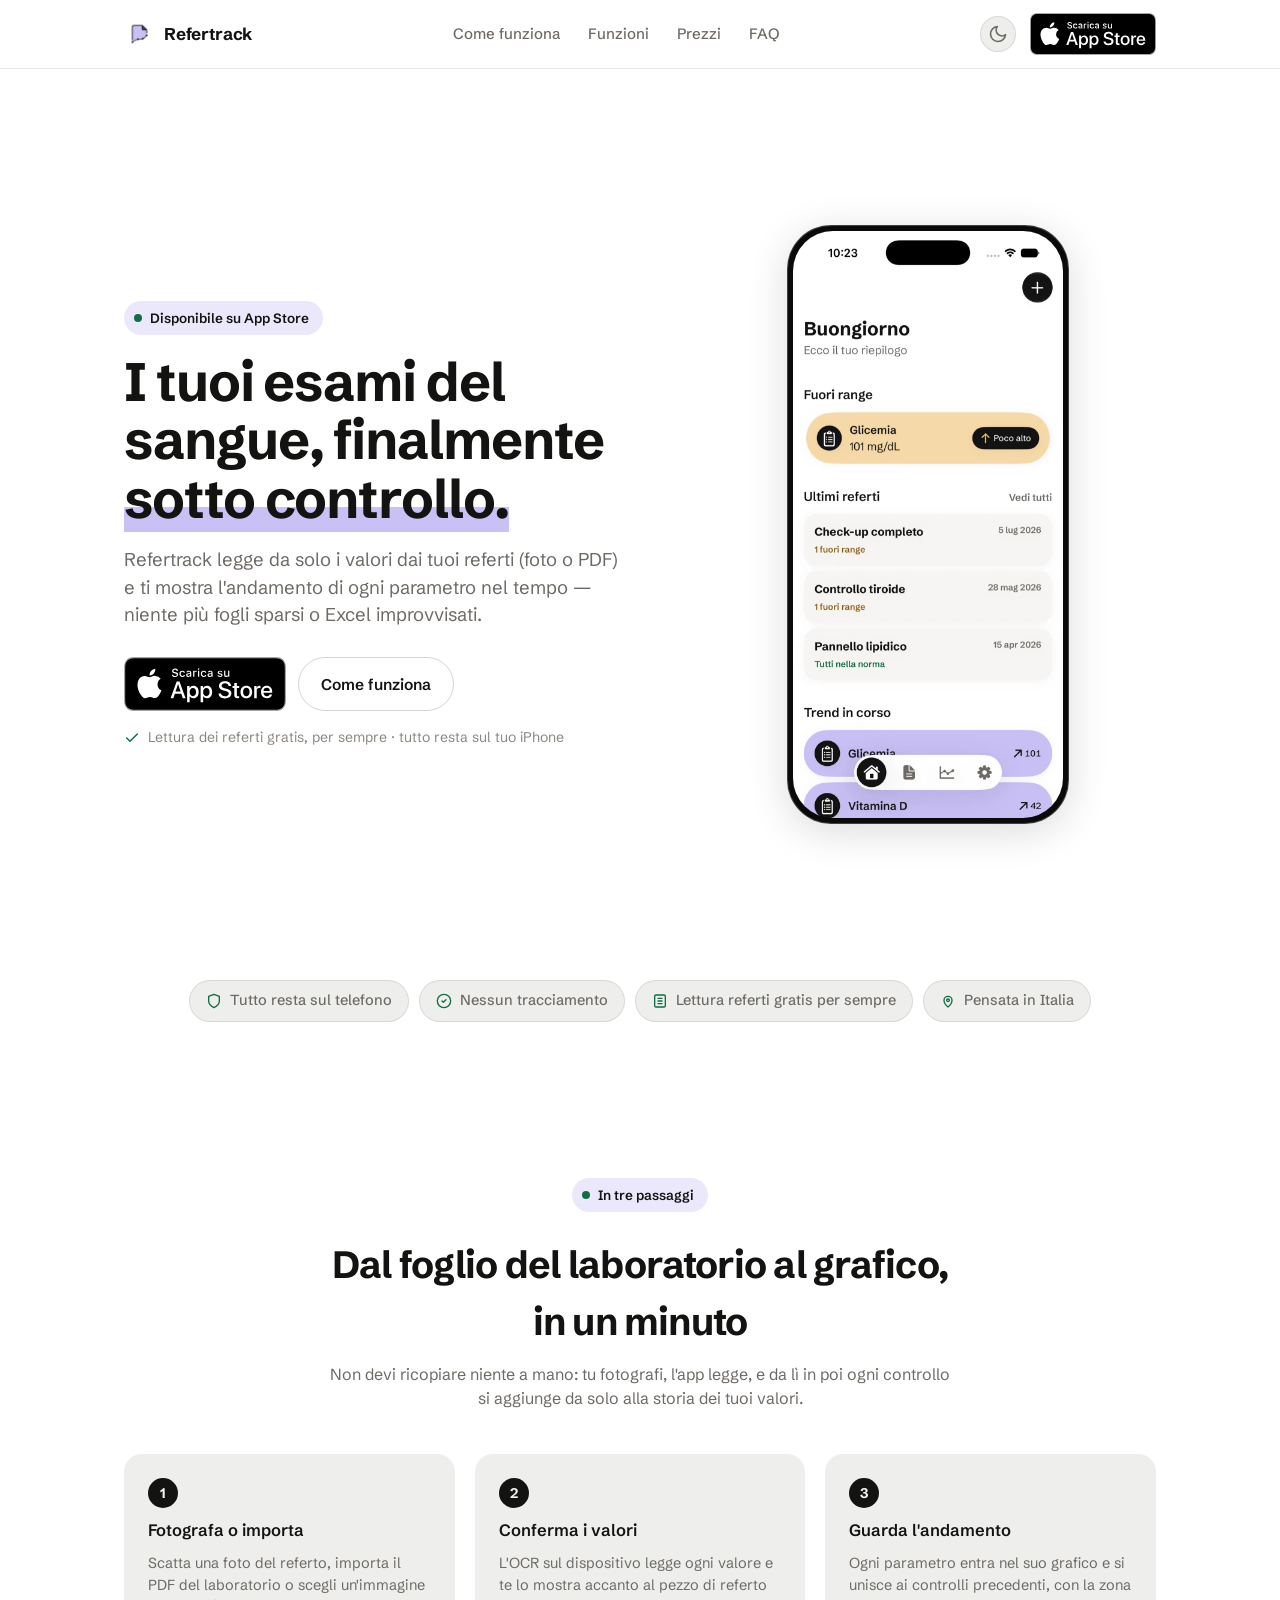
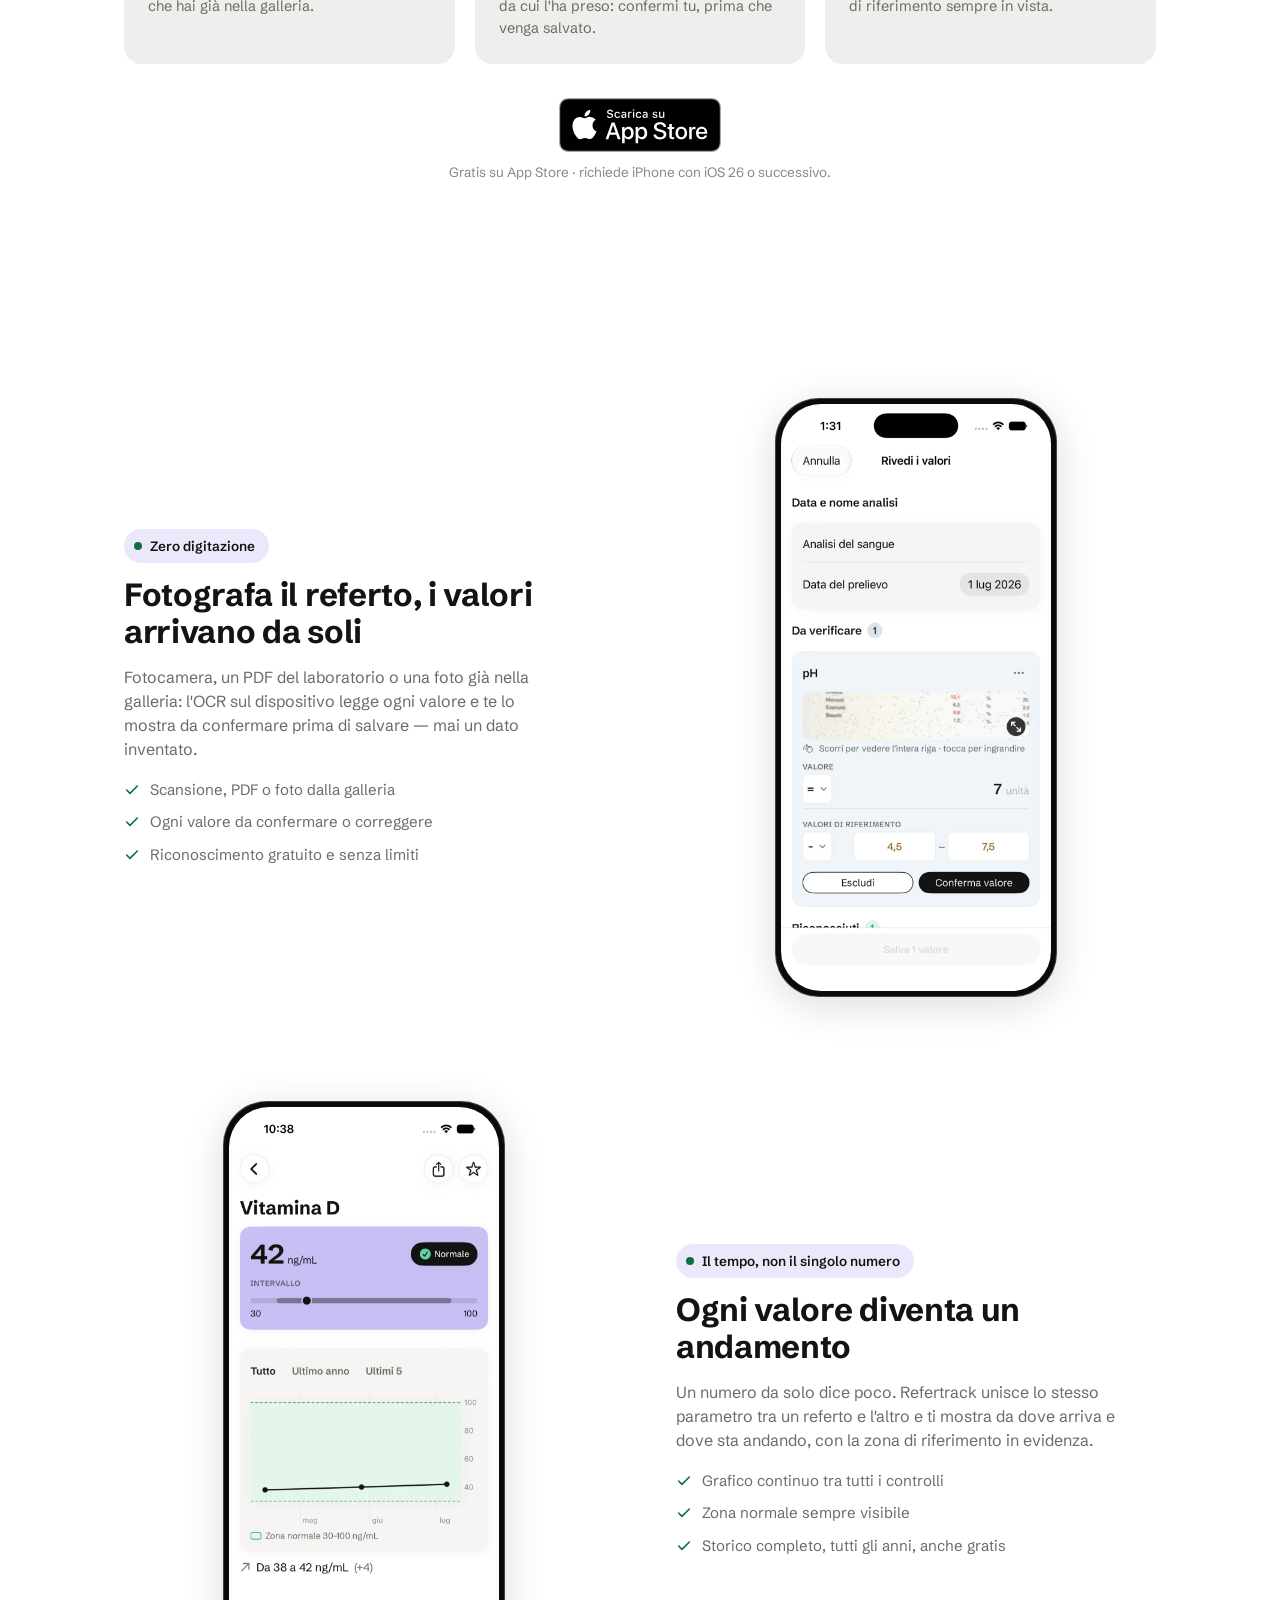
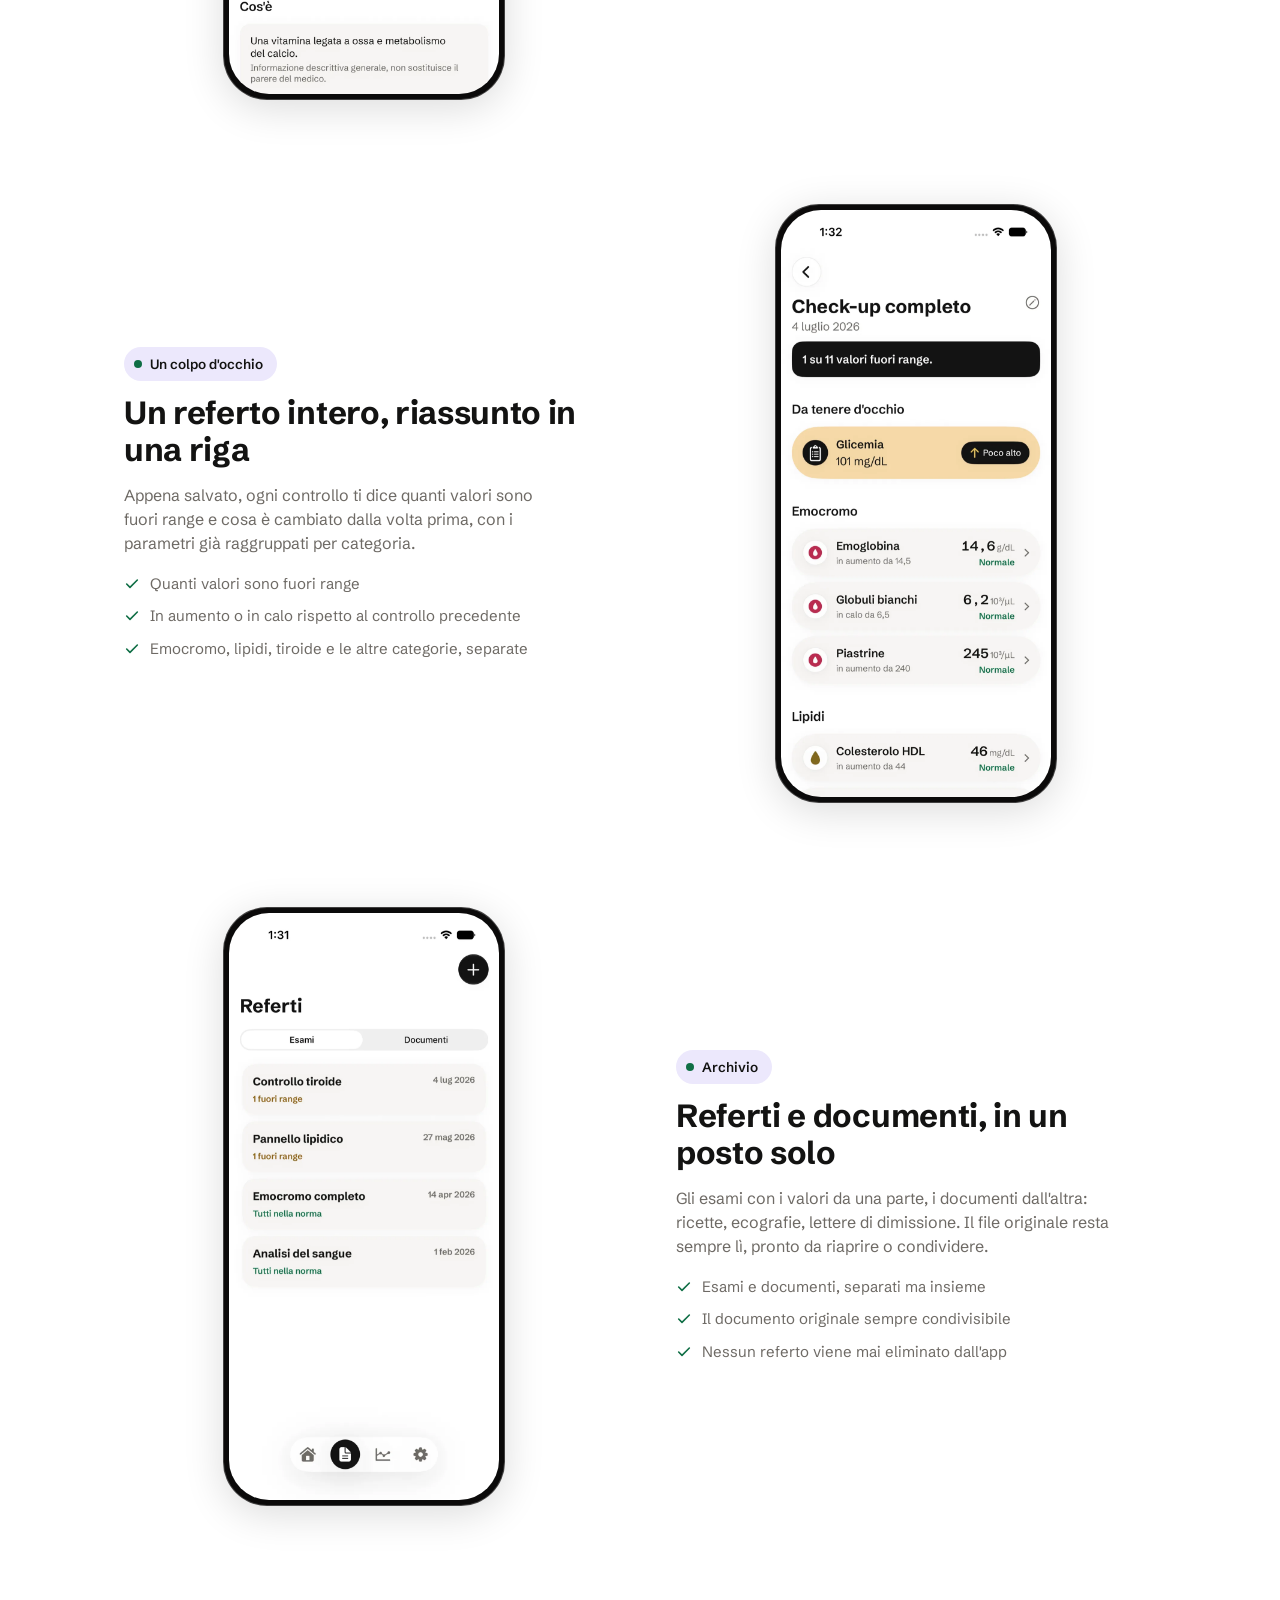
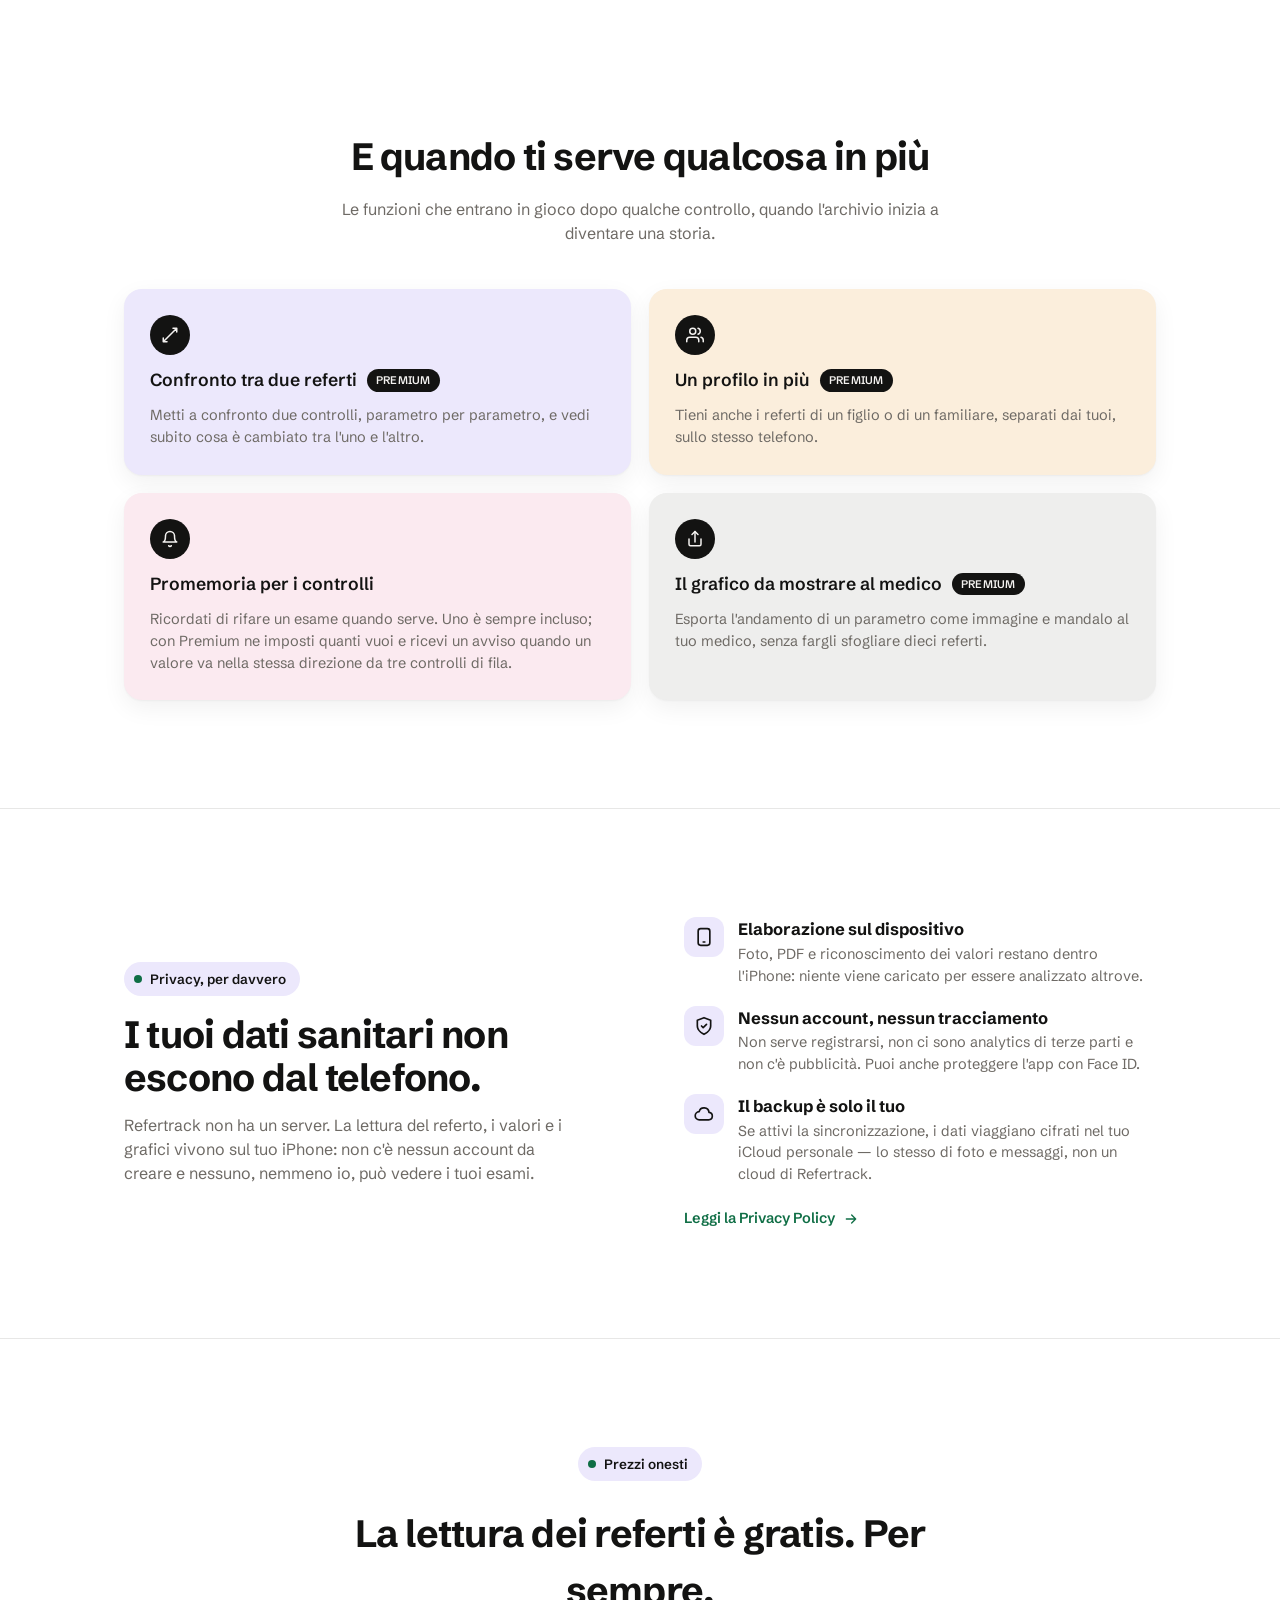
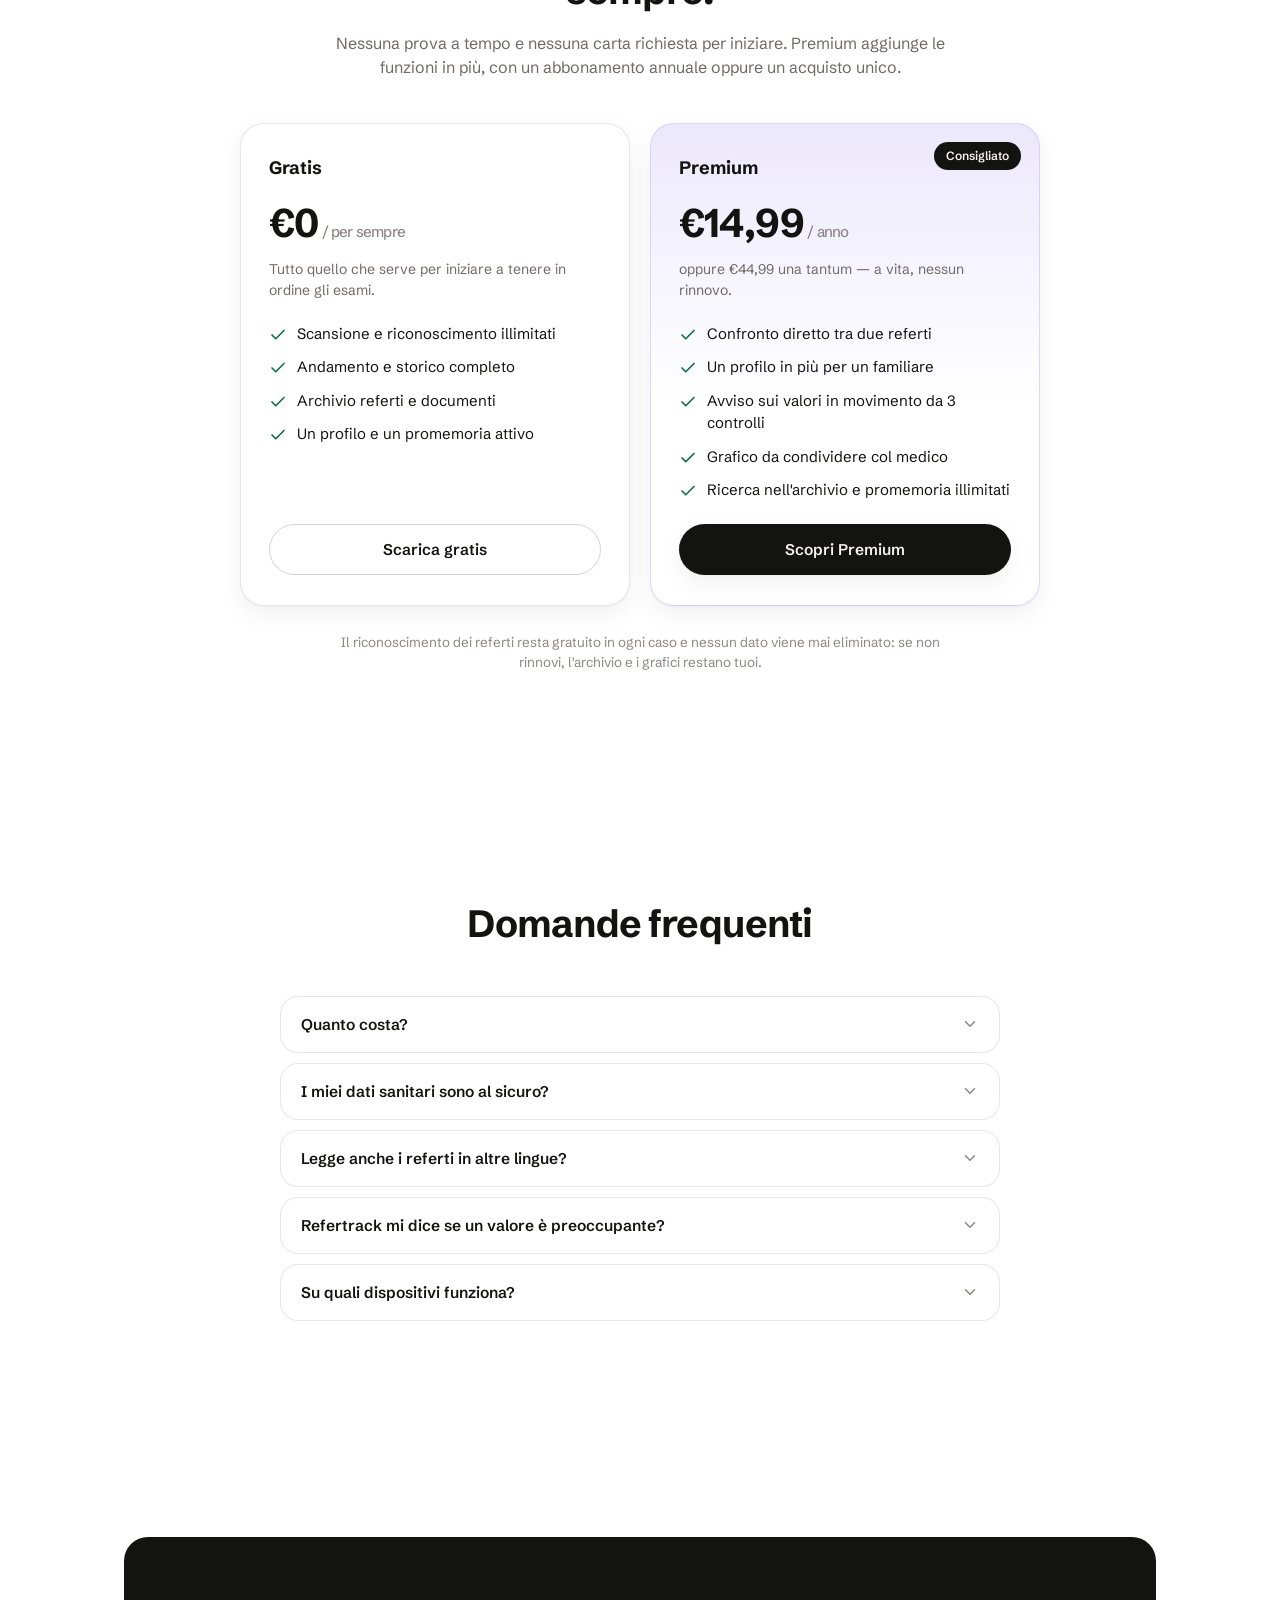
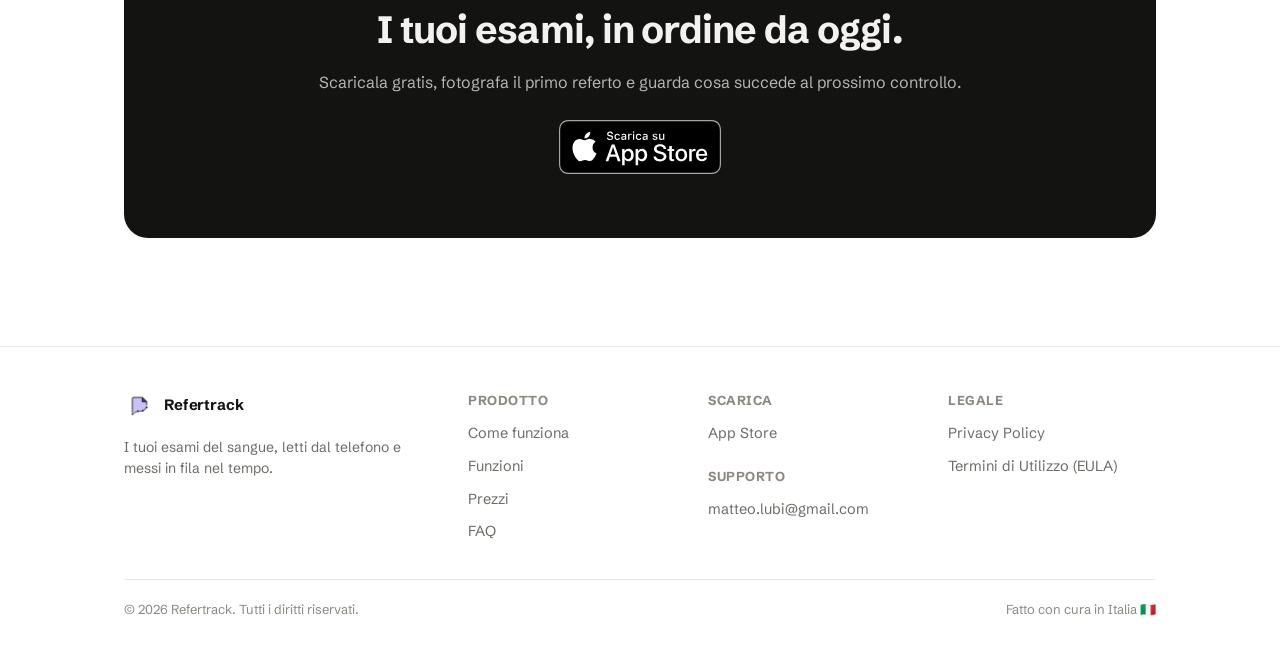
==== index.html @ 4eab76b8 "Sostituisce la pagina beta con il sito dell'app pubblicata Refertrack è su App Store (id6792460771)," ====
<!doctype html>
<html lang="it">
<head>
<meta charset="utf-8" />
<meta name="viewport" content="width=device-width, initial-scale=1" />
<title>Refertrack — I tuoi esami del sangue, sotto controllo</title>
<meta name="description" content="Refertrack legge i tuoi referti del sangue con l'OCR sul dispositivo e ti mostra l'andamento di ogni valore nel tempo. Su App Store per iPhone: la lettura dei referti è gratis, per sempre." />

<!-- Open Graph / social — URL assoluti: gli scraper (WhatsApp, iMessage, LinkedIn) non risolvono path relativi -->
<meta property="og:type" content="website" />
<meta property="og:url" content="https://matteolubinu.github.io/refertrack/" />
<meta property="og:site_name" content="Refertrack" />
<meta property="og:title" content="Refertrack — I tuoi esami del sangue, sotto controllo" />
<meta property="og:description" content="Fotografa il referto: i valori arrivano da soli e diventano un andamento nel tempo. Tutto resta sul tuo iPhone. Scaricala gratis su App Store." />
<meta property="og:image" content="https://matteolubinu.github.io/refertrack/assets/screens/01-dashboard.webp" />
<meta name="twitter:card" content="summary_large_image" />
<meta name="theme-color" content="#FFFFFF" media="(prefers-color-scheme: light)" />
<meta name="theme-color" content="#121110" media="(prefers-color-scheme: dark)" />

<link rel="icon" href="assets/icon.png" type="image/png" />
<link rel="apple-touch-icon" href="assets/icon.png" />
<link rel="preconnect" href="https://fonts.googleapis.com" />
<link rel="preconnect" href="https://fonts.gstatic.com" crossorigin />
<link href="https://fonts.googleapis.com/css2?family=Schibsted+Grotesk:wght@400;500;600;700&display=swap" rel="stylesheet" />
<link rel="stylesheet" href="styles.css" />
<script>
  (function () {
    try {
      var t = localStorage.getItem('refertrack-theme');
      if (t !== 'light' && t !== 'dark') {
        t = matchMedia('(prefers-color-scheme: dark)').matches ? 'dark' : 'light';
      }
      document.documentElement.setAttribute('data-theme', t);
    } catch (e) {}
  })();
</script>
</head>
<body>

<header class="nav" id="nav">
  <div class="container nav-inner">
    <a class="brand" href="#top" aria-label="Refertrack">
      <img class="logo" src="assets/icon.png" alt="" /> Refertrack
    </a>
    <nav class="nav-links" aria-label="Navigazione principale">
      <a href="#come-funziona">Come funziona</a>
      <a href="#funzioni">Funzioni</a>
      <a href="#prezzi">Prezzi</a>
      <a href="#faq">FAQ</a>
    </nav>
    <div class="nav-cta">
      <button class="theme-toggle" id="themeToggle" type="button" aria-label="Alterna anteprima chiara/scura">
        <svg class="ico-moon" width="20" height="20" viewBox="0 0 24 24" fill="none" stroke="currentColor" stroke-width="2" stroke-linecap="round" stroke-linejoin="round"><path d="M21 12.8A9 9 0 1 1 11.2 3 7 7 0 0 0 21 12.8z"/></svg>
        <svg class="ico-sun" width="20" height="20" viewBox="0 0 24 24" fill="none" stroke="currentColor" stroke-width="2" stroke-linecap="round" stroke-linejoin="round"><circle cx="12" cy="12" r="4"/><path d="M12 2v2M12 20v2M4.9 4.9l1.4 1.4M17.7 17.7l1.4 1.4M2 12h2M20 12h2M4.9 19.1l1.4-1.4M17.7 6.3l1.4-1.4"/></svg>
      </button>
      <a class="appstore" href="https://apps.apple.com/it/app/refertrack-referti-ed-esami/id6792460771" aria-label="Scaricalo su App Store">
        <img src="assets/appstore-it.svg" alt="" width="162" height="54" />
      </a>
    </div>
    <button class="nav-toggle" id="navToggle" aria-label="Apri menu" aria-expanded="false">
      <svg width="24" height="24" viewBox="0 0 24 24" fill="none" stroke="currentColor" stroke-width="2" stroke-linecap="round"><path d="M4 7h16M4 12h16M4 17h16"/></svg>
    </button>
  </div>
</header>

<span id="top"></span>

<!-- ============================================================== HERO -->
<section class="hero section">
  <div class="container hero-grid">
    <div class="hero-copy reveal">
      <span class="eyebrow"><span class="dot"></span> Disponibile su App Store</span>
      <h1>I tuoi esami del sangue, finalmente <span class="accent">sotto controllo.</span></h1>
      <p class="lead">Refertrack legge da solo i valori dai tuoi referti (foto o PDF) e ti mostra l'andamento di ogni parametro nel tempo — niente più fogli sparsi o Excel improvvisati.</p>
      <div class="hero-actions">
        <a class="appstore" href="https://apps.apple.com/it/app/refertrack-referti-ed-esami/id6792460771" aria-label="Scaricalo su App Store">
          <img src="assets/appstore-it.svg" alt="" width="162" height="54" />
        </a>
        <a class="btn btn-ghost" href="#come-funziona">Come funziona</a>
      </div>
      <p class="hero-reassure">
        <svg width="16" height="16" viewBox="0 0 24 24" fill="none" stroke="currentColor" stroke-width="2.2" stroke-linecap="round" stroke-linejoin="round"><path d="M20 6 9 17l-5-5"/></svg>
        Lettura dei referti gratis, per sempre · tutto resta sul tuo iPhone
      </p>
    </div>
    <div class="hero-media reveal">
      <div class="device">
        <img src="assets/screens/01-dashboard.webp" alt="La schermata iniziale di Refertrack, con il valore fuori range e gli ultimi referti" width="900" height="1956" />
      </div>
    </div>
  </div>
</section>

<!-- ============================================================= TRUST -->
<section class="trust section-tight">
  <div class="container trust-tags reveal">
    <span class="tag"><svg width="16" height="16" viewBox="0 0 24 24" fill="none" stroke="currentColor" stroke-width="2" stroke-linecap="round" stroke-linejoin="round"><path d="M12 22s8-4 8-10V5l-8-3-8 3v7c0 6 8 10 8 10z"/></svg> Tutto resta sul telefono</span>
    <span class="tag"><svg width="16" height="16" viewBox="0 0 24 24" fill="none" stroke="currentColor" stroke-width="2" stroke-linecap="round" stroke-linejoin="round"><circle cx="12" cy="12" r="10"/><path d="m9 12 2 2 4-4"/></svg> Nessun tracciamento</span>
    <span class="tag"><svg width="16" height="16" viewBox="0 0 24 24" fill="none" stroke="currentColor" stroke-width="2" stroke-linecap="round" stroke-linejoin="round"><path d="M9 12h6M9 16h6M9 8h6"/><rect x="4" y="3" width="16" height="18" rx="2"/></svg> Lettura referti gratis per sempre</span>
    <span class="tag"><svg width="16" height="16" viewBox="0 0 24 24" fill="none" stroke="currentColor" stroke-width="2" stroke-linecap="round" stroke-linejoin="round"><path d="M12 21s-6-4.35-6-10a6 6 0 0 1 12 0c0 5.65-6 10-6 10z"/><circle cx="12" cy="11" r="2"/></svg> Pensata in Italia</span>
  </div>
</section>

<!-- ===================================================== COME FUNZIONA -->
<section class="section" id="come-funziona">
  <div class="container">
    <div class="section-head reveal">
      <span class="eyebrow"><span class="dot"></span> In tre passaggi</span>
      <h2>Dal foglio del laboratorio al grafico, in un minuto</h2>
      <p>Non devi ricopiare niente a mano: tu fotografi, l'app legge, e da lì in poi ogni controllo si aggiunge da solo alla storia dei tuoi valori.</p>
    </div>
    <div class="steps reveal">
      <div class="step">
        <span class="num">1</span>
        <h3>Fotografa o importa</h3>
        <p>Scatta una foto del referto, importa il PDF del laboratorio o scegli un'immagine che hai già nella galleria.</p>
      </div>
      <div class="step">
        <span class="num">2</span>
        <h3>Conferma i valori</h3>
        <p>L'OCR sul dispositivo legge ogni valore e te lo mostra accanto al pezzo di referto da cui l'ha preso: confermi tu, prima che venga salvato.</p>
      </div>
      <div class="step">
        <span class="num">3</span>
        <h3>Guarda l'andamento</h3>
        <p>Ogni parametro entra nel suo grafico e si unisce ai controlli precedenti, con la zona di riferimento sempre in vista.</p>
      </div>
    </div>
    <div class="steps-cta reveal">
      <a class="appstore" href="https://apps.apple.com/it/app/refertrack-referti-ed-esami/id6792460771" aria-label="Scaricalo su App Store">
        <img src="assets/appstore-it.svg" alt="" width="162" height="54" />
      </a>
      <p class="steps-note">Gratis su App Store · richiede iPhone con iOS 26 o successivo.</p>
    </div>
  </div>
</section>

<!-- ========================================================== FUNZIONI -->
<section class="section" id="funzioni">
  <div class="container">

    <div class="feat-row reveal">
      <div class="feat-copy">
        <span class="eyebrow"><span class="dot"></span> Zero digitazione</span>
        <h3>Fotografa il referto, i valori arrivano da soli</h3>
        <p>Fotocamera, un PDF del laboratorio o una foto già nella galleria: l'OCR sul dispositivo legge ogni valore e te lo mostra da confermare prima di salvare — mai un dato inventato.</p>
        <ul>
          <li><svg width="16" height="16" viewBox="0 0 24 24" fill="none" stroke="currentColor" stroke-width="2.4" stroke-linecap="round" stroke-linejoin="round"><path d="M20 6 9 17l-5-5"/></svg> Scansione, PDF o foto dalla galleria</li>
          <li><svg width="16" height="16" viewBox="0 0 24 24" fill="none" stroke="currentColor" stroke-width="2.4" stroke-linecap="round" stroke-linejoin="round"><path d="M20 6 9 17l-5-5"/></svg> Ogni valore da confermare o correggere</li>
          <li><svg width="16" height="16" viewBox="0 0 24 24" fill="none" stroke="currentColor" stroke-width="2.4" stroke-linecap="round" stroke-linejoin="round"><path d="M20 6 9 17l-5-5"/></svg> Riconoscimento gratuito e senza limiti</li>
        </ul>
      </div>
      <div class="device">
        <img src="assets/screens/02-revisione.webp" alt="La revisione di un referto in Refertrack: il valore letto dall'OCR accanto al ritaglio della foto" width="900" height="1956" loading="lazy" />
      </div>
    </div>

    <div class="feat-row rev reveal">
      <div class="feat-copy">
        <span class="eyebrow"><span class="dot"></span> Il tempo, non il singolo numero</span>
        <h3>Ogni valore diventa un andamento</h3>
        <p>Un numero da solo dice poco. Refertrack unisce lo stesso parametro tra un referto e l'altro e ti mostra da dove arriva e dove sta andando, con la zona di riferimento in evidenza.</p>
        <ul>
          <li><svg width="16" height="16" viewBox="0 0 24 24" fill="none" stroke="currentColor" stroke-width="2.4" stroke-linecap="round" stroke-linejoin="round"><path d="M20 6 9 17l-5-5"/></svg> Grafico continuo tra tutti i controlli</li>
          <li><svg width="16" height="16" viewBox="0 0 24 24" fill="none" stroke="currentColor" stroke-width="2.4" stroke-linecap="round" stroke-linejoin="round"><path d="M20 6 9 17l-5-5"/></svg> Zona normale sempre visibile</li>
          <li><svg width="16" height="16" viewBox="0 0 24 24" fill="none" stroke="currentColor" stroke-width="2.4" stroke-linecap="round" stroke-linejoin="round"><path d="M20 6 9 17l-5-5"/></svg> Storico completo, tutti gli anni, anche gratis</li>
        </ul>
      </div>
      <div class="device">
        <img src="assets/screens/03-parametro.webp" alt="Il dettaglio della Vitamina D in Refertrack, con il grafico dell'andamento e la zona normale" width="900" height="1956" loading="lazy" />
      </div>
    </div>

    <div class="feat-row reveal">
      <div class="feat-copy">
        <span class="eyebrow"><span class="dot"></span> Un colpo d'occhio</span>
        <h3>Un referto intero, riassunto in una riga</h3>
        <p>Appena salvato, ogni controllo ti dice quanti valori sono fuori range e cosa è cambiato dalla volta prima, con i parametri già raggruppati per categoria.</p>
        <ul>
          <li><svg width="16" height="16" viewBox="0 0 24 24" fill="none" stroke="currentColor" stroke-width="2.4" stroke-linecap="round" stroke-linejoin="round"><path d="M20 6 9 17l-5-5"/></svg> Quanti valori sono fuori range</li>
          <li><svg width="16" height="16" viewBox="0 0 24 24" fill="none" stroke="currentColor" stroke-width="2.4" stroke-linecap="round" stroke-linejoin="round"><path d="M20 6 9 17l-5-5"/></svg> In aumento o in calo rispetto al controllo precedente</li>
          <li><svg width="16" height="16" viewBox="0 0 24 24" fill="none" stroke="currentColor" stroke-width="2.4" stroke-linecap="round" stroke-linejoin="round"><path d="M20 6 9 17l-5-5"/></svg> Emocromo, lipidi, tiroide e le altre categorie, separate</li>
        </ul>
      </div>
      <div class="device">
        <img src="assets/screens/05-dettaglio.webp" alt="Il dettaglio di un check-up in Refertrack, con i valori raggruppati per categoria" width="900" height="1956" loading="lazy" />
      </div>
    </div>

    <div class="feat-row rev reveal">
      <div class="feat-copy">
        <span class="eyebrow"><span class="dot"></span> Archivio</span>
        <h3>Referti e documenti, in un posto solo</h3>
        <p>Gli esami con i valori da una parte, i documenti dall'altra: ricette, ecografie, lettere di dimissione. Il file originale resta sempre lì, pronto da riaprire o condividere.</p>
        <ul>
          <li><svg width="16" height="16" viewBox="0 0 24 24" fill="none" stroke="currentColor" stroke-width="2.4" stroke-linecap="round" stroke-linejoin="round"><path d="M20 6 9 17l-5-5"/></svg> Esami e documenti, separati ma insieme</li>
          <li><svg width="16" height="16" viewBox="0 0 24 24" fill="none" stroke="currentColor" stroke-width="2.4" stroke-linecap="round" stroke-linejoin="round"><path d="M20 6 9 17l-5-5"/></svg> Il documento originale sempre condivisibile</li>
          <li><svg width="16" height="16" viewBox="0 0 24 24" fill="none" stroke="currentColor" stroke-width="2.4" stroke-linecap="round" stroke-linejoin="round"><path d="M20 6 9 17l-5-5"/></svg> Nessun referto viene mai eliminato dall'app</li>
        </ul>
      </div>
      <div class="device">
        <img src="assets/screens/04-referti.webp" alt="L'elenco dei referti in Refertrack, con lo stato di ogni controllo" width="900" height="1956" loading="lazy" />
      </div>
    </div>

  </div>
</section>

<!-- =========================================================== FEATURES -->
<section class="section">
  <div class="container">
    <div class="section-head reveal">
      <h2>E quando ti serve qualcosa in più</h2>
      <p>Le funzioni che entrano in gioco dopo qualche controllo, quando l'archivio inizia a diventare una storia.</p>
    </div>
    <div class="feat-grid reveal">
      <div class="feat-card lavender">
        <div class="ic"><svg width="18" height="18" viewBox="0 0 24 24" fill="none" stroke="currentColor" stroke-width="2" stroke-linecap="round" stroke-linejoin="round"><path d="M16 3h5v5M4 20 21 3M8 21H3v-5"/></svg></div>
        <h3>Confronto tra due referti <span class="pill">Premium</span></h3>
        <p>Metti a confronto due controlli, parametro per parametro, e vedi subito cosa è cambiato tra l'uno e l'altro.</p>
      </div>
      <div class="feat-card peach">
        <div class="ic"><svg width="18" height="18" viewBox="0 0 24 24" fill="none" stroke="currentColor" stroke-width="2" stroke-linecap="round" stroke-linejoin="round"><path d="M17 21v-2a4 4 0 0 0-4-4H5a4 4 0 0 0-4 4v2"/><circle cx="9" cy="7" r="4"/><path d="M23 21v-2a4 4 0 0 0-3-3.87M16 3.13a4 4 0 0 1 0 7.75"/></svg></div>
        <h3>Un profilo in più <span class="pill">Premium</span></h3>
        <p>Tieni anche i referti di un figlio o di un familiare, separati dai tuoi, sullo stesso telefono.</p>
      </div>
      <div class="feat-card rose">
        <div class="ic"><svg width="18" height="18" viewBox="0 0 24 24" fill="none" stroke="currentColor" stroke-width="2" stroke-linecap="round" stroke-linejoin="round"><path d="M18 8a6 6 0 1 0-12 0c0 7-3 8-3 8h18s-3-1-3-8"/><path d="M13.7 21a2 2 0 0 1-3.4 0"/></svg></div>
        <h3>Promemoria per i controlli</h3>
        <p>Ricordati di rifare un esame quando serve. Uno è sempre incluso; con Premium ne imposti quanti vuoi e ricevi un avviso quando un valore va nella stessa direzione da tre controlli di fila.</p>
      </div>
      <div class="feat-card plain">
        <div class="ic"><svg width="18" height="18" viewBox="0 0 24 24" fill="none" stroke="currentColor" stroke-width="2" stroke-linecap="round" stroke-linejoin="round"><path d="M4 12v7a2 2 0 0 0 2 2h12a2 2 0 0 0 2-2v-7"/><path d="M16 6l-4-4-4 4"/><path d="M12 2v14"/></svg></div>
        <h3>Il grafico da mostrare al medico <span class="pill">Premium</span></h3>
        <p>Esporta l'andamento di un parametro come immagine e mandalo al tuo medico, senza fargli sfogliare dieci referti.</p>
      </div>
    </div>
  </div>
</section>

<!-- =========================================================== PRIVACY -->
<section class="privacy section" id="privacy">
  <div class="container privacy-grid">
    <div class="reveal">
      <span class="eyebrow"><span class="dot"></span> Privacy, per davvero</span>
      <h2 class="privacy-title">I tuoi dati sanitari non escono dal telefono.</h2>
      <p class="privacy-lead">Refertrack non ha un server. La lettura del referto, i valori e i grafici vivono sul tuo iPhone: non c'è nessun account da creare e nessuno, nemmeno io, può vedere i tuoi esami.</p>
    </div>
    <div class="privacy-list reveal">
      <div class="row">
        <span class="ico"><svg width="20" height="20" viewBox="0 0 24 24" fill="none" stroke="currentColor" stroke-width="2" stroke-linecap="round" stroke-linejoin="round"><rect x="5" y="2" width="14" height="20" rx="3"/><path d="M11 18h2"/></svg></span>
        <div>
          <h4>Elaborazione sul dispositivo</h4>
          <p>Foto, PDF e riconoscimento dei valori restano dentro l'iPhone: niente viene caricato per essere analizzato altrove.</p>
        </div>
      </div>
      <div class="row">
        <span class="ico"><svg width="20" height="20" viewBox="0 0 24 24" fill="none" stroke="currentColor" stroke-width="2" stroke-linecap="round" stroke-linejoin="round"><path d="M12 22s8-4 8-10V5l-8-3-8 3v7c0 6 8 10 8 10z"/><path d="m9 12 2 2 4-4"/></svg></span>
        <div>
          <h4>Nessun account, nessun tracciamento</h4>
          <p>Non serve registrarsi, non ci sono analytics di terze parti e non c'è pubblicità. Puoi anche proteggere l'app con Face ID.</p>
        </div>
      </div>
      <div class="row">
        <span class="ico"><svg width="20" height="20" viewBox="0 0 24 24" fill="none" stroke="currentColor" stroke-width="2" stroke-linecap="round" stroke-linejoin="round"><path d="M17.5 19a4.5 4.5 0 0 0 .5-8.97A6 6 0 0 0 6.2 9.2 4.4 4.4 0 0 0 6.5 19z"/></svg></span>
        <div>
          <h4>Il backup è solo il tuo</h4>
          <p>Se attivi la sincronizzazione, i dati viaggiano cifrati nel tuo iCloud personale — lo stesso di foto e messaggi, non un cloud di Refertrack.</p>
        </div>
      </div>
      <a class="privacy-link" href="https://matteolubi.notion.site/Privacy-Policy-Refertrack-3a6ed23c41248163b045ed3b144ec696" target="_blank" rel="noopener">
        Leggi la Privacy Policy
        <svg width="16" height="16" viewBox="0 0 24 24" fill="none" stroke="currentColor" stroke-width="2" stroke-linecap="round" stroke-linejoin="round"><path d="M5 12h14M13 6l6 6-6 6"/></svg>
      </a>
    </div>
  </div>
</section>

<!-- ============================================================ PREZZI -->
<section class="section" id="prezzi">
  <div class="container">
    <div class="section-head reveal">
      <span class="eyebrow"><span class="dot"></span> Prezzi onesti</span>
      <h2>La lettura dei referti è gratis. Per sempre.</h2>
      <p>Nessuna prova a tempo e nessuna carta richiesta per iniziare. Premium aggiunge le funzioni in più, con un abbonamento annuale oppure un acquisto unico.</p>
    </div>
    <div class="price-grid">
      <div class="price reveal">
        <div class="tier">Gratis</div>
        <div class="amount">€0<small> / per sempre</small></div>
        <div class="sub">Tutto quello che serve per iniziare a tenere in ordine gli esami.</div>
        <ul>
          <li><svg width="18" height="18" viewBox="0 0 24 24" fill="none" stroke="currentColor" stroke-width="2.2" stroke-linecap="round" stroke-linejoin="round"><path d="M20 6 9 17l-5-5"/></svg> Scansione e riconoscimento illimitati</li>
          <li><svg width="18" height="18" viewBox="0 0 24 24" fill="none" stroke="currentColor" stroke-width="2.2" stroke-linecap="round" stroke-linejoin="round"><path d="M20 6 9 17l-5-5"/></svg> Andamento e storico completo</li>
          <li><svg width="18" height="18" viewBox="0 0 24 24" fill="none" stroke="currentColor" stroke-width="2.2" stroke-linecap="round" stroke-linejoin="round"><path d="M20 6 9 17l-5-5"/></svg> Archivio referti e documenti</li>
          <li><svg width="18" height="18" viewBox="0 0 24 24" fill="none" stroke="currentColor" stroke-width="2.2" stroke-linecap="round" stroke-linejoin="round"><path d="M20 6 9 17l-5-5"/></svg> Un profilo e un promemoria attivo</li>
        </ul>
        <a class="btn btn-ghost" href="https://apps.apple.com/it/app/refertrack-referti-ed-esami/id6792460771">Scarica gratis</a>
      </div>
      <div class="price premium reveal">
        <span class="price-tag">Consigliato</span>
        <div class="tier">Premium</div>
        <div class="amount">€14,99<small> / anno</small></div>
        <div class="sub">oppure €44,99 una tantum — a vita, nessun rinnovo.</div>
        <ul>
          <li><svg width="18" height="18" viewBox="0 0 24 24" fill="none" stroke="currentColor" stroke-width="2.2" stroke-linecap="round" stroke-linejoin="round"><path d="M20 6 9 17l-5-5"/></svg> Confronto diretto tra due referti</li>
          <li><svg width="18" height="18" viewBox="0 0 24 24" fill="none" stroke="currentColor" stroke-width="2.2" stroke-linecap="round" stroke-linejoin="round"><path d="M20 6 9 17l-5-5"/></svg> Un profilo in più per un familiare</li>
          <li><svg width="18" height="18" viewBox="0 0 24 24" fill="none" stroke="currentColor" stroke-width="2.2" stroke-linecap="round" stroke-linejoin="round"><path d="M20 6 9 17l-5-5"/></svg> Avviso sui valori in movimento da 3 controlli</li>
          <li><svg width="18" height="18" viewBox="0 0 24 24" fill="none" stroke="currentColor" stroke-width="2.2" stroke-linecap="round" stroke-linejoin="round"><path d="M20 6 9 17l-5-5"/></svg> Grafico da condividere col medico</li>
          <li><svg width="18" height="18" viewBox="0 0 24 24" fill="none" stroke="currentColor" stroke-width="2.2" stroke-linecap="round" stroke-linejoin="round"><path d="M20 6 9 17l-5-5"/></svg> Ricerca nell'archivio e promemoria illimitati</li>
        </ul>
        <a class="btn btn-primary" href="https://apps.apple.com/it/app/refertrack-referti-ed-esami/id6792460771">Scopri Premium</a>
      </div>
    </div>
    <p class="price-note reveal">Il riconoscimento dei referti resta gratuito in ogni caso e nessun dato viene mai eliminato: se non rinnovi, l'archivio e i grafici restano tuoi.</p>
  </div>
</section>

<!-- =============================================================== FAQ -->
<section class="section" id="faq">
  <div class="container">
    <div class="section-head reveal">
      <h2>Domande frequenti</h2>
    </div>
    <div class="faq reveal">
      <div class="faq-item">
        <button class="faq-q" aria-expanded="false">Quanto costa?<svg class="chev" width="18" height="18" viewBox="0 0 24 24" fill="none" stroke="currentColor" stroke-width="2" stroke-linecap="round" stroke-linejoin="round"><path d="m6 9 6 6 6-6"/></svg></button>
        <div class="faq-a"><p>L'app è gratuita e la lettura dei referti lo resta per sempre, senza limiti di scansioni. Premium costa €14,99 all'anno oppure €44,99 una tantum (a vita, senza rinnovo) e aggiunge confronto tra referti, un profilo in più, avvisi sui valori in movimento, condivisione del grafico e promemoria illimitati.</p></div>
      </div>
      <div class="faq-item">
        <button class="faq-q" aria-expanded="false">I miei dati sanitari sono al sicuro?<svg class="chev" width="18" height="18" viewBox="0 0 24 24" fill="none" stroke="currentColor" stroke-width="2" stroke-linecap="round" stroke-linejoin="round"><path d="m6 9 6 6 6-6"/></svg></button>
        <div class="faq-a"><p>Sì: foto e valori vengono elaborati sul tuo iPhone, mai su un server di Refertrack. Non c'è un account da creare, non c'è tracciamento e l'unico backup è quello del tuo iCloud personale, se lo attivi.</p></div>
      </div>
      <div class="faq-item">
        <button class="faq-q" aria-expanded="false">Legge anche i referti in altre lingue?<svg class="chev" width="18" height="18" viewBox="0 0 24 24" fill="none" stroke="currentColor" stroke-width="2" stroke-linecap="round" stroke-linejoin="round"><path d="m6 9 6 6 6-6"/></svg></button>
        <div class="faq-a"><p>Sì. Refertrack parla italiano, inglese, francese, tedesco e spagnolo, e riconosce i nomi dei parametri anche sui referti stranieri in quelle lingue — utile se ti capita di fare esami all'estero.</p></div>
      </div>
      <div class="faq-item">
        <button class="faq-q" aria-expanded="false">Refertrack mi dice se un valore è preoccupante?<svg class="chev" width="18" height="18" viewBox="0 0 24 24" fill="none" stroke="currentColor" stroke-width="2" stroke-linecap="round" stroke-linejoin="round"><path d="m6 9 6 6 6-6"/></svg></button>
        <div class="faq-a"><p>No, e non è quello che vuole fare. Refertrack organizza i tuoi valori e ti mostra come si muovono rispetto agli intervalli di riferimento del laboratorio: non fa diagnosi e non sostituisce il parere del tuo medico.</p></div>
      </div>
      <div class="faq-item">
        <button class="faq-q" aria-expanded="false">Su quali dispositivi funziona?<svg class="chev" width="18" height="18" viewBox="0 0 24 24" fill="none" stroke="currentColor" stroke-width="2" stroke-linecap="round" stroke-linejoin="round"><path d="m6 9 6 6 6-6"/></svg></button>
        <div class="faq-a"><p>Su iPhone con iOS 26 o successivo. I dati si sincronizzano tra i tuoi dispositivi tramite il tuo iCloud personale, se attivi la sincronizzazione.</p></div>
      </div>
    </div>
  </div>
</section>

<!-- =============================================================== CTA -->
<section class="section">
  <div class="container">
    <div class="cta-card reveal">
      <h2>I tuoi esami, in ordine da oggi.</h2>
      <p>Scaricala gratis, fotografa il primo referto e guarda cosa succede al prossimo controllo.</p>
      <div class="hero-actions">
        <a class="appstore" href="https://apps.apple.com/it/app/refertrack-referti-ed-esami/id6792460771" aria-label="Scaricalo su App Store">
          <img src="assets/appstore-it.svg" alt="" width="162" height="54" />
        </a>
      </div>
    </div>
  </div>
</section>

<footer class="footer">
  <div class="container">
    <div class="footer-grid">
      <div>
        <a class="brand" href="#top"><img class="logo" src="assets/icon.png" alt="" /> Refertrack</a>
        <p class="desc">I tuoi esami del sangue, letti dal telefono e messi in fila nel tempo.</p>
      </div>
      <div>
        <h5>Prodotto</h5>
        <ul>
          <li><a href="#come-funziona">Come funziona</a></li>
          <li><a href="#funzioni">Funzioni</a></li>
          <li><a href="#prezzi">Prezzi</a></li>
          <li><a href="#faq">FAQ</a></li>
        </ul>
      </div>
      <div>
        <h5>Scarica</h5>
        <ul>
          <li><a href="https://apps.apple.com/it/app/refertrack-referti-ed-esami/id6792460771">App Store</a></li>
        </ul>
        <h5 style="margin-top:22px;">Supporto</h5>
        <ul>
          <li><a href="mailto:matteo.lubi@gmail.com">matteo.lubi@gmail.com</a></li>
        </ul>
      </div>
      <div>
        <h5>Legale</h5>
        <ul>
          <li><a href="https://matteolubi.notion.site/Privacy-Policy-Refertrack-3a6ed23c41248163b045ed3b144ec696" target="_blank" rel="noopener">Privacy Policy</a></li>
          <li><a href="https://matteolubi.notion.site/Termini-di-Utilizzo-Refertrack-3a7ed23c412481b89db9dfd232201331" target="_blank" rel="noopener">Termini di Utilizzo (EULA)</a></li>
        </ul>
      </div>
    </div>
    <div class="footer-bottom">
      <span>© <span id="year">2026</span> Refertrack. Tutti i diritti riservati.</span>
      <span>Fatto con cura in Italia 🇮🇹</span>
    </div>
  </div>
</footer>

<button class="theme-toggle theme-fab" id="themeFab" type="button" aria-label="Alterna anteprima chiara/scura">
  <svg class="ico-moon" width="20" height="20" viewBox="0 0 24 24" fill="none" stroke="currentColor" stroke-width="2" stroke-linecap="round" stroke-linejoin="round"><path d="M21 12.8A9 9 0 1 1 11.2 3 7 7 0 0 0 21 12.8z"/></svg>
  <svg class="ico-sun" width="20" height="20" viewBox="0 0 24 24" fill="none" stroke="currentColor" stroke-width="2" stroke-linecap="round" stroke-linejoin="round"><circle cx="12" cy="12" r="4"/><path d="M12 2v2M12 20v2M4.9 4.9l1.4 1.4M17.7 17.7l1.4 1.4M2 12h2M20 12h2M4.9 19.1l1.4-1.4M17.7 6.3l1.4-1.4"/></svg>
</button>

<script src="script.js"></script>
</body>
</html>
---- styles.css ----
/* =========================================================================
   Refertrack — sito ufficiale (app pubblicata su App Store)
   Token tradotti dal design system dell'app (DSColor/DSPalette/DashboardTheme):
   nero caldo + neutri caldi + i 3 pastelli decorativi (lavanda/pesca/rosa).
   ========================================================================= */

:root {
  --bg-primary:   #FFFFFF;
  --bg-surface:   #FFFFFF;
  --bg-card:      #EEEEED;
  --bg-inverse:   #131312;

  --text-primary:   #131312;
  --text-secondary: #6E6A65;
  --text-tertiary:  #8C8781;
  --text-on-accent: #FFFFFF;
  --text-inverse:   #F4F2F0;

  --border-default: rgba(19,19,18,0.10);
  --border-strong:  rgba(19,19,18,0.18);

  --lavender:      #C9C0F5;
  --lavender-soft: #ECE8FC;
  --peach:         #F6D9A8;
  --peach-soft:    #FBEEDC;
  --rose:          #F3C9D8;
  --rose-soft:     #FBEAF0;

  --accent-green: #0F6E45;
  --accent-amber: #8A5E10;

  --r-s: 8px; --r-m: 12px; --r-l: 18px; --r-xl: 24px; --r-full: 9999px;

  --shadow-card:  0 1px 2px rgba(0,0,0,0.04), 0 8px 24px rgba(0,0,0,0.06);
  --shadow-float: 0 8px 40px rgba(0,0,0,0.14);

  --font-sans: "Schibsted Grotesk", -apple-system, BlinkMacSystemFont, "Segoe UI", Roboto, system-ui, sans-serif;

  --maxw: 1080px;
}

@media (prefers-color-scheme: dark) {
  :root:not([data-theme="light"]) {
    --bg-primary: #121110; --bg-surface: #1C1B1A; --bg-card: #242322; --bg-inverse: #F4F2F0;
    --text-primary: #F4F2F0; --text-secondary: #B4AFA8; --text-tertiary: #8F8A84;
    --text-on-accent: #131312; --text-inverse: #131312;
    --border-default: rgba(255,255,255,0.09); --border-strong: rgba(255,255,255,0.17);
    --lavender: #4A4380; --lavender-soft: #2A2540;
    --peach: #6B4F22; --peach-soft: #3D2F1C;
    --rose: #5C2E3E; --rose-soft: #3A2028;
    --accent-green: #5FD3A0; --accent-amber: #E6C05A;
    --shadow-card: 0 1px 2px rgba(0,0,0,0.30), 0 10px 30px rgba(0,0,0,0.35);
    --shadow-float: 0 10px 44px rgba(0,0,0,0.5);
  }
}
:root[data-theme="dark"] {
  --bg-primary: #121110; --bg-surface: #1C1B1A; --bg-card: #242322; --bg-inverse: #F4F2F0;
  --text-primary: #F4F2F0; --text-secondary: #B4AFA8; --text-tertiary: #8F8A84;
  --text-on-accent: #131312; --text-inverse: #131312;
  --border-default: rgba(255,255,255,0.09); --border-strong: rgba(255,255,255,0.17);
  --lavender: #4A4380; --lavender-soft: #2A2540;
  --peach: #6B4F22; --peach-soft: #3D2F1C;
  --rose: #5C2E3E; --rose-soft: #3A2028;
  --accent-green: #5FD3A0; --accent-amber: #E6C05A;
  --shadow-card: 0 1px 2px rgba(0,0,0,0.30), 0 10px 30px rgba(0,0,0,0.35);
  --shadow-float: 0 10px 44px rgba(0,0,0,0.5);
}

/* ------------------------------------------------------------------ Reset */
*, *::before, *::after { box-sizing: border-box; }
* { margin: 0; }
html { scroll-behavior: smooth; -webkit-text-size-adjust: 100%; }
body {
  font-family: var(--font-sans);
  background: var(--bg-primary);
  color: var(--text-primary);
  line-height: 1.5;
  -webkit-font-smoothing: antialiased;
  /* `clip`, non `hidden` (fix "telefono tagliato"): impostare solo `overflow-x` a `hidden`
     costringe lo spec a portare anche `overflow-y` da `visible` ad `auto` sull'altro asse,
     trasformando il body in un proprio contenitore di scroll con altezza vincolata — la card
     `.device` più alta della riga veniva tagliata contro quel bordo invece che scorrere con la
     pagina. `clip` non ha questo effetto collaterale sull'asse opposto. */
  overflow-x: clip;
}
img { max-width: 100%; display: block; }
a { color: inherit; text-decoration: none; }
ul, ol { padding: 0; list-style: none; }
.container { max-width: var(--maxw); margin: 0 auto; padding: 0 24px; }
.section { padding: clamp(56px, 9vw, 108px) 0; }
.section-tight { padding: clamp(28px, 5vw, 48px) 0; }

/* ----------------------------------------------------------------- Reveal */
.reveal { opacity: 0; transform: translateY(14px); transition: opacity .6s ease, transform .6s ease; }
.reveal.in { opacity: 1; transform: none; }
@media (prefers-reduced-motion: reduce) { .reveal { opacity: 1; transform: none; transition: none; } }

/* ------------------------------------------------------------------- Nav */
.nav {
  position: sticky; top: 0; z-index: 40;
  background: color-mix(in srgb, var(--bg-primary) 88%, transparent);
  backdrop-filter: blur(10px);
  border-bottom: 1px solid var(--border-default);
}
.nav-inner { display: flex; align-items: center; justify-content: space-between; height: 68px; }
.brand { display: inline-flex; align-items: center; gap: 10px; font-weight: 700; font-size: 17px; letter-spacing: -0.01em; }
.brand .logo { width: 30px; height: 30px; border-radius: 8px; }
.nav-links { display: flex; gap: 28px; font-weight: 500; font-size: 15px; color: var(--text-secondary); }
.nav-links a:hover { color: var(--text-primary); }
.nav-cta { display: flex; align-items: center; gap: 14px; }
.theme-toggle {
  width: 36px; height: 36px; border-radius: var(--r-full); border: 1px solid var(--border-default);
  background: var(--bg-card); display: grid; place-items: center; cursor: pointer; color: var(--text-secondary);
}
.ico-sun, .ico-moon { display: none; }
:root:not([data-theme="dark"]) .ico-moon { display: block; }
:root[data-theme="dark"] .ico-sun { display: block; }
@media (prefers-color-scheme: dark) {
  :root:not([data-theme]) .ico-moon { display: none; }
  :root:not([data-theme]) .ico-sun { display: block; }
}
.nav-toggle { display: none; background: none; border: 0; color: var(--text-primary); cursor: pointer; }
/* FAB: solo mobile (< 860px) — sul nav-cta stretto il toggle in linea si scontrava con il
   bottone "Scarica la beta" (fix 2026-07, "la navbar è rotta"). Stesso pattern di Quillino:
   il toggle inline sparisce sotto la soglia e un secondo bottone identico (`.theme-fab`,
   marcato in HTML fuori dal nav) prende il suo posto come cerchio flottante in basso a destra. */
.theme-fab { display: none; }

/* --------------------------------------------------------------- Buttons */
.btn {
  display: inline-flex; align-items: center; justify-content: center; gap: 10px;
  padding: 13px 22px; border-radius: var(--r-full); font-weight: 600; font-size: 15.5px;
  border: 1px solid transparent; cursor: pointer; transition: transform .15s ease, box-shadow .15s ease;
}
.btn:active { transform: scale(0.97); }
.btn-primary { background: var(--bg-inverse); color: var(--text-inverse); box-shadow: var(--shadow-card); }
.btn-primary:hover { box-shadow: var(--shadow-float); }
.btn-ghost { background: transparent; color: var(--text-primary); border-color: var(--border-strong); }
.btn-ghost:hover { background: var(--bg-card); }
.btn svg { flex: none; }

/* Badge UFFICIALE Apple localizzato IT (`assets/appstore-it.svg`, scaricato da
   tools.applemediaservices.com) — non ricostruirlo mai a mano. Variante "blk": nero con
   cornice #a6a6a6, quindi resta leggibile anche sulla card CTA scura e in tema dark. */
.appstore { display: inline-flex; }
.appstore img { height: 54px; width: auto; display: block; transition: transform .15s ease; }
.appstore:hover img { transform: translateY(-1px); }
.nav .appstore img { height: 42px; }

/* ------------------------------------------------------------------- Hero */
.hero-grid { display: grid; grid-template-columns: 1.05fr 0.95fr; gap: clamp(32px, 6vw, 72px); align-items: center; padding-top: clamp(24px, 5vw, 48px); }
.eyebrow {
  display: inline-flex; align-items: center; gap: 8px; font-weight: 600; font-size: 13.5px;
  color: var(--text-primary); background: var(--lavender-soft); border-radius: var(--r-full);
  padding: 7px 14px 7px 10px; margin-bottom: 18px;
}
.eyebrow .dot { width: 8px; height: 8px; border-radius: 50%; background: var(--accent-green); flex: none; }
.hero-copy h1 { font-weight: 700; font-size: clamp(34px, 5.4vw, 54px); line-height: 1.08; letter-spacing: -0.02em; }
.hero-copy .accent { color: var(--text-primary); background: linear-gradient(transparent 62%, var(--lavender) 62%); }
.hero-copy .lead { margin-top: 18px; font-size: clamp(16.5px, 2vw, 18.5px); color: var(--text-secondary); max-width: 46ch; }
.hero-actions { display: flex; flex-wrap: wrap; gap: 12px; margin-top: 28px; }
.hero-reassure { margin-top: 16px; display: flex; align-items: center; gap: 8px; font-size: 14px; color: var(--text-tertiary); }
.hero-reassure svg { color: var(--accent-green); flex: none; }

/* Stesso schema del sito Quillino (frame giudicato meglio riuscito): `box-sizing: content-box`
   contro il reset globale border-box così `aspect-ratio` descrive l'area DENTRO il padding (dove
   vive lo screenshot) — padding/bordo si aggiungono fuori, niente calcolo bordo/content-box misto
   che aveva causato "il contenuto esce dagli iphone" nella versione precedente. Bezel sottile
   (5px, non 10px): un bordo spesso è stato bocciato più volte su Quillino come "troppo chunky".
   Bordo fisso rgba(255,255,255,0.22) (non da var tema): resta leggibile anche quando lo
   screenshot dentro è in dark mode e quasi nero quanto la cornice stessa. */
.device {
  position: relative; box-sizing: content-box;
  width: 100%; max-width: calc(280px - 10px);
  aspect-ratio: 1206 / 2622;
  background: #0b0a0a;
  border-radius: 44px; padding: 5px;
  border: 1px solid rgba(255,255,255,0.22);
  box-shadow: var(--shadow-float);
  margin: 0 auto;
}
.device img {
  width: 100%; height: 100%;
  object-fit: cover; border-radius: 40px;
}
.hero-media { display: flex; justify-content: center; }

/* ------------------------------------------------------------------ Trust */
.trust-tags { display: flex; flex-wrap: wrap; justify-content: center; gap: 10px; }
.tag {
  display: inline-flex; align-items: center; gap: 8px;
  padding: 9px 16px; border-radius: var(--r-full);
  background: var(--bg-card); border: 1px solid var(--border-default);
  color: var(--text-secondary); font-weight: 500; font-size: 14.5px;
}
.tag svg { color: var(--accent-green); flex: none; }

/* --------------------------------------------------------------- Section head */
.section-head { text-align: center; max-width: 620px; margin: 0 auto 44px; }
.section-head .eyebrow { display: inline-flex; }
.section-head h2 { font-weight: 700; font-size: clamp(26px, 3.6vw, 38px); letter-spacing: -0.02em; margin-top: 6px; }
.section-head p { margin-top: 12px; color: var(--text-secondary); font-size: 16px; }

/* --------------------------------------------------------------- Steps */
.steps { display: grid; grid-template-columns: repeat(3, 1fr); gap: 20px; counter-reset: step; }
.step {
  background: var(--bg-card); border-radius: var(--r-l); padding: 24px;
  display: flex; flex-direction: column; gap: 10px;
}
.step .num {
  width: 30px; height: 30px; border-radius: 50%; background: var(--bg-inverse); color: var(--text-inverse);
  display: grid; place-items: center; font-weight: 700; font-size: 14px; flex: none;
}
.step h3 { font-weight: 600; font-size: 16.5px; }
.step p { color: var(--text-secondary); font-size: 14.5px; }
.steps-cta { margin-top: 34px; display: flex; flex-direction: column; align-items: center; gap: 10px; }
.steps-note { font-size: 13.5px; color: var(--text-tertiary); text-align: center; }

/* ---------------------------------------------------------------- Features */
.feat-grid { display: grid; grid-template-columns: repeat(2, 1fr); gap: 18px; }
.feat-card {
  border-radius: var(--r-l); padding: 26px; display: flex; flex-direction: column; gap: 12px;
  box-shadow: var(--shadow-card);
}
.feat-card .ic {
  width: 40px; height: 40px; border-radius: 50%; background: var(--bg-inverse); color: var(--text-inverse);
  display: grid; place-items: center; flex: none;
}
.feat-card h3 { font-weight: 600; font-size: 17.5px; }
.feat-card p { color: var(--text-secondary); font-size: 14.5px; }
.pill {
  display: inline-block; vertical-align: 2px; margin-left: 6px;
  padding: 3px 9px; border-radius: var(--r-full);
  background: var(--bg-inverse); color: var(--text-inverse);
  font-size: 11px; font-weight: 600; letter-spacing: 0.02em; text-transform: uppercase;
}
.feat-card.lavender { background: var(--lavender-soft); }
.feat-card.peach { background: var(--peach-soft); }
.feat-card.rose { background: var(--rose-soft); }
.feat-card.plain { background: var(--bg-card); }

/* ---------------------------------------------------------------- Showcase */
.feat-row { display: grid; grid-template-columns: 1fr 1fr; gap: clamp(28px, 6vw, 72px); align-items: center; }
.feat-row + .feat-row { margin-top: clamp(56px, 9vw, 104px); }
/* `order: -1` (non `2`): il device è già il secondo figlio nel DOM, quindi metterlo in
   order 2 lo lasciava a destra e la riga "alternata" non alternava niente. */
.feat-row.rev .device { order: -1; }
.feat-copy .eyebrow { margin-bottom: 14px; }
.feat-copy h3 { font-weight: 700; font-size: clamp(24px, 3.4vw, 32px); letter-spacing: -0.01em; line-height: 1.15; }
.feat-copy p { margin-top: 14px; color: var(--text-secondary); font-size: 16px; max-width: 44ch; }
.feat-copy ul { margin-top: 18px; display: flex; flex-direction: column; gap: 10px; }
.feat-copy li { display: flex; gap: 10px; align-items: flex-start; font-size: 15px; color: var(--text-secondary); }
.feat-copy li svg { color: var(--accent-green); flex: none; margin-top: 3px; }

/* ---------------------------------------------------------------- Privacy */
.privacy { background: var(--bg-surface); border-block: 1px solid var(--border-default); }
.privacy-grid { display: grid; grid-template-columns: 1.05fr 1fr; gap: clamp(28px, 6vw, 64px); align-items: center; }
.privacy-title { font-weight: 700; font-size: clamp(26px, 3.6vw, 38px); letter-spacing: -0.02em; line-height: 1.12; }
.privacy-lead { margin-top: 14px; color: var(--text-secondary); font-size: 16px; max-width: 44ch; }
.privacy-list { display: grid; gap: 18px; }
.privacy-list .row { display: flex; gap: 14px; align-items: flex-start; }
.privacy-list .row .ico {
  width: 40px; height: 40px; border-radius: var(--r-m); flex: none;
  display: grid; place-items: center; background: var(--lavender-soft); color: var(--text-primary);
}
.privacy-list .row h4 { font-size: 16.5px; font-weight: 700; }
.privacy-list .row p { color: var(--text-secondary); font-size: 14.5px; margin-top: 2px; }
.privacy-link {
  display: inline-flex; align-items: center; gap: 8px; margin-top: 4px;
  font-weight: 600; font-size: 14.5px; color: var(--accent-green);
}
.privacy-link:hover { text-decoration: underline; }

/* ----------------------------------------------------------------- Prezzi */
.price-grid { display: grid; grid-template-columns: 1fr 1fr; gap: 20px; max-width: 800px; margin: 0 auto; align-items: stretch; }
.price {
  display: flex; flex-direction: column;
  background: var(--bg-surface); border: 1px solid var(--border-default);
  border-radius: var(--r-xl); padding: 30px 28px; box-shadow: var(--shadow-card);
}
.price.premium {
  position: relative;
  border-color: color-mix(in srgb, var(--lavender) 60%, transparent);
  background: linear-gradient(180deg, var(--lavender-soft), var(--bg-surface) 58%);
}
.price .tier { font-weight: 700; font-size: 18px; }
.price .amount { font-weight: 700; font-size: 40px; letter-spacing: -0.02em; margin-top: 12px; }
.price .amount small { font-size: 15px; font-weight: 500; color: var(--text-tertiary); }
.price .sub { color: var(--text-secondary); font-size: 14px; margin-top: 6px; }
.price ul { margin: 22px 0; display: grid; gap: 11px; }
.price li { display: flex; gap: 10px; align-items: flex-start; font-size: 15px; }
.price li svg { flex: none; margin-top: 3px; color: var(--accent-green); }
.price .btn { margin-top: auto; justify-content: center; }
.price-tag {
  position: absolute; top: 18px; right: 18px;
  padding: 5px 12px; border-radius: var(--r-full);
  background: var(--bg-inverse); color: var(--text-inverse);
  font-size: 12px; font-weight: 600;
}
.price-note { margin: 26px auto 0; max-width: 620px; text-align: center; font-size: 13.5px; color: var(--text-tertiary); }

/* -------------------------------------------------------------- CTA banner */
.cta-card {
  background: var(--bg-inverse); color: var(--text-inverse);
  border-radius: var(--r-xl); padding: clamp(40px, 6vw, 64px); text-align: center;
}
.cta-card h2 { font-weight: 700; font-size: clamp(26px, 4vw, 38px); letter-spacing: -0.02em; }
.cta-card p { margin-top: 12px; color: color-mix(in srgb, var(--text-inverse) 72%, transparent); font-size: 16px; }
.cta-card .hero-actions { justify-content: center; margin-top: 26px; }
.cta-card .btn-primary { background: var(--text-inverse); color: var(--bg-inverse); }
.cta-card .btn-ghost { border-color: color-mix(in srgb, var(--text-inverse) 30%, transparent); color: var(--text-inverse); }
.cta-card .btn-ghost:hover { background: color-mix(in srgb, var(--text-inverse) 12%, transparent); }

/* ------------------------------------------------------------------- FAQ */
.faq { max-width: 720px; margin: 0 auto; display: flex; flex-direction: column; gap: 10px; }
.faq-item { border: 1px solid var(--border-default); border-radius: var(--r-l); overflow: hidden; background: var(--bg-surface); }
.faq-q {
  width: 100%; text-align: left; padding: 18px 20px; background: none; border: 0; cursor: pointer;
  display: flex; align-items: center; justify-content: space-between; gap: 12px;
  font-family: inherit; font-weight: 600; font-size: 15.5px; color: var(--text-primary);
}
.faq-q .chev { transition: transform .2s ease; color: var(--text-tertiary); flex: none; }
.faq-item[data-open="true"] .chev { transform: rotate(180deg); }
.faq-a { max-height: 0; overflow: hidden; transition: max-height .25s ease; }
/* 420px, non 240: le risposte del sito pubblicato sono più lunghe di quelle della vecchia
   pagina beta e su mobile (una riga = poche parole) venivano tagliate a metà. */
.faq-item[data-open="true"] .faq-a { max-height: 420px; }
.faq-a p { padding: 0 20px 18px; color: var(--text-secondary); font-size: 14.5px; }

/* ---------------------------------------------------------------- Footer */
.footer { border-top: 1px solid var(--border-default); padding: 44px 0 32px; }
.footer-grid { display: grid; grid-template-columns: 1.5fr repeat(3, 1fr); gap: 32px; }
.footer .brand { font-size: 15px; }
.footer .desc { margin-top: 10px; color: var(--text-secondary); font-size: 14px; max-width: 34ch; }
.footer h5 { font-size: 13px; font-weight: 700; text-transform: uppercase; letter-spacing: 0.04em; color: var(--text-tertiary); }
.footer ul { margin-top: 10px; display: grid; gap: 8px; }
.footer li a { color: var(--text-secondary); font-size: 14.5px; }
.footer li a:hover { color: var(--text-primary); }
.footer-bottom {
  margin-top: 36px; padding-top: 20px; border-top: 1px solid var(--border-default);
  display: flex; flex-wrap: wrap; gap: 10px; justify-content: space-between;
  color: var(--text-tertiary); font-size: 13px;
}

/* -------------------------------------------------------------- Responsive */
@media (max-width: 860px) {
  .hero-grid { grid-template-columns: 1fr; }
  .hero-media { order: -1; }
  .device { max-width: 240px; }
  .feat-row, .feat-row.rev { grid-template-columns: 1fr; }
  .feat-row.rev .device { order: 0; }
  .steps { grid-template-columns: 1fr; }
  .feat-grid { grid-template-columns: 1fr; }
  .privacy-grid { grid-template-columns: 1fr; }
  .price-grid { grid-template-columns: 1fr; max-width: 460px; }
  .footer-grid { grid-template-columns: 1fr 1fr; }
  .nav-links { display: none; }
  .nav-cta .theme-toggle:not(.theme-fab) { display: none; }
  /* La CTA di download nel nav (prima il bottone "Scarica la beta", oggi il badge App Store)
     non ha spazio accanto a logo + hamburger su schermi stretti e ci finiva sopra (fix
     2026-07, "tutto rotta la navbar" — più volte segnalato: il problema reale non era mai il
     theme-toggle una volta tolto, era questa CTA). La stessa identica azione vive già,
     prominente, nell'hero appena sotto — nasconderla qui non toglie niente di raggiungibile,
     solo la duplicazione che non ci stava. */
  .nav-cta .appstore { display: none; }
  .nav-toggle { display: inline-flex; }
  .theme-fab {
    display: inline-grid; position: fixed; z-index: 60;
    right: 18px; bottom: calc(18px + env(safe-area-inset-bottom));
    width: 52px; height: 52px; box-shadow: var(--shadow-float);
    /* Forza un compositing layer proprio (fix 2026-07): senza, Safari iOS a volte "perde"
       il vero `position: fixed` durante lo scroll quando la barra degli indirizzi si
       espande/comprime, e il bottone appare fluttuare a metà pagina invece che ancorato
       in basso a destra. */
    transform: translateZ(0);
    -webkit-transform: translateZ(0);
  }
  .nav.menu-open .nav-links {
    display: flex; position: absolute; top: 68px; left: 0; right: 0; flex-direction: column;
    gap: 4px; padding: 12px 20px 20px; background: var(--bg-primary); border-bottom: 1px solid var(--border-default);
  }
  .nav.menu-open .nav-links a { padding: 10px 0; font-size: 17px; }
}

@media (prefers-reduced-motion: reduce) {
  .reveal { transition: none; }
}
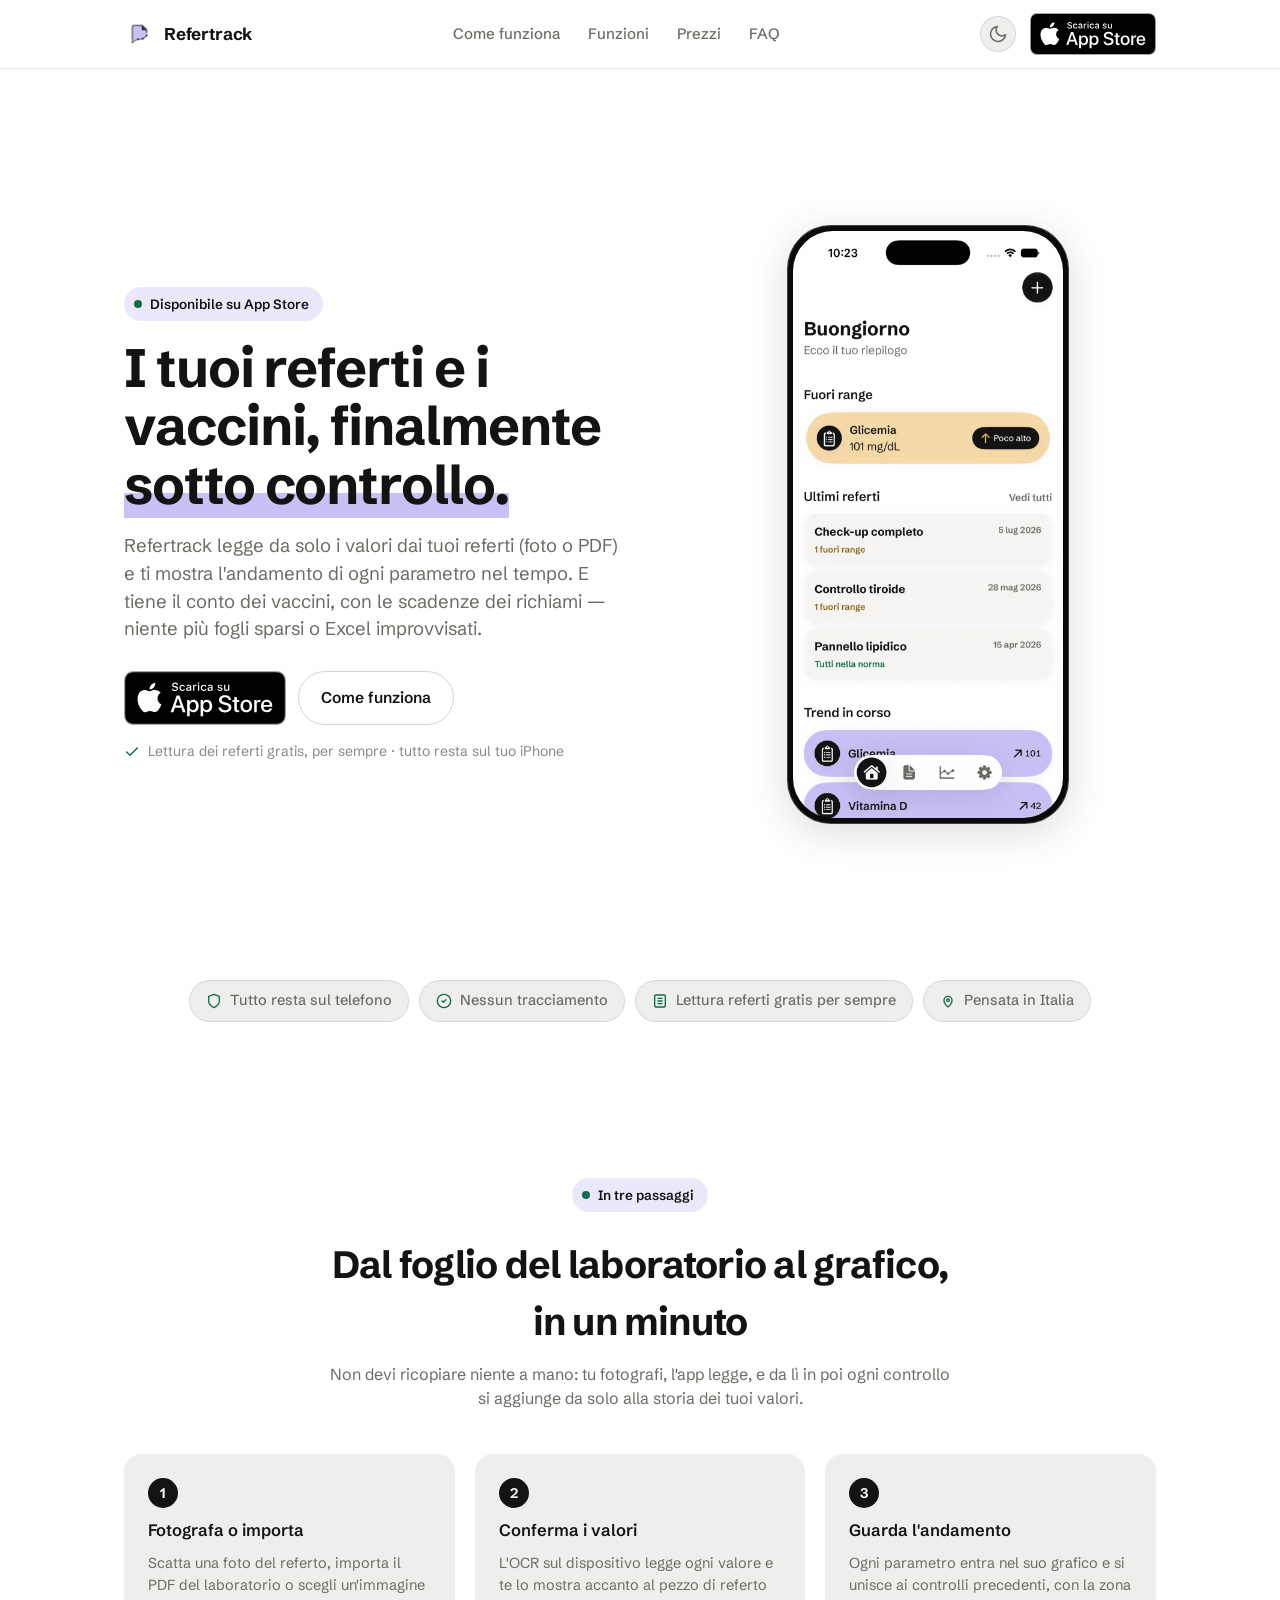
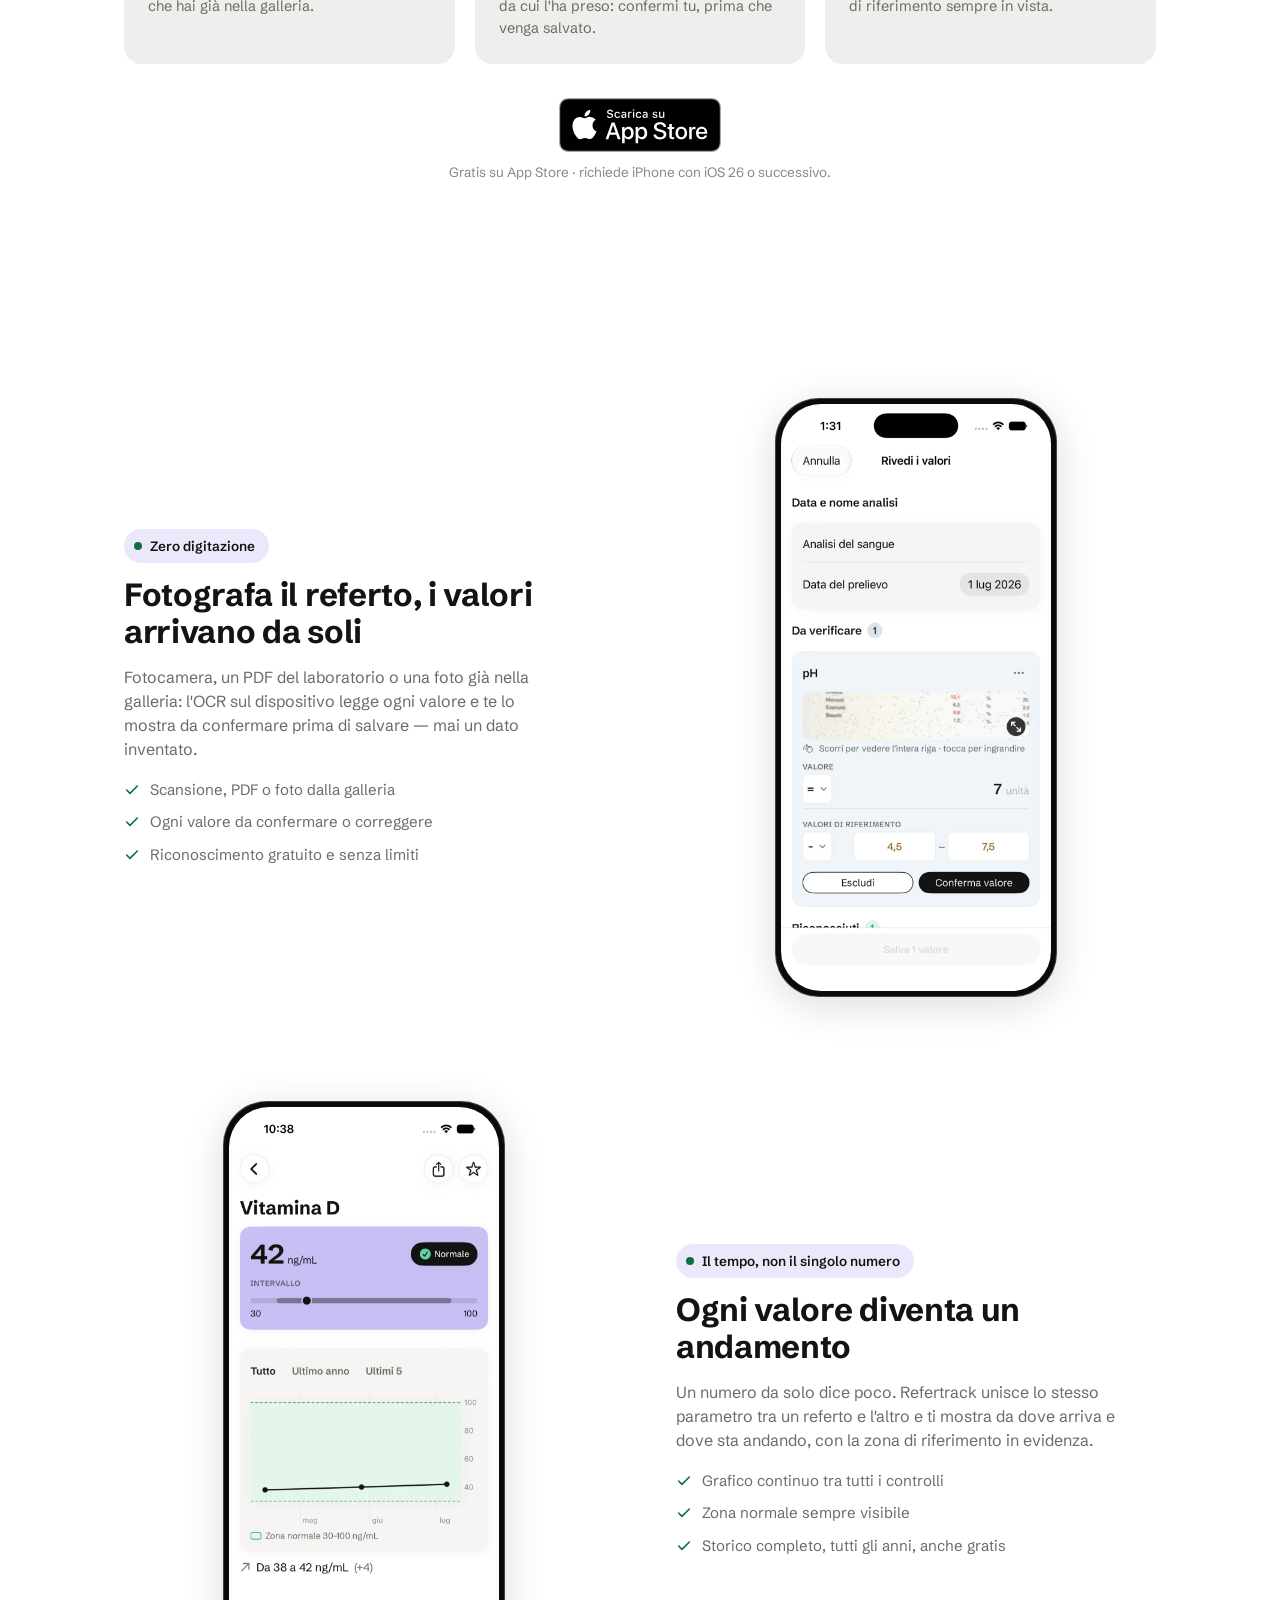
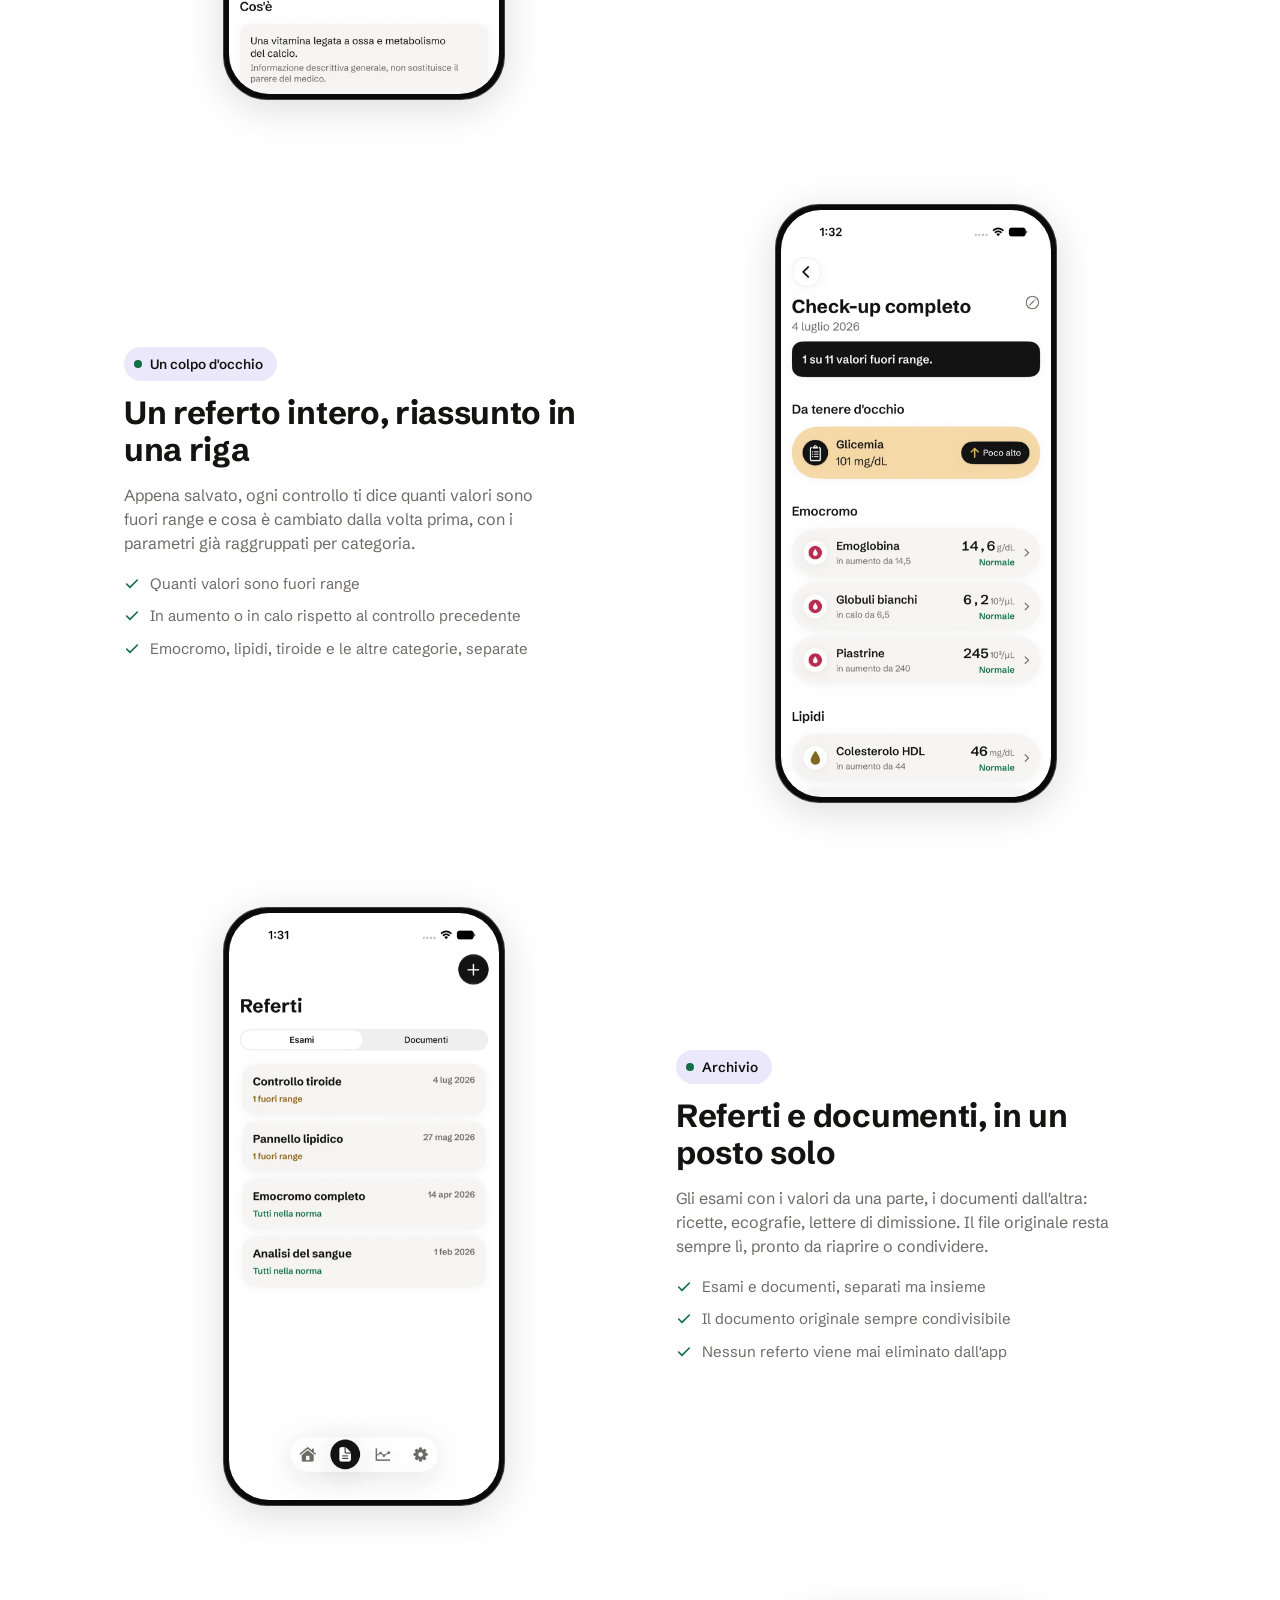
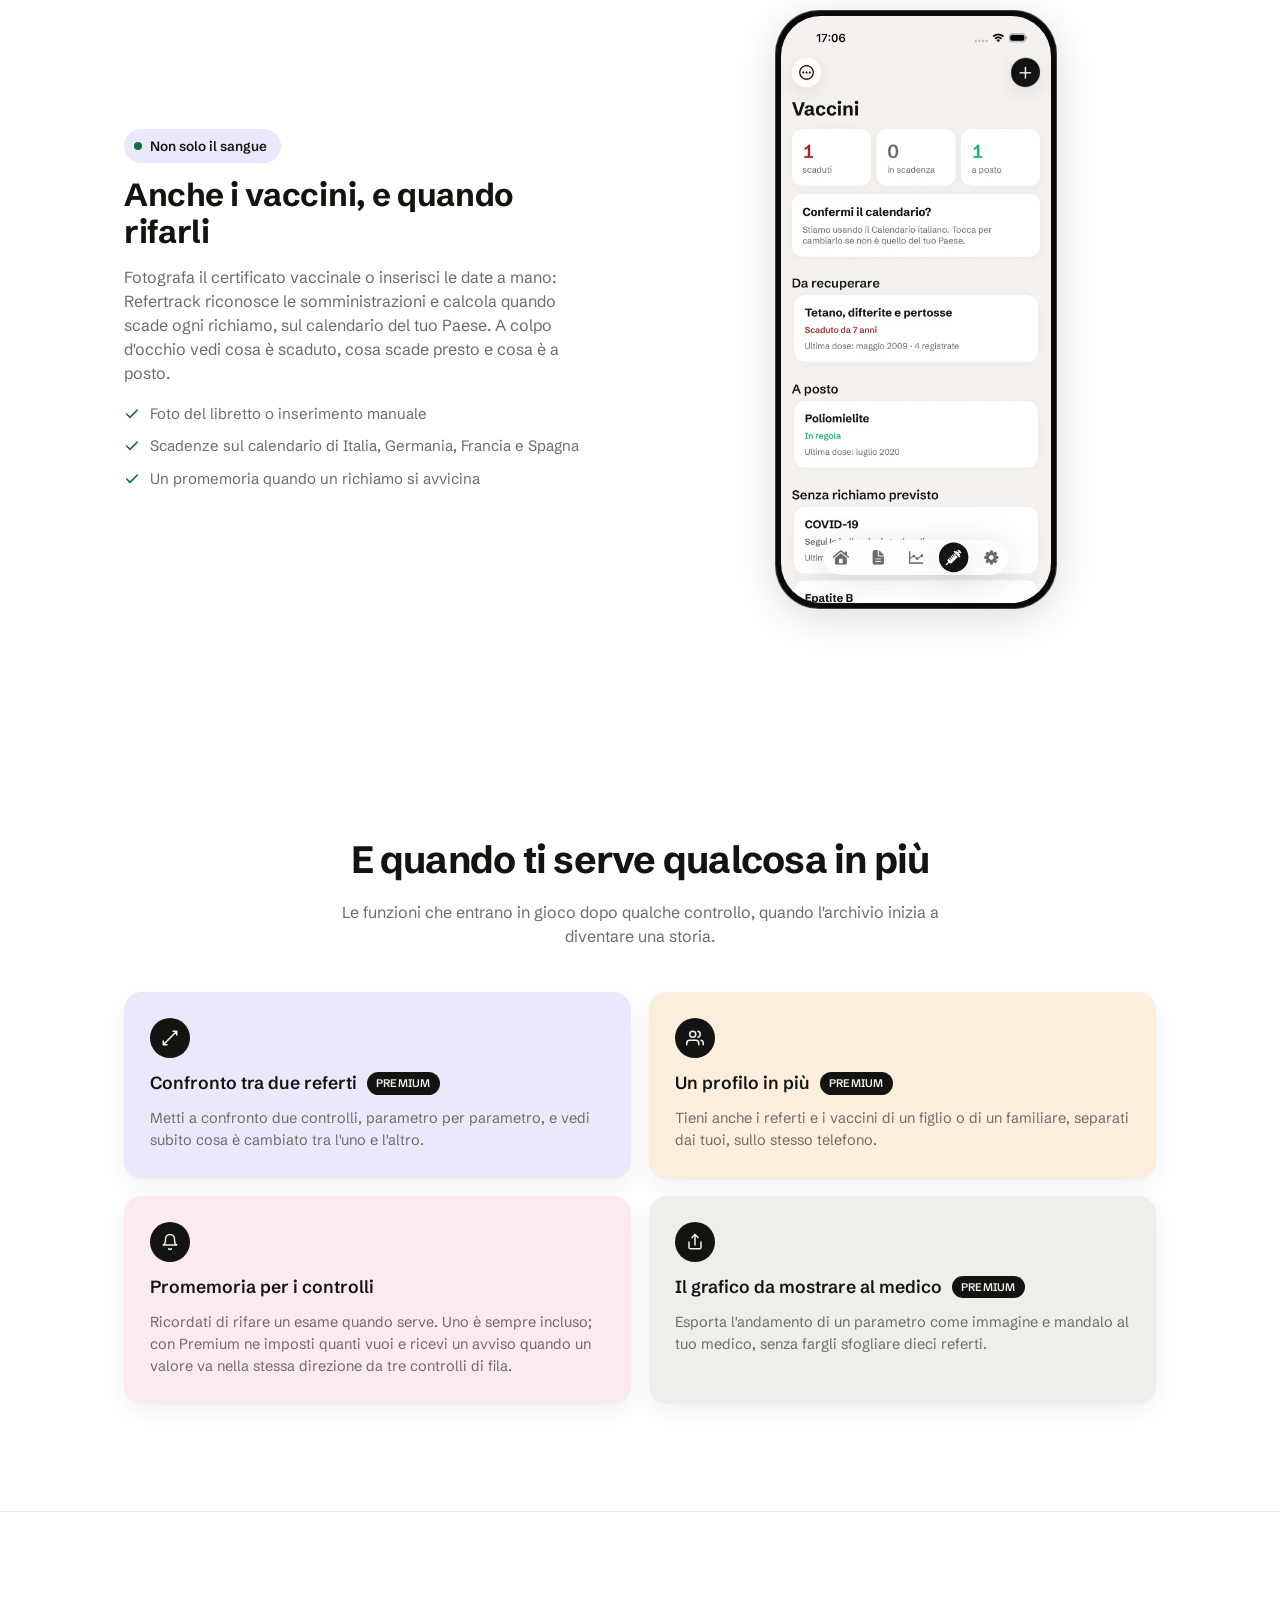
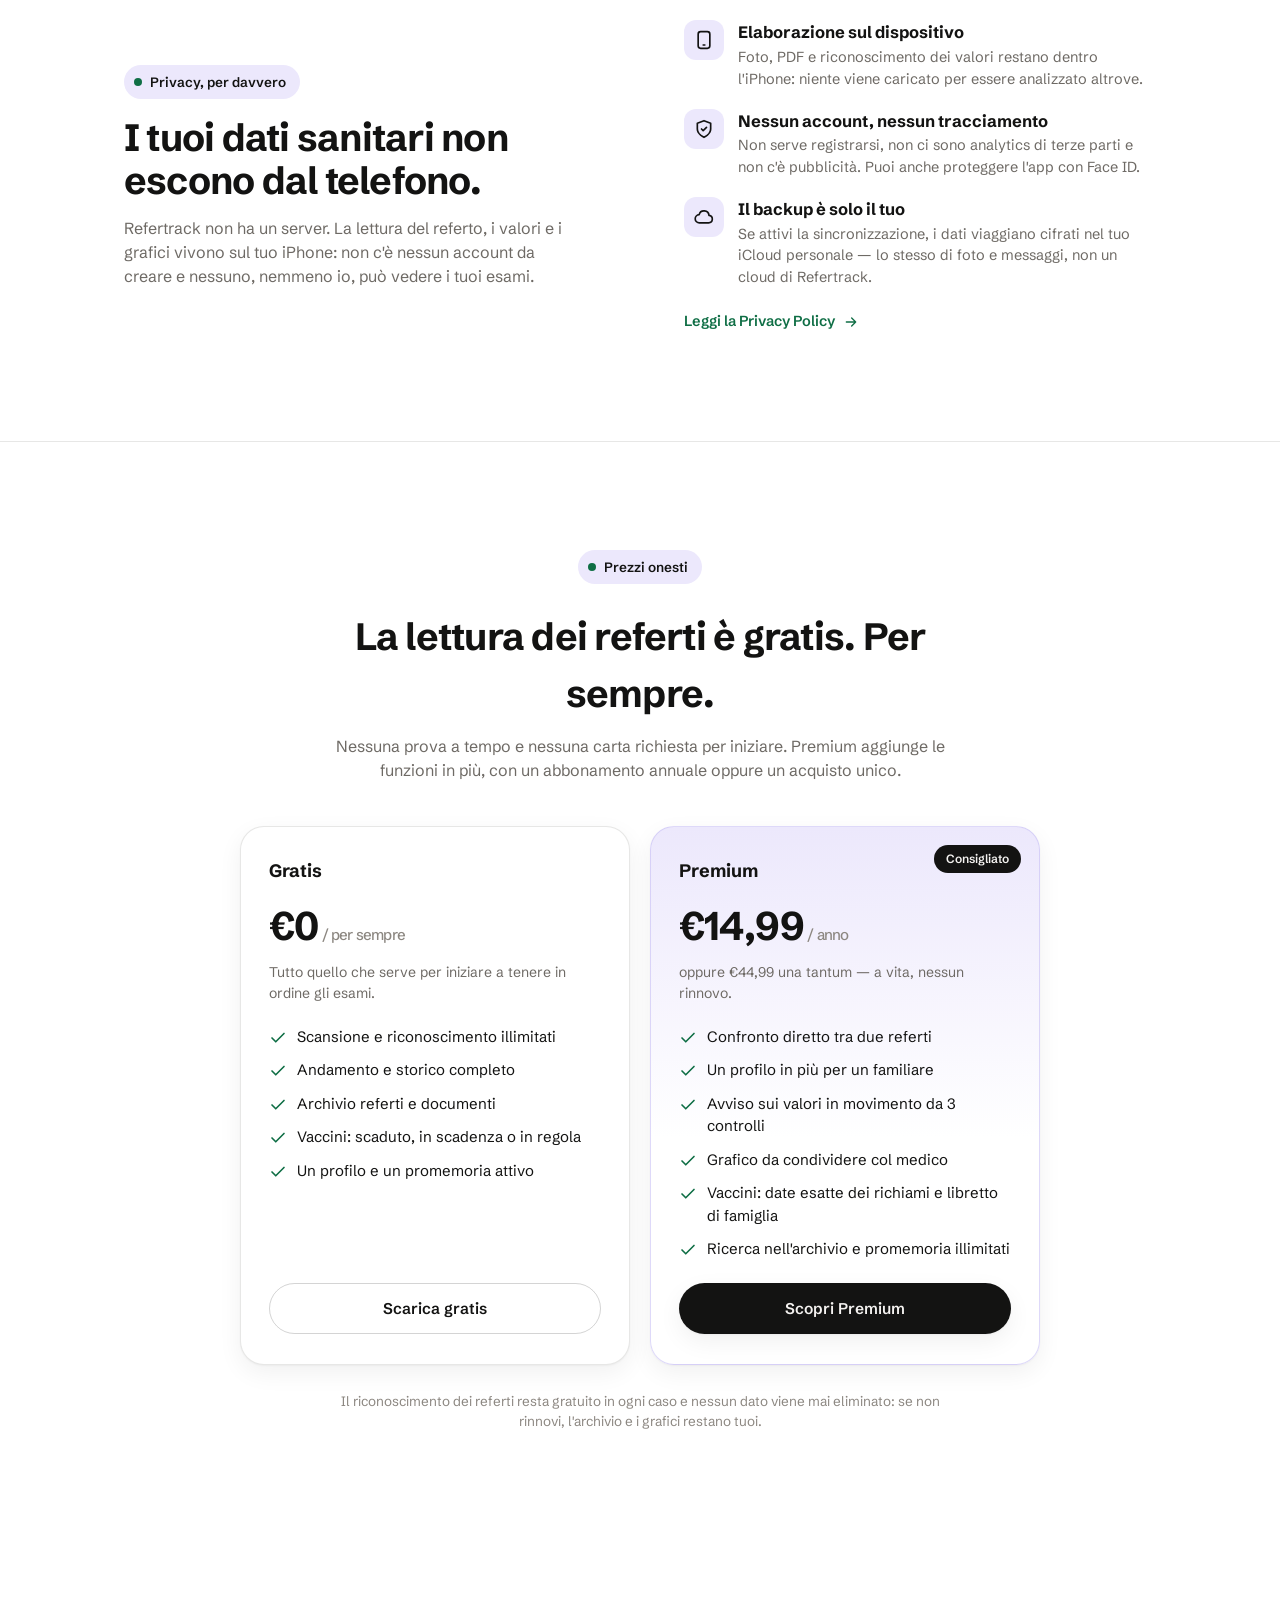
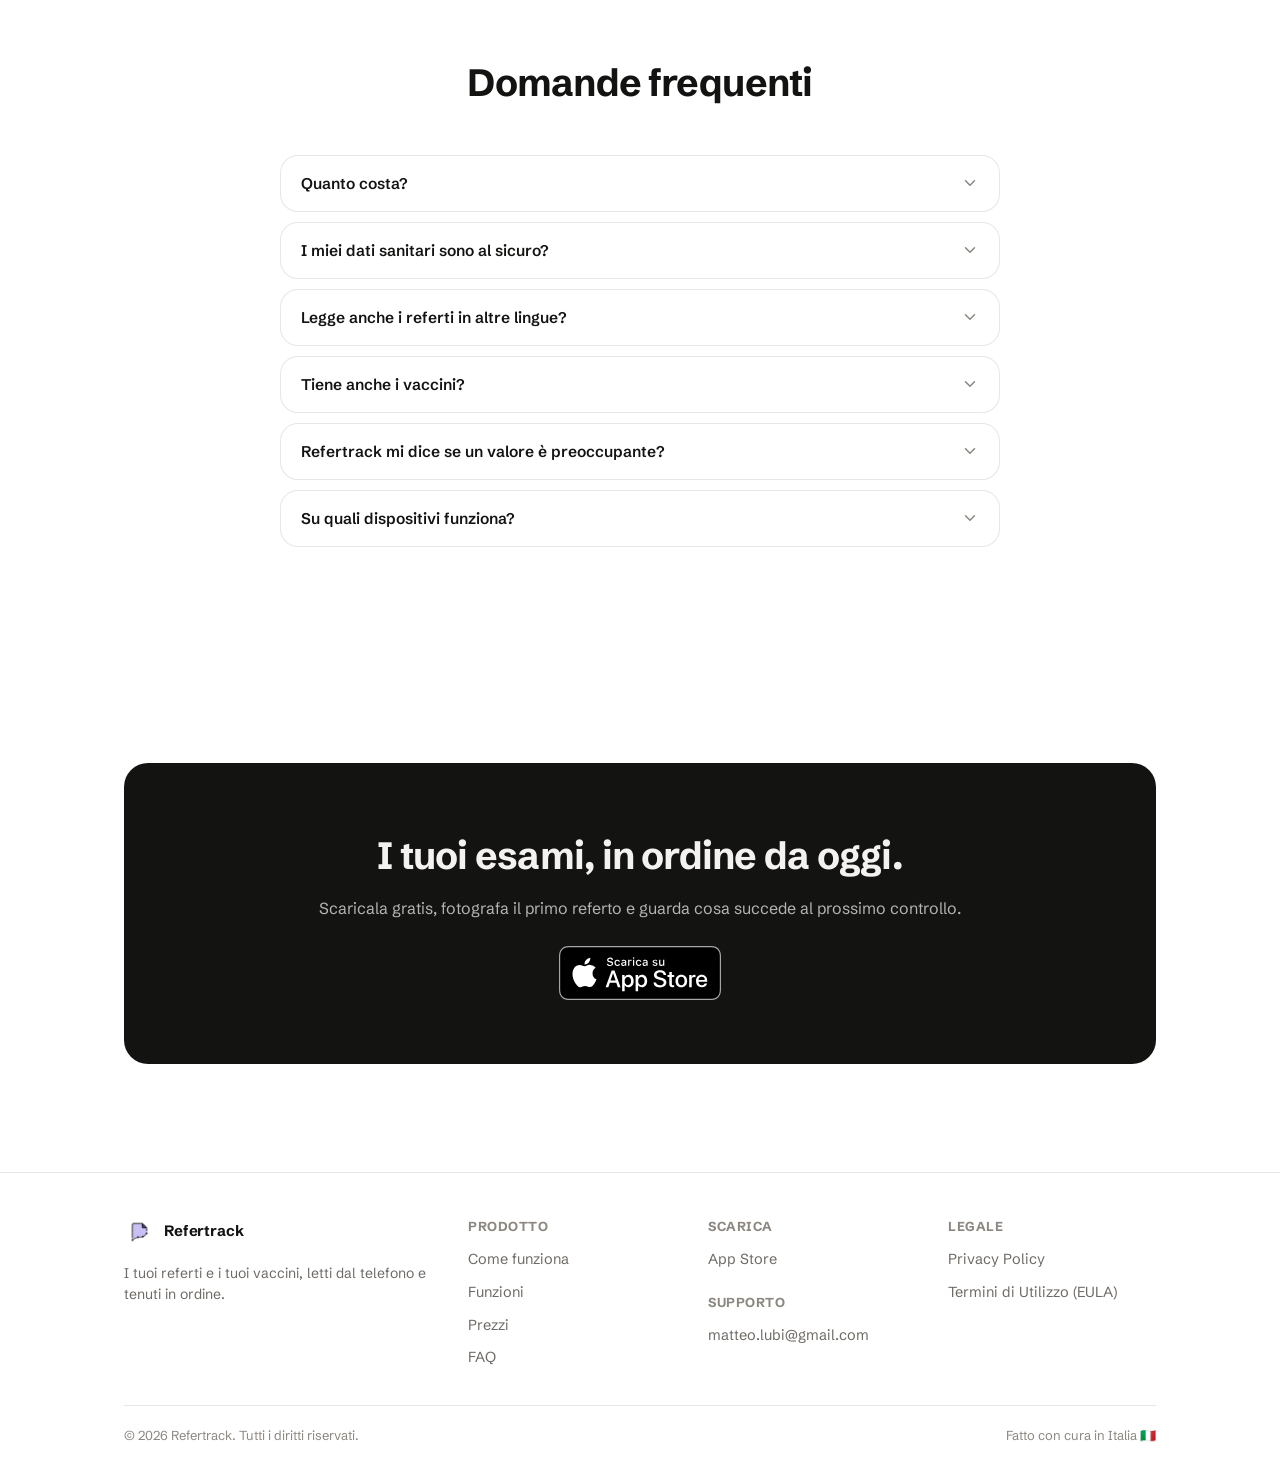
==== commit 424dbb8e: "Aggiunge i vaccini al posizionamento del sito L'app ora traccia anche i vaccini e le scadenze dei ri" ====
--- a/index.html
+++ b/index.html
@@ -3,15 +3,15 @@
 <head>
 <meta charset="utf-8" />
 <meta name="viewport" content="width=device-width, initial-scale=1" />
-<title>Refertrack — I tuoi esami del sangue, sotto controllo</title>
-<meta name="description" content="Refertrack legge i tuoi referti del sangue con l'OCR sul dispositivo e ti mostra l'andamento di ogni valore nel tempo. Su App Store per iPhone: la lettura dei referti è gratis, per sempre." />
+<title>Refertrack — I tuoi referti e i vaccini, sotto controllo</title>
+<meta name="description" content="Refertrack legge i tuoi referti con l'OCR sul dispositivo e ti mostra l'andamento di ogni valore nel tempo. Tiene anche il conto dei vaccini e quando scadono i richiami. Su App Store per iPhone: la lettura dei referti è gratis, per sempre." />
 
 <!-- Open Graph / social — URL assoluti: gli scraper (WhatsApp, iMessage, LinkedIn) non risolvono path relativi -->
 <meta property="og:type" content="website" />
 <meta property="og:url" content="https://matteolubinu.github.io/refertrack/" />
 <meta property="og:site_name" content="Refertrack" />
-<meta property="og:title" content="Refertrack — I tuoi esami del sangue, sotto controllo" />
-<meta property="og:description" content="Fotografa il referto: i valori arrivano da soli e diventano un andamento nel tempo. Tutto resta sul tuo iPhone. Scaricala gratis su App Store." />
+<meta property="og:title" content="Refertrack — I tuoi referti e i vaccini, sotto controllo" />
+<meta property="og:description" content="Fotografa il referto: i valori arrivano da soli e diventano un andamento nel tempo. E i vaccini, con le scadenze dei richiami. Tutto resta sul tuo iPhone. Scaricala gratis su App Store." />
 <meta property="og:image" content="https://matteolubinu.github.io/refertrack/assets/screens/01-dashboard.webp" />
 <meta name="twitter:card" content="summary_large_image" />
 <meta name="theme-color" content="#FFFFFF" media="(prefers-color-scheme: light)" />
@@ -70,8 +70,8 @@
   <div class="container hero-grid">
     <div class="hero-copy reveal">
       <span class="eyebrow"><span class="dot"></span> Disponibile su App Store</span>
-      <h1>I tuoi esami del sangue, finalmente <span class="accent">sotto controllo.</span></h1>
-      <p class="lead">Refertrack legge da solo i valori dai tuoi referti (foto o PDF) e ti mostra l'andamento di ogni parametro nel tempo — niente più fogli sparsi o Excel improvvisati.</p>
+      <h1>I tuoi referti e i vaccini, finalmente <span class="accent">sotto controllo.</span></h1>
+      <p class="lead">Refertrack legge da solo i valori dai tuoi referti (foto o PDF) e ti mostra l'andamento di ogni parametro nel tempo. E tiene il conto dei vaccini, con le scadenze dei richiami — niente più fogli sparsi o Excel improvvisati.</p>
       <div class="hero-actions">
         <a class="appstore" href="https://apps.apple.com/it/app/refertrack-referti-ed-esami/id6792460771" aria-label="Scaricalo su App Store">
           <img src="assets/appstore-it.svg" alt="" width="162" height="54" />
@@ -203,6 +203,22 @@
       </div>
     </div>
 
+    <div class="feat-row reveal">
+      <div class="feat-copy">
+        <span class="eyebrow"><span class="dot"></span> Non solo il sangue</span>
+        <h3>Anche i vaccini, e quando rifarli</h3>
+        <p>Fotografa il certificato vaccinale o inserisci le date a mano: Refertrack riconosce le somministrazioni e calcola quando scade ogni richiamo, sul calendario del tuo Paese. A colpo d'occhio vedi cosa è scaduto, cosa scade presto e cosa è a posto.</p>
+        <ul>
+          <li><svg width="16" height="16" viewBox="0 0 24 24" fill="none" stroke="currentColor" stroke-width="2.4" stroke-linecap="round" stroke-linejoin="round"><path d="M20 6 9 17l-5-5"/></svg> Foto del libretto o inserimento manuale</li>
+          <li><svg width="16" height="16" viewBox="0 0 24 24" fill="none" stroke="currentColor" stroke-width="2.4" stroke-linecap="round" stroke-linejoin="round"><path d="M20 6 9 17l-5-5"/></svg> Scadenze sul calendario di Italia, Germania, Francia e Spagna</li>
+          <li><svg width="16" height="16" viewBox="0 0 24 24" fill="none" stroke="currentColor" stroke-width="2.4" stroke-linecap="round" stroke-linejoin="round"><path d="M20 6 9 17l-5-5"/></svg> Un promemoria quando un richiamo si avvicina</li>
+        </ul>
+      </div>
+      <div class="device">
+        <img src="assets/screens/06-vaccini.webp" alt="La panoramica dei vaccini in Refertrack: i contatori scaduto, in scadenza e a posto, con la card dell'antitetanica scaduta da 7 anni" width="900" height="1956" loading="lazy" />
+      </div>
+    </div>
+
   </div>
 </section>
 
@@ -222,7 +238,7 @@
       <div class="feat-card peach">
         <div class="ic"><svg width="18" height="18" viewBox="0 0 24 24" fill="none" stroke="currentColor" stroke-width="2" stroke-linecap="round" stroke-linejoin="round"><path d="M17 21v-2a4 4 0 0 0-4-4H5a4 4 0 0 0-4 4v2"/><circle cx="9" cy="7" r="4"/><path d="M23 21v-2a4 4 0 0 0-3-3.87M16 3.13a4 4 0 0 1 0 7.75"/></svg></div>
         <h3>Un profilo in più <span class="pill">Premium</span></h3>
-        <p>Tieni anche i referti di un figlio o di un familiare, separati dai tuoi, sullo stesso telefono.</p>
+        <p>Tieni anche i referti e i vaccini di un figlio o di un familiare, separati dai tuoi, sullo stesso telefono.</p>
       </div>
       <div class="feat-card rose">
         <div class="ic"><svg width="18" height="18" viewBox="0 0 24 24" fill="none" stroke="currentColor" stroke-width="2" stroke-linecap="round" stroke-linejoin="round"><path d="M18 8a6 6 0 1 0-12 0c0 7-3 8-3 8h18s-3-1-3-8"/><path d="M13.7 21a2 2 0 0 1-3.4 0"/></svg></div>
@@ -293,6 +309,7 @@
           <li><svg width="18" height="18" viewBox="0 0 24 24" fill="none" stroke="currentColor" stroke-width="2.2" stroke-linecap="round" stroke-linejoin="round"><path d="M20 6 9 17l-5-5"/></svg> Scansione e riconoscimento illimitati</li>
           <li><svg width="18" height="18" viewBox="0 0 24 24" fill="none" stroke="currentColor" stroke-width="2.2" stroke-linecap="round" stroke-linejoin="round"><path d="M20 6 9 17l-5-5"/></svg> Andamento e storico completo</li>
           <li><svg width="18" height="18" viewBox="0 0 24 24" fill="none" stroke="currentColor" stroke-width="2.2" stroke-linecap="round" stroke-linejoin="round"><path d="M20 6 9 17l-5-5"/></svg> Archivio referti e documenti</li>
+          <li><svg width="18" height="18" viewBox="0 0 24 24" fill="none" stroke="currentColor" stroke-width="2.2" stroke-linecap="round" stroke-linejoin="round"><path d="M20 6 9 17l-5-5"/></svg> Vaccini: scaduto, in scadenza o in regola</li>
           <li><svg width="18" height="18" viewBox="0 0 24 24" fill="none" stroke="currentColor" stroke-width="2.2" stroke-linecap="round" stroke-linejoin="round"><path d="M20 6 9 17l-5-5"/></svg> Un profilo e un promemoria attivo</li>
         </ul>
         <a class="btn btn-ghost" href="https://apps.apple.com/it/app/refertrack-referti-ed-esami/id6792460771">Scarica gratis</a>
@@ -307,6 +324,7 @@
           <li><svg width="18" height="18" viewBox="0 0 24 24" fill="none" stroke="currentColor" stroke-width="2.2" stroke-linecap="round" stroke-linejoin="round"><path d="M20 6 9 17l-5-5"/></svg> Un profilo in più per un familiare</li>
           <li><svg width="18" height="18" viewBox="0 0 24 24" fill="none" stroke="currentColor" stroke-width="2.2" stroke-linecap="round" stroke-linejoin="round"><path d="M20 6 9 17l-5-5"/></svg> Avviso sui valori in movimento da 3 controlli</li>
           <li><svg width="18" height="18" viewBox="0 0 24 24" fill="none" stroke="currentColor" stroke-width="2.2" stroke-linecap="round" stroke-linejoin="round"><path d="M20 6 9 17l-5-5"/></svg> Grafico da condividere col medico</li>
+          <li><svg width="18" height="18" viewBox="0 0 24 24" fill="none" stroke="currentColor" stroke-width="2.2" stroke-linecap="round" stroke-linejoin="round"><path d="M20 6 9 17l-5-5"/></svg> Vaccini: date esatte dei richiami e libretto di famiglia</li>
           <li><svg width="18" height="18" viewBox="0 0 24 24" fill="none" stroke="currentColor" stroke-width="2.2" stroke-linecap="round" stroke-linejoin="round"><path d="M20 6 9 17l-5-5"/></svg> Ricerca nell'archivio e promemoria illimitati</li>
         </ul>
         <a class="btn btn-primary" href="https://apps.apple.com/it/app/refertrack-referti-ed-esami/id6792460771">Scopri Premium</a>
@@ -325,7 +343,7 @@
     <div class="faq reveal">
       <div class="faq-item">
         <button class="faq-q" aria-expanded="false">Quanto costa?<svg class="chev" width="18" height="18" viewBox="0 0 24 24" fill="none" stroke="currentColor" stroke-width="2" stroke-linecap="round" stroke-linejoin="round"><path d="m6 9 6 6 6-6"/></svg></button>
-        <div class="faq-a"><p>L'app è gratuita e la lettura dei referti lo resta per sempre, senza limiti di scansioni. Premium costa €14,99 all'anno oppure €44,99 una tantum (a vita, senza rinnovo) e aggiunge confronto tra referti, un profilo in più, avvisi sui valori in movimento, condivisione del grafico e promemoria illimitati.</p></div>
+        <div class="faq-a"><p>L'app è gratuita e la lettura dei referti lo resta per sempre, senza limiti di scansioni. Premium costa €14,99 all'anno oppure €44,99 una tantum (a vita, senza rinnovo) e aggiunge confronto tra referti, un profilo in più, avvisi sui valori in movimento, condivisione del grafico, le date esatte dei richiami dei vaccini col libretto di famiglia e promemoria illimitati.</p></div>
       </div>
       <div class="faq-item">
         <button class="faq-q" aria-expanded="false">I miei dati sanitari sono al sicuro?<svg class="chev" width="18" height="18" viewBox="0 0 24 24" fill="none" stroke="currentColor" stroke-width="2" stroke-linecap="round" stroke-linejoin="round"><path d="m6 9 6 6 6-6"/></svg></button>
@@ -334,6 +352,10 @@
       <div class="faq-item">
         <button class="faq-q" aria-expanded="false">Legge anche i referti in altre lingue?<svg class="chev" width="18" height="18" viewBox="0 0 24 24" fill="none" stroke="currentColor" stroke-width="2" stroke-linecap="round" stroke-linejoin="round"><path d="m6 9 6 6 6-6"/></svg></button>
         <div class="faq-a"><p>Sì. Refertrack parla italiano, inglese, francese, tedesco e spagnolo, e riconosce i nomi dei parametri anche sui referti stranieri in quelle lingue — utile se ti capita di fare esami all'estero.</p></div>
+      </div>
+      <div class="faq-item">
+        <button class="faq-q" aria-expanded="false">Tiene anche i vaccini?<svg class="chev" width="18" height="18" viewBox="0 0 24 24" fill="none" stroke="currentColor" stroke-width="2" stroke-linecap="round" stroke-linejoin="round"><path d="m6 9 6 6 6-6"/></svg></button>
+        <div class="faq-a"><p>Sì. Fotografi il certificato vaccinale o inserisci le date a mano, e Refertrack calcola quando scade ogni richiamo sul calendario del tuo Paese (Italia, Germania, Francia, Spagna) e te lo ricorda. Sapere se un vaccino è scaduto o in regola è gratis; con Premium vedi le date esatte e gestisci il libretto di tutta la famiglia. Le scadenze sono indicative e non sostituiscono il parere del medico.</p></div>
       </div>
       <div class="faq-item">
         <button class="faq-q" aria-expanded="false">Refertrack mi dice se un valore è preoccupante?<svg class="chev" width="18" height="18" viewBox="0 0 24 24" fill="none" stroke="currentColor" stroke-width="2" stroke-linecap="round" stroke-linejoin="round"><path d="m6 9 6 6 6-6"/></svg></button>
@@ -367,7 +389,7 @@
     <div class="footer-grid">
       <div>
         <a class="brand" href="#top"><img class="logo" src="assets/icon.png" alt="" /> Refertrack</a>
-        <p class="desc">I tuoi esami del sangue, letti dal telefono e messi in fila nel tempo.</p>
+        <p class="desc">I tuoi referti e i tuoi vaccini, letti dal telefono e tenuti in ordine.</p>
       </div>
       <div>
         <h5>Prodotto</h5>
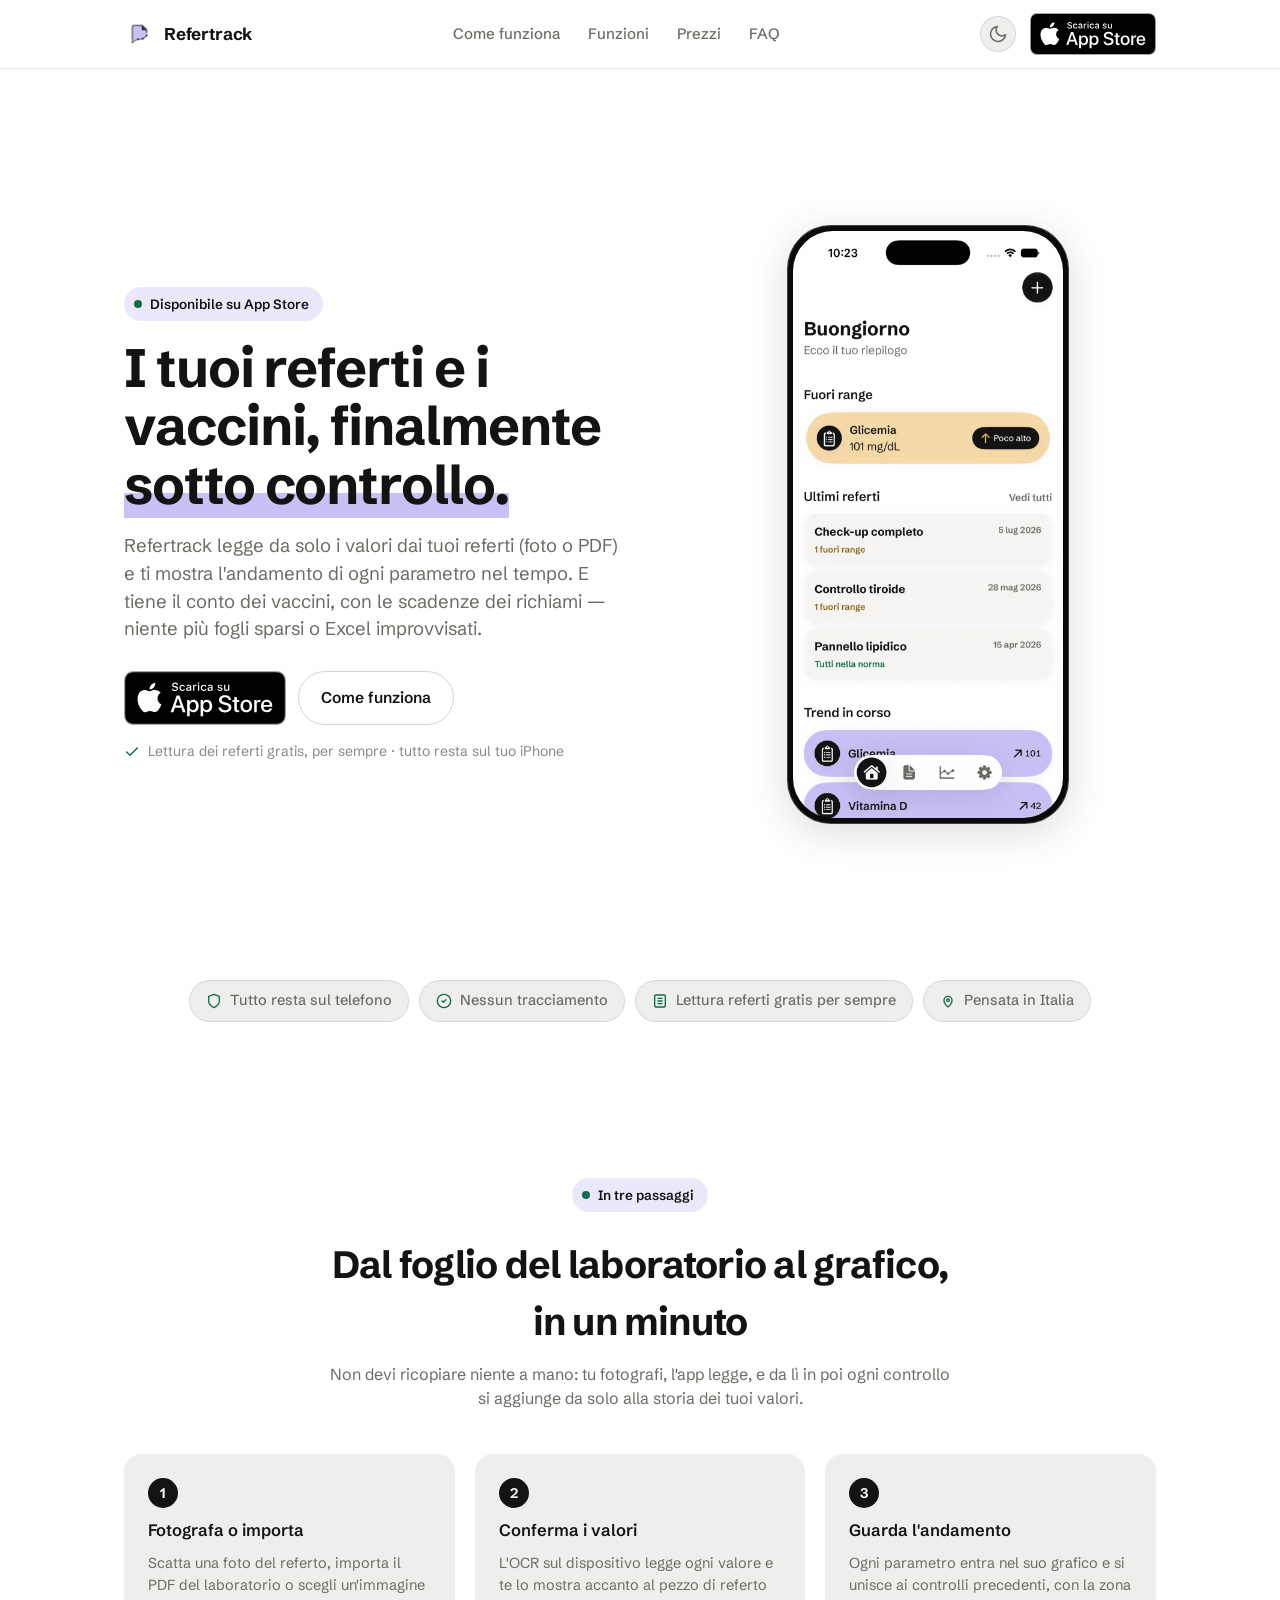
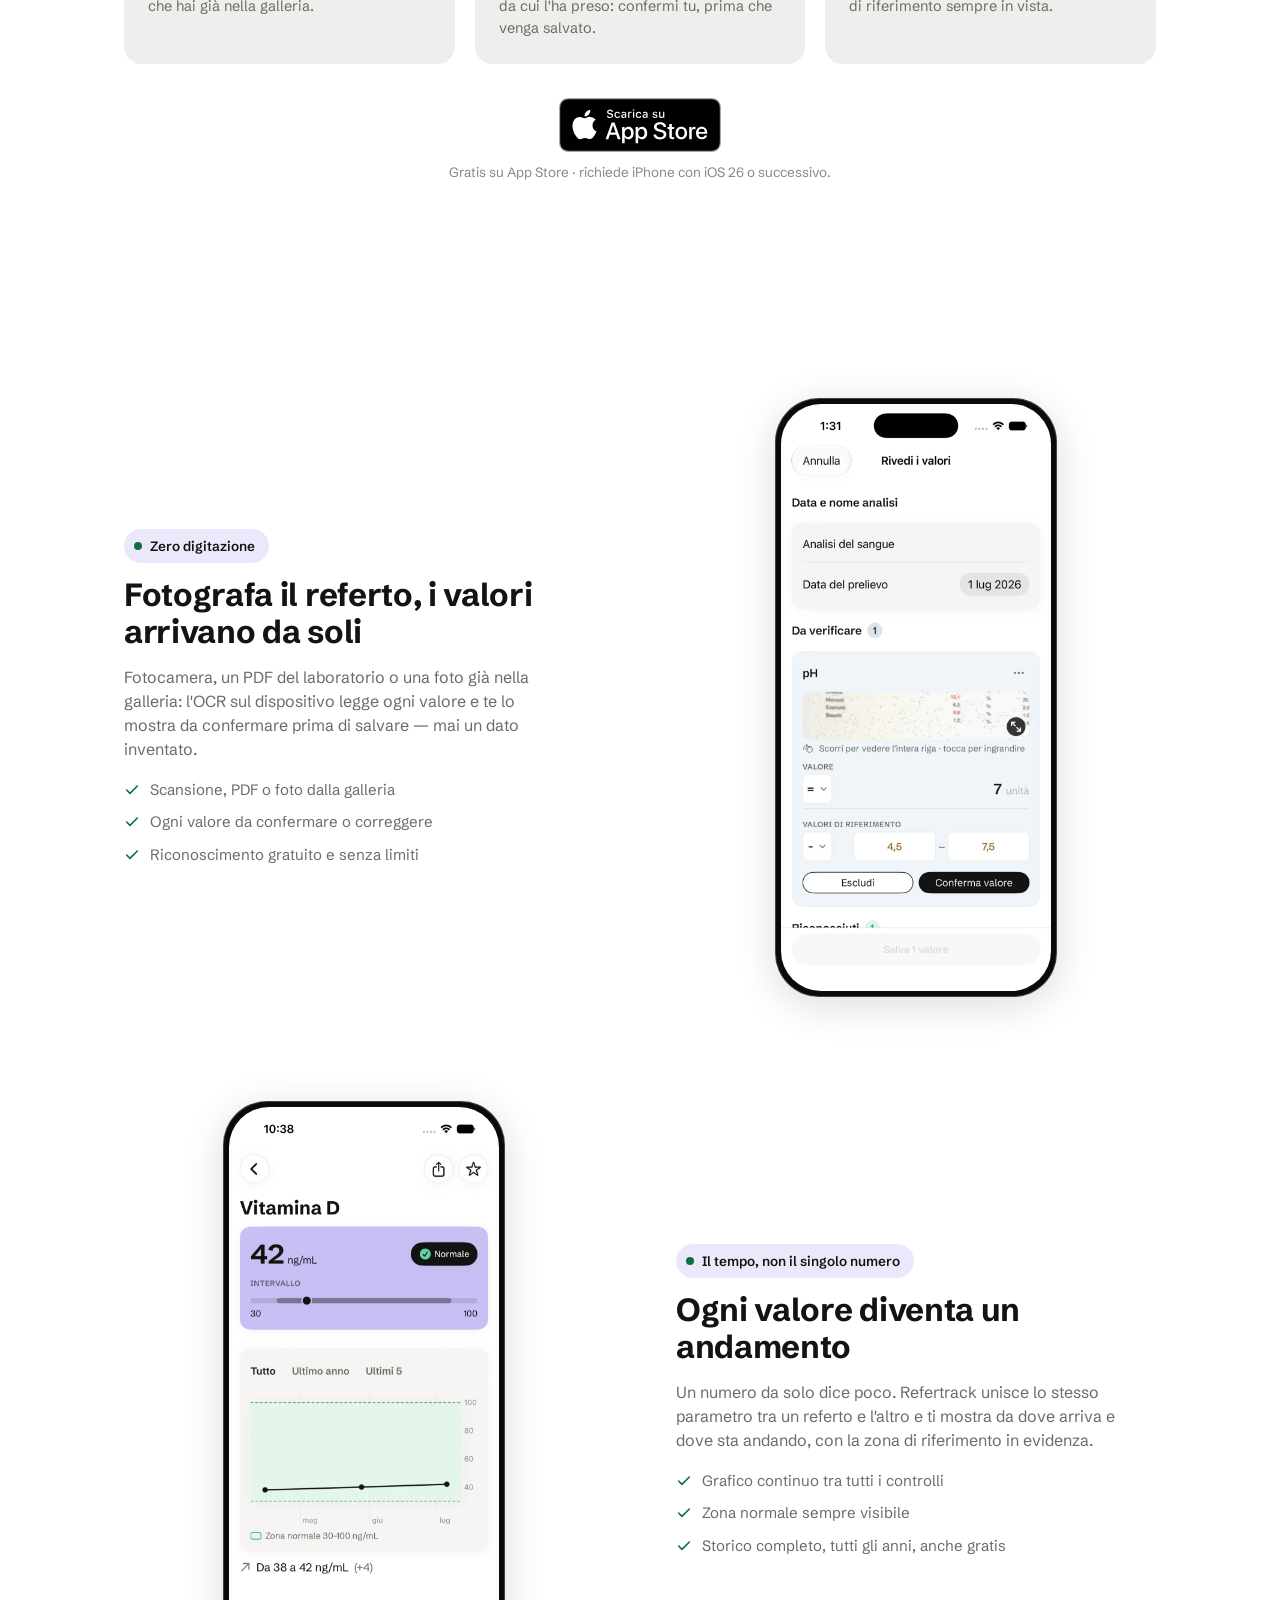
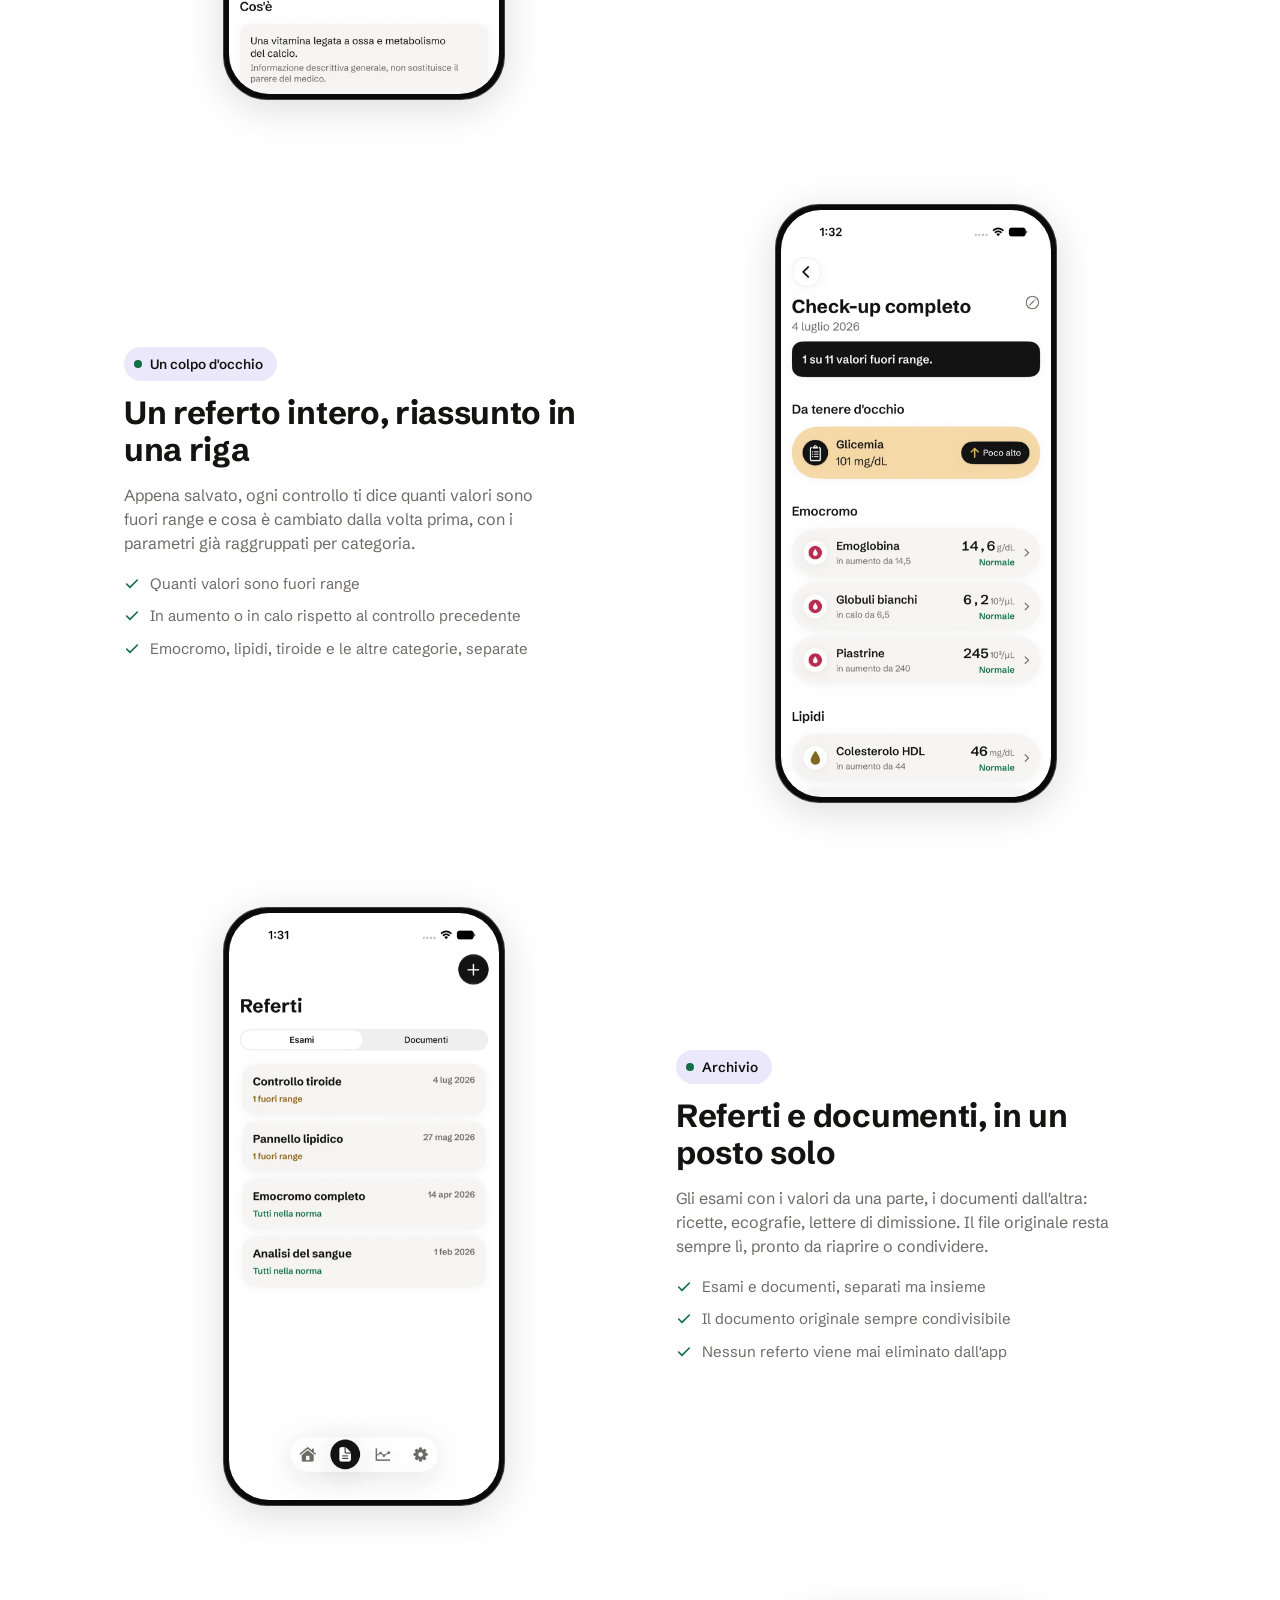
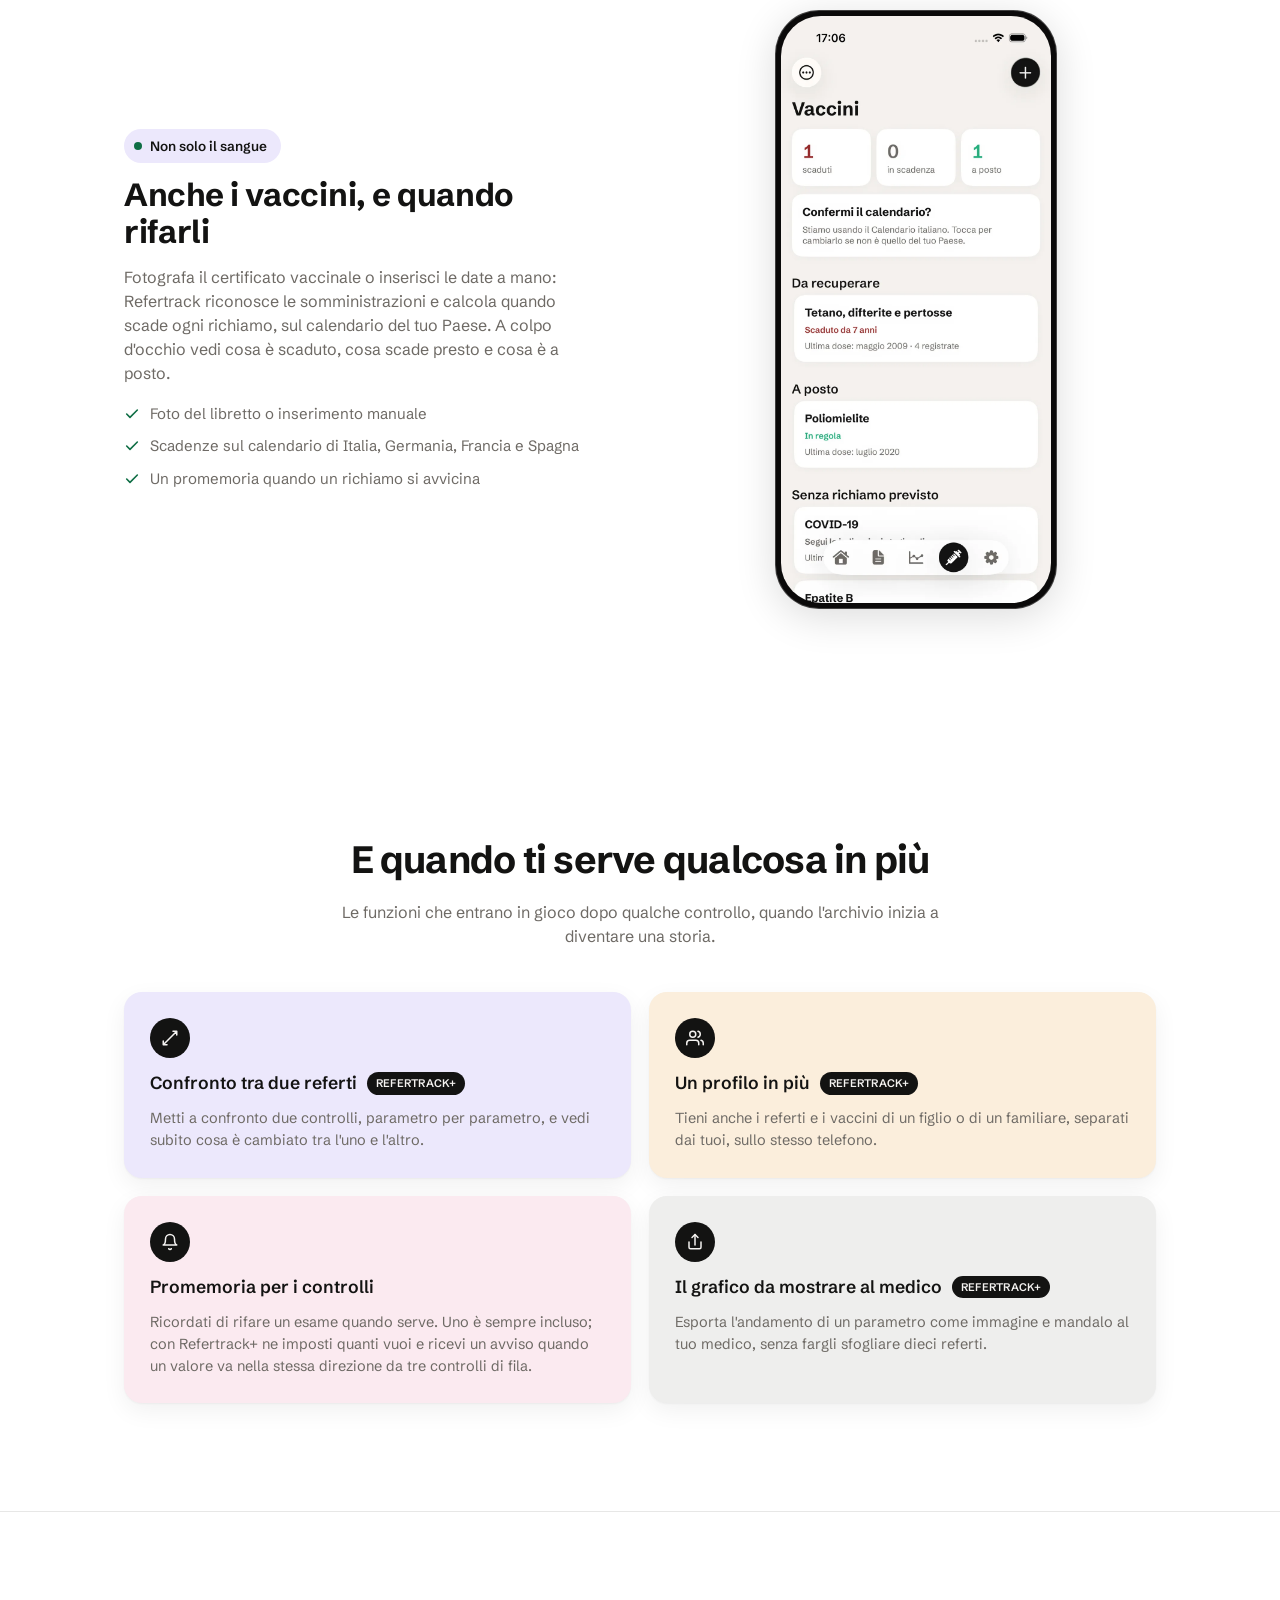
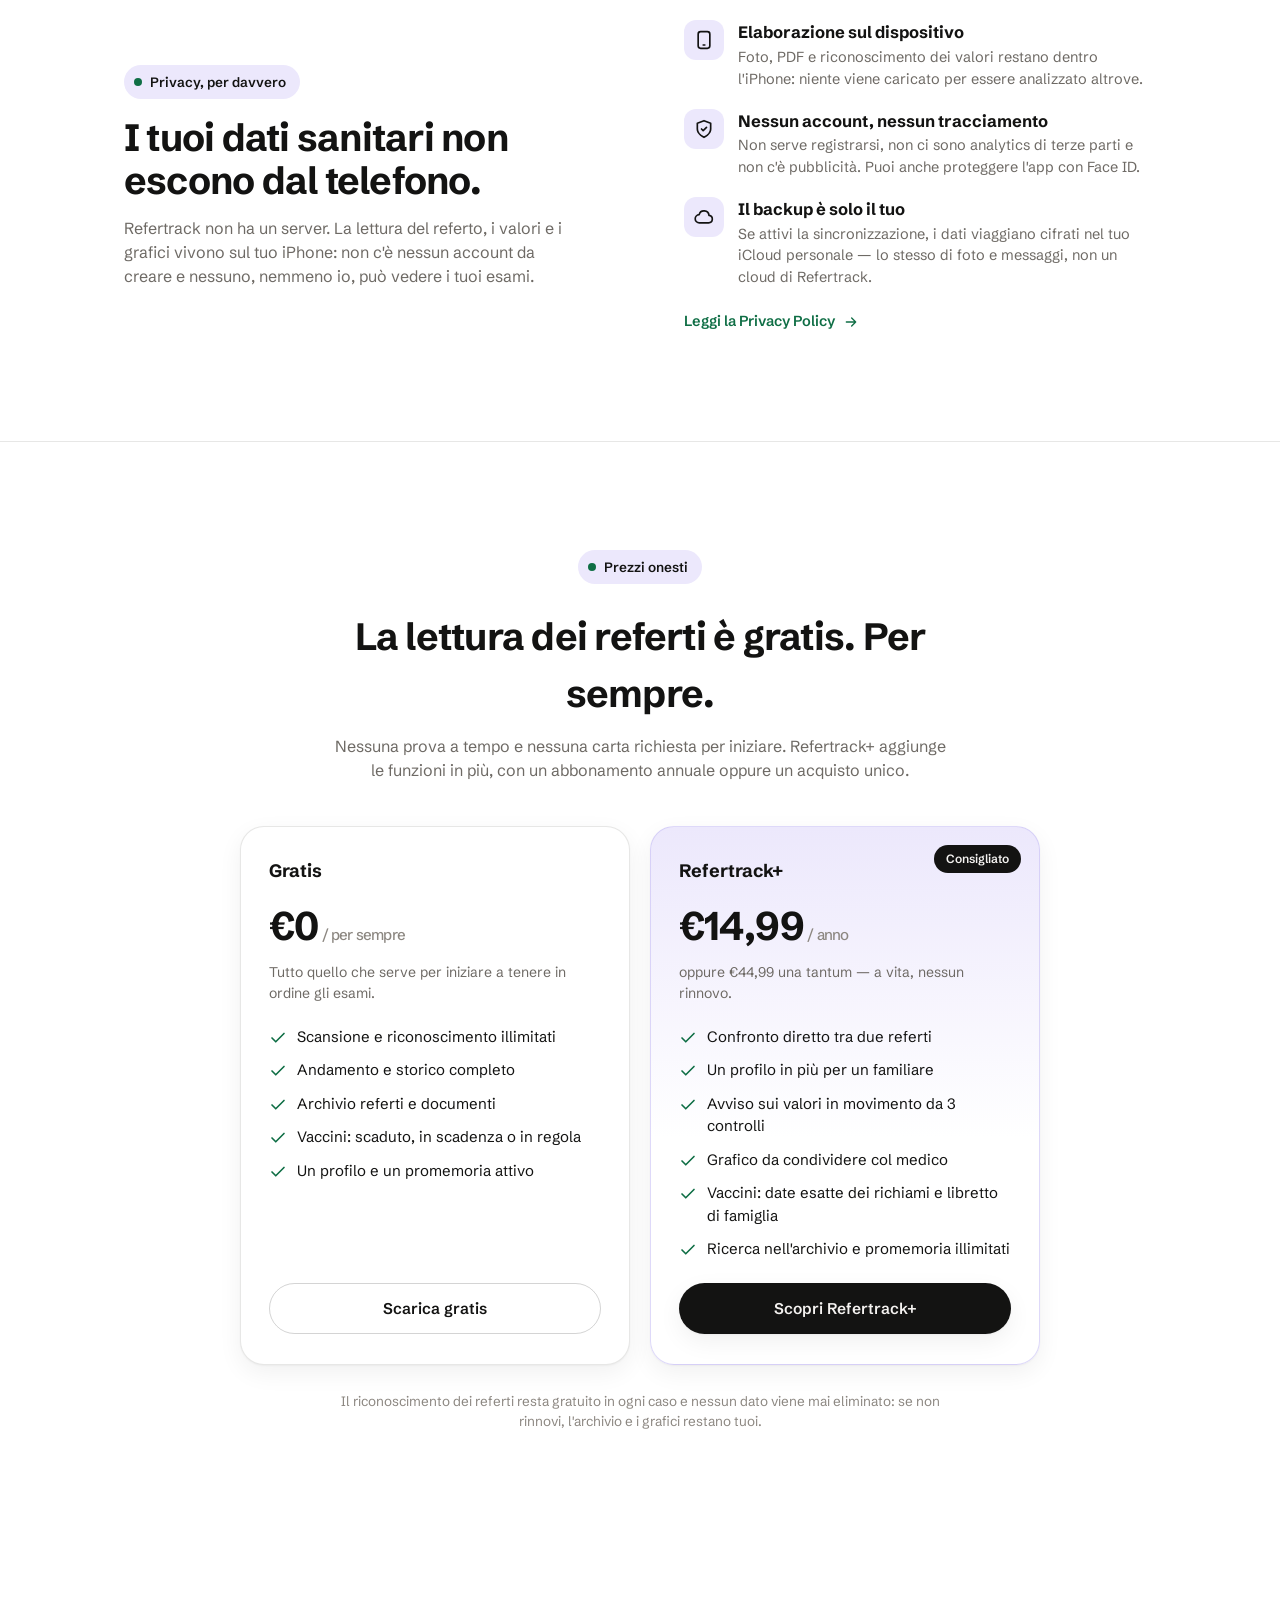
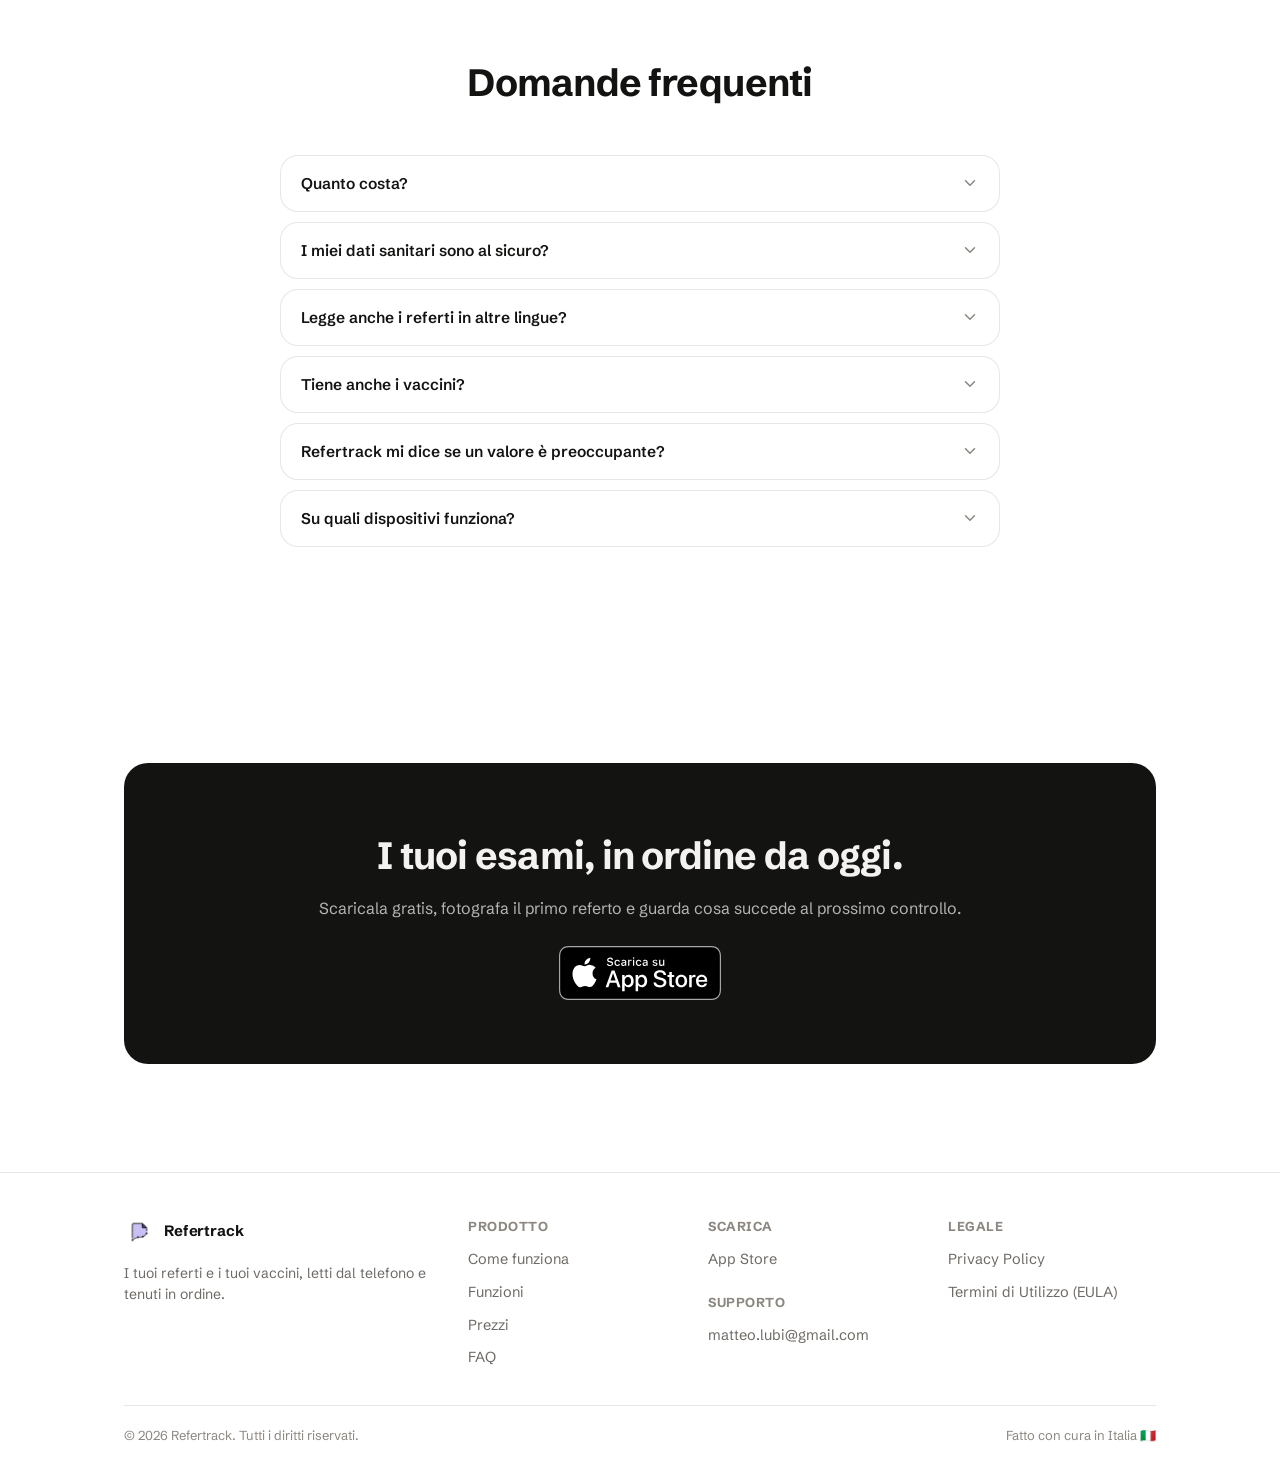
==== commit 786216a1: "Sito: usa Refertrack+ come nell'app al posto di Premium Co-Authored-By: Claude Sonnet 5.5 <noreply@a" ====
--- a/index.html
+++ b/index.html
@@ -232,22 +232,22 @@
     <div class="feat-grid reveal">
       <div class="feat-card lavender">
         <div class="ic"><svg width="18" height="18" viewBox="0 0 24 24" fill="none" stroke="currentColor" stroke-width="2" stroke-linecap="round" stroke-linejoin="round"><path d="M16 3h5v5M4 20 21 3M8 21H3v-5"/></svg></div>
-        <h3>Confronto tra due referti <span class="pill">Premium</span></h3>
+        <h3>Confronto tra due referti <span class="pill">Refertrack+</span></h3>
         <p>Metti a confronto due controlli, parametro per parametro, e vedi subito cosa è cambiato tra l'uno e l'altro.</p>
       </div>
       <div class="feat-card peach">
         <div class="ic"><svg width="18" height="18" viewBox="0 0 24 24" fill="none" stroke="currentColor" stroke-width="2" stroke-linecap="round" stroke-linejoin="round"><path d="M17 21v-2a4 4 0 0 0-4-4H5a4 4 0 0 0-4 4v2"/><circle cx="9" cy="7" r="4"/><path d="M23 21v-2a4 4 0 0 0-3-3.87M16 3.13a4 4 0 0 1 0 7.75"/></svg></div>
-        <h3>Un profilo in più <span class="pill">Premium</span></h3>
+        <h3>Un profilo in più <span class="pill">Refertrack+</span></h3>
         <p>Tieni anche i referti e i vaccini di un figlio o di un familiare, separati dai tuoi, sullo stesso telefono.</p>
       </div>
       <div class="feat-card rose">
         <div class="ic"><svg width="18" height="18" viewBox="0 0 24 24" fill="none" stroke="currentColor" stroke-width="2" stroke-linecap="round" stroke-linejoin="round"><path d="M18 8a6 6 0 1 0-12 0c0 7-3 8-3 8h18s-3-1-3-8"/><path d="M13.7 21a2 2 0 0 1-3.4 0"/></svg></div>
         <h3>Promemoria per i controlli</h3>
-        <p>Ricordati di rifare un esame quando serve. Uno è sempre incluso; con Premium ne imposti quanti vuoi e ricevi un avviso quando un valore va nella stessa direzione da tre controlli di fila.</p>
+        <p>Ricordati di rifare un esame quando serve. Uno è sempre incluso; con Refertrack+ ne imposti quanti vuoi e ricevi un avviso quando un valore va nella stessa direzione da tre controlli di fila.</p>
       </div>
       <div class="feat-card plain">
         <div class="ic"><svg width="18" height="18" viewBox="0 0 24 24" fill="none" stroke="currentColor" stroke-width="2" stroke-linecap="round" stroke-linejoin="round"><path d="M4 12v7a2 2 0 0 0 2 2h12a2 2 0 0 0 2-2v-7"/><path d="M16 6l-4-4-4 4"/><path d="M12 2v14"/></svg></div>
-        <h3>Il grafico da mostrare al medico <span class="pill">Premium</span></h3>
+        <h3>Il grafico da mostrare al medico <span class="pill">Refertrack+</span></h3>
         <p>Esporta l'andamento di un parametro come immagine e mandalo al tuo medico, senza fargli sfogliare dieci referti.</p>
       </div>
     </div>
@@ -298,7 +298,7 @@
     <div class="section-head reveal">
       <span class="eyebrow"><span class="dot"></span> Prezzi onesti</span>
       <h2>La lettura dei referti è gratis. Per sempre.</h2>
-      <p>Nessuna prova a tempo e nessuna carta richiesta per iniziare. Premium aggiunge le funzioni in più, con un abbonamento annuale oppure un acquisto unico.</p>
+      <p>Nessuna prova a tempo e nessuna carta richiesta per iniziare. Refertrack+ aggiunge le funzioni in più, con un abbonamento annuale oppure un acquisto unico.</p>
     </div>
     <div class="price-grid">
       <div class="price reveal">
@@ -316,7 +316,7 @@
       </div>
       <div class="price premium reveal">
         <span class="price-tag">Consigliato</span>
-        <div class="tier">Premium</div>
+        <div class="tier">Refertrack+</div>
         <div class="amount">€14,99<small> / anno</small></div>
         <div class="sub">oppure €44,99 una tantum — a vita, nessun rinnovo.</div>
         <ul>
@@ -327,7 +327,7 @@
           <li><svg width="18" height="18" viewBox="0 0 24 24" fill="none" stroke="currentColor" stroke-width="2.2" stroke-linecap="round" stroke-linejoin="round"><path d="M20 6 9 17l-5-5"/></svg> Vaccini: date esatte dei richiami e libretto di famiglia</li>
           <li><svg width="18" height="18" viewBox="0 0 24 24" fill="none" stroke="currentColor" stroke-width="2.2" stroke-linecap="round" stroke-linejoin="round"><path d="M20 6 9 17l-5-5"/></svg> Ricerca nell'archivio e promemoria illimitati</li>
         </ul>
-        <a class="btn btn-primary" href="https://apps.apple.com/it/app/refertrack-referti-ed-esami/id6792460771">Scopri Premium</a>
+        <a class="btn btn-primary" href="https://apps.apple.com/it/app/refertrack-referti-ed-esami/id6792460771">Scopri Refertrack+</a>
       </div>
     </div>
     <p class="price-note reveal">Il riconoscimento dei referti resta gratuito in ogni caso e nessun dato viene mai eliminato: se non rinnovi, l'archivio e i grafici restano tuoi.</p>
@@ -343,7 +343,7 @@
     <div class="faq reveal">
       <div class="faq-item">
         <button class="faq-q" aria-expanded="false">Quanto costa?<svg class="chev" width="18" height="18" viewBox="0 0 24 24" fill="none" stroke="currentColor" stroke-width="2" stroke-linecap="round" stroke-linejoin="round"><path d="m6 9 6 6 6-6"/></svg></button>
-        <div class="faq-a"><p>L'app è gratuita e la lettura dei referti lo resta per sempre, senza limiti di scansioni. Premium costa €14,99 all'anno oppure €44,99 una tantum (a vita, senza rinnovo) e aggiunge confronto tra referti, un profilo in più, avvisi sui valori in movimento, condivisione del grafico, le date esatte dei richiami dei vaccini col libretto di famiglia e promemoria illimitati.</p></div>
+        <div class="faq-a"><p>L'app è gratuita e la lettura dei referti lo resta per sempre, senza limiti di scansioni. Refertrack+ costa €14,99 all'anno oppure €44,99 una tantum (a vita, senza rinnovo) e aggiunge confronto tra referti, un profilo in più, avvisi sui valori in movimento, condivisione del grafico, le date esatte dei richiami dei vaccini col libretto di famiglia e promemoria illimitati.</p></div>
       </div>
       <div class="faq-item">
         <button class="faq-q" aria-expanded="false">I miei dati sanitari sono al sicuro?<svg class="chev" width="18" height="18" viewBox="0 0 24 24" fill="none" stroke="currentColor" stroke-width="2" stroke-linecap="round" stroke-linejoin="round"><path d="m6 9 6 6 6-6"/></svg></button>
@@ -355,7 +355,7 @@
       </div>
       <div class="faq-item">
         <button class="faq-q" aria-expanded="false">Tiene anche i vaccini?<svg class="chev" width="18" height="18" viewBox="0 0 24 24" fill="none" stroke="currentColor" stroke-width="2" stroke-linecap="round" stroke-linejoin="round"><path d="m6 9 6 6 6-6"/></svg></button>
-        <div class="faq-a"><p>Sì. Fotografi il certificato vaccinale o inserisci le date a mano, e Refertrack calcola quando scade ogni richiamo sul calendario del tuo Paese (Italia, Germania, Francia, Spagna) e te lo ricorda. Sapere se un vaccino è scaduto o in regola è gratis; con Premium vedi le date esatte e gestisci il libretto di tutta la famiglia. Le scadenze sono indicative e non sostituiscono il parere del medico.</p></div>
+        <div class="faq-a"><p>Sì. Fotografi il certificato vaccinale o inserisci le date a mano, e Refertrack calcola quando scade ogni richiamo sul calendario del tuo Paese (Italia, Germania, Francia, Spagna) e te lo ricorda. Sapere se un vaccino è scaduto o in regola è gratis; con Refertrack+ vedi le date esatte e gestisci il libretto di tutta la famiglia. Le scadenze sono indicative e non sostituiscono il parere del medico.</p></div>
       </div>
       <div class="faq-item">
         <button class="faq-q" aria-expanded="false">Refertrack mi dice se un valore è preoccupante?<svg class="chev" width="18" height="18" viewBox="0 0 24 24" fill="none" stroke="currentColor" stroke-width="2" stroke-linecap="round" stroke-linejoin="round"><path d="m6 9 6 6 6-6"/></svg></button>
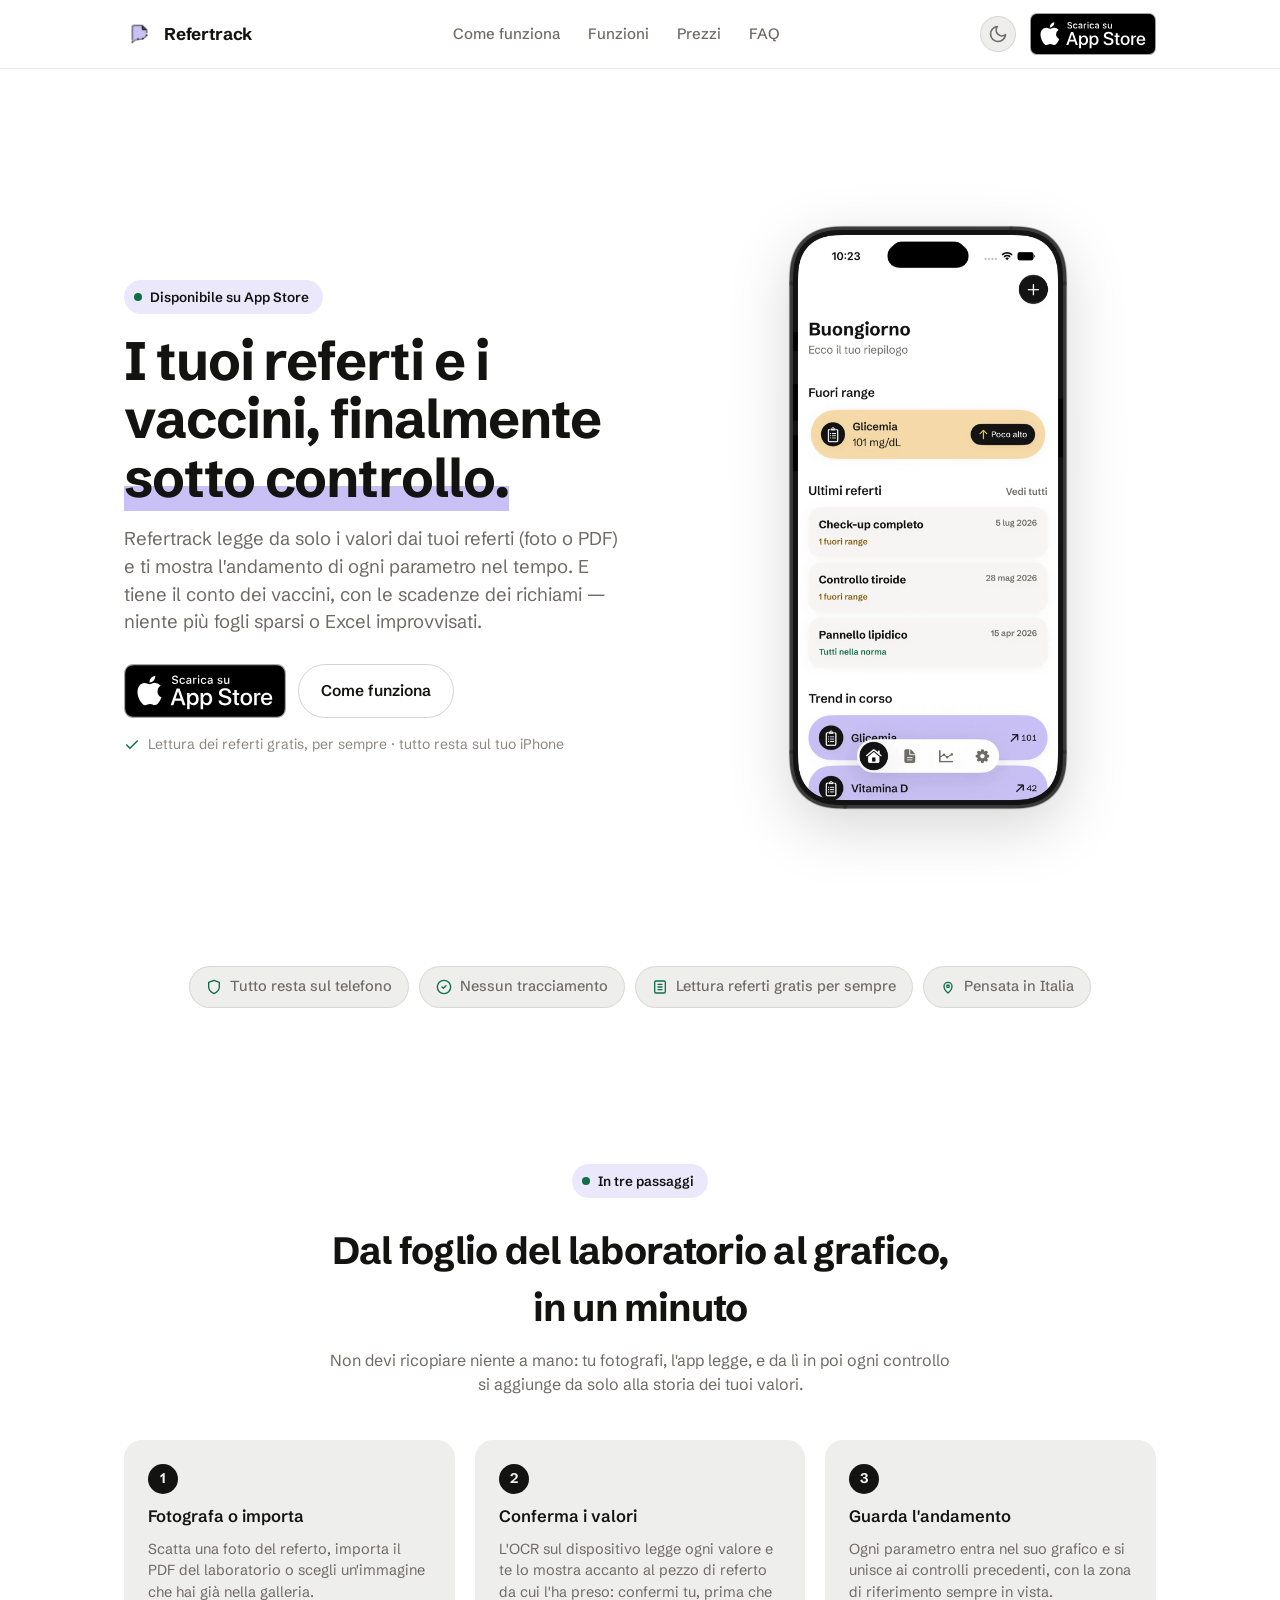
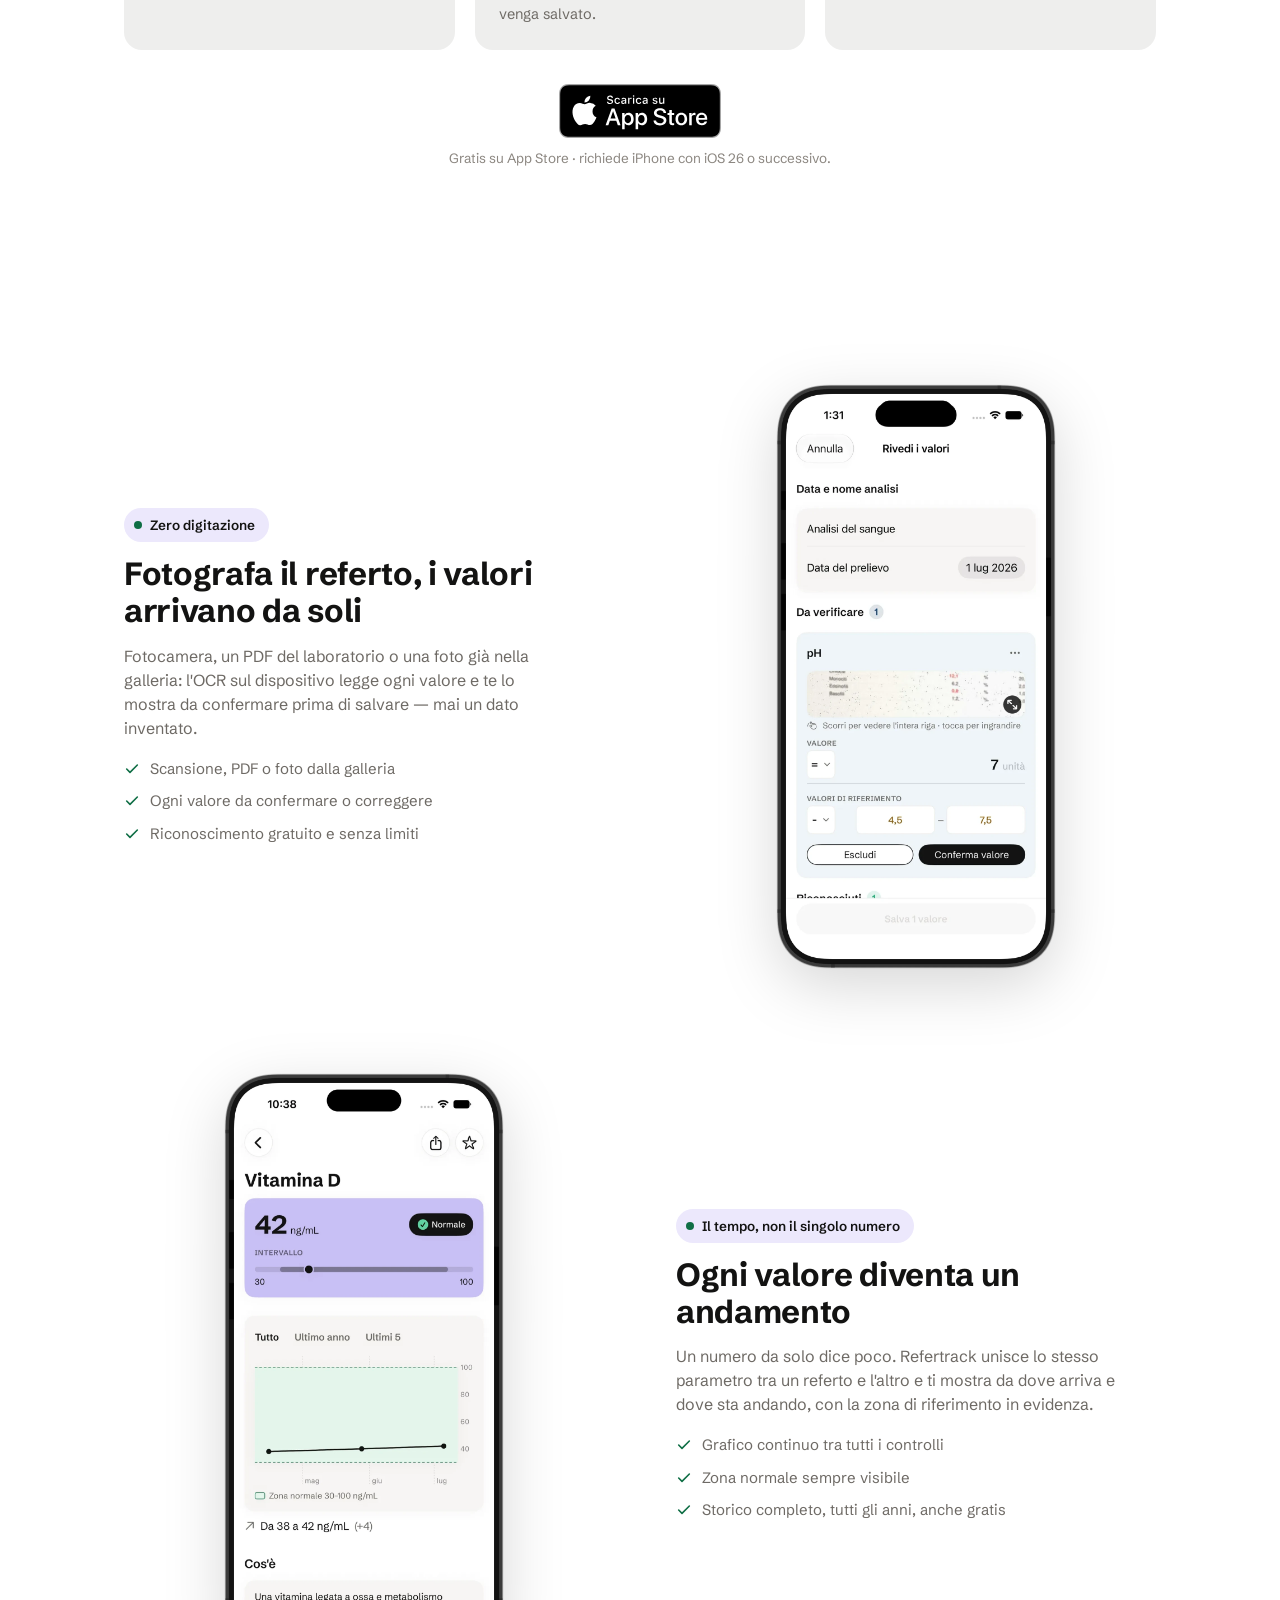
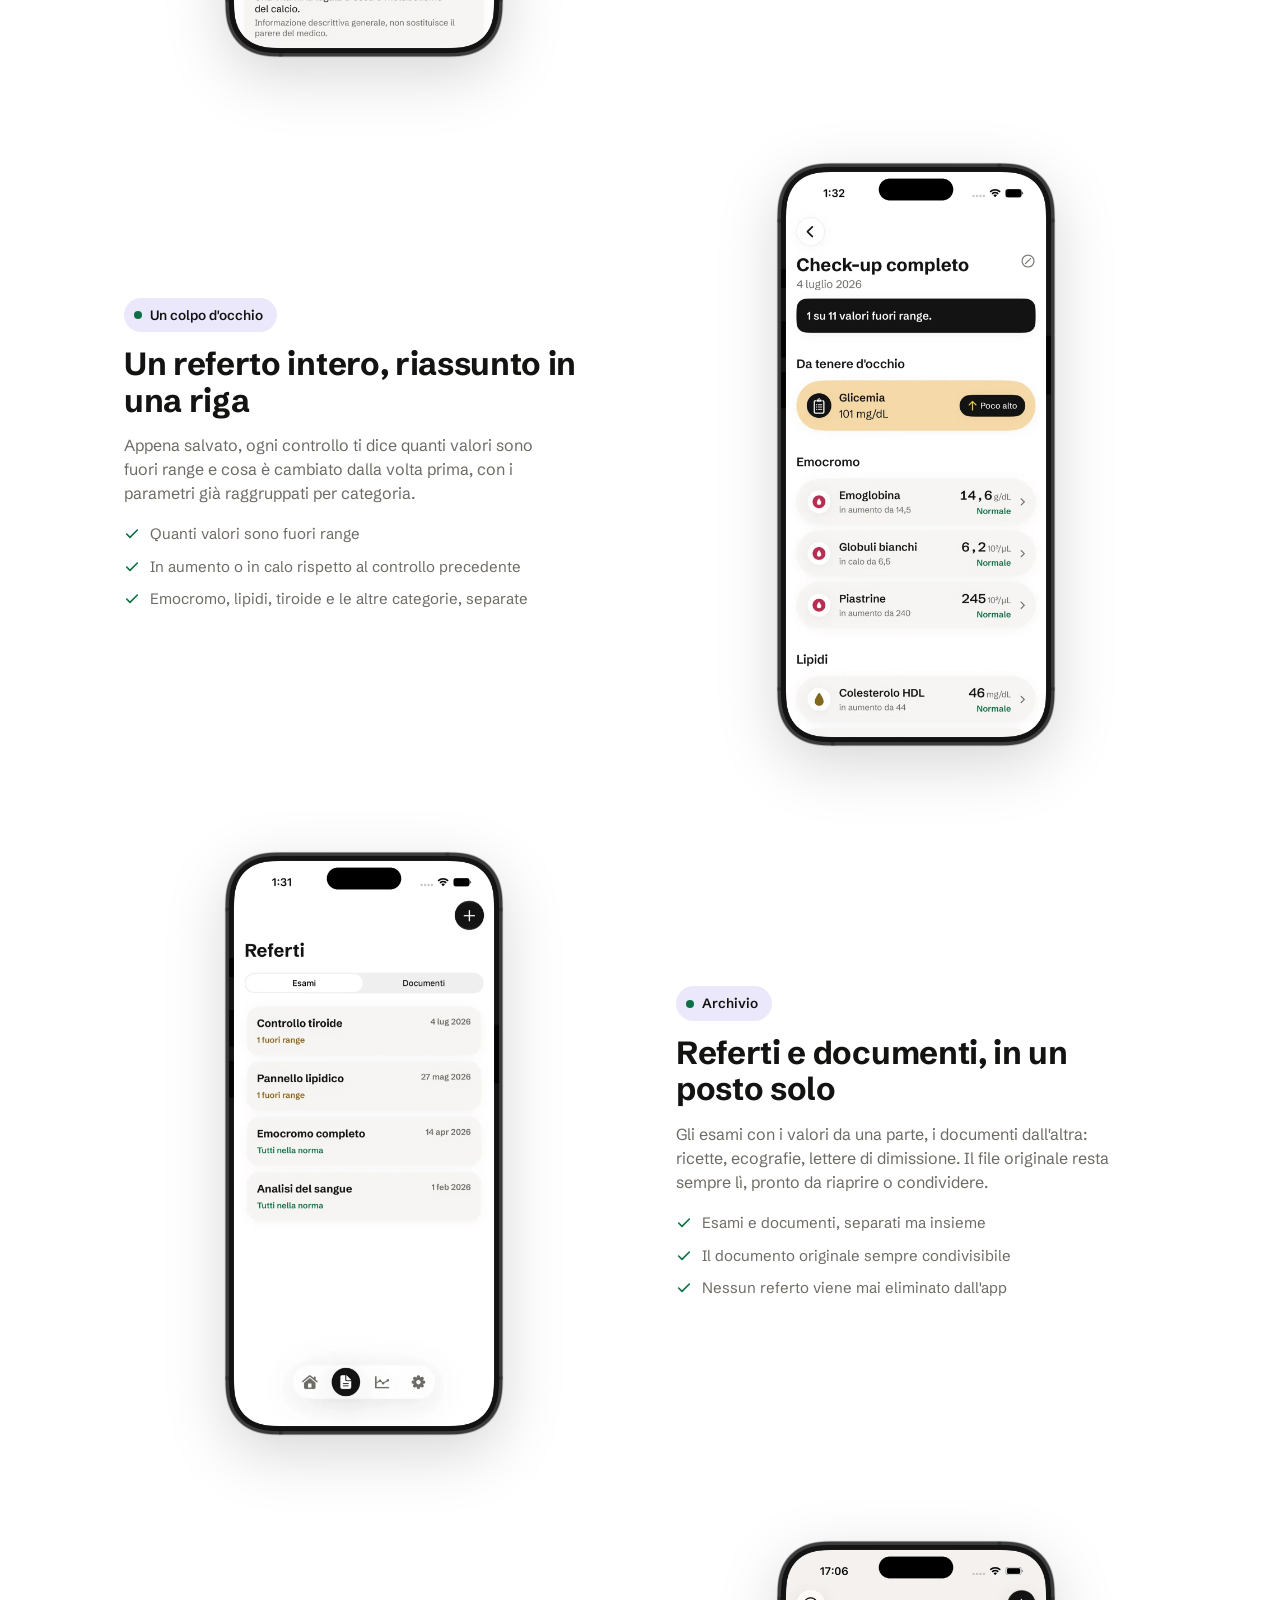
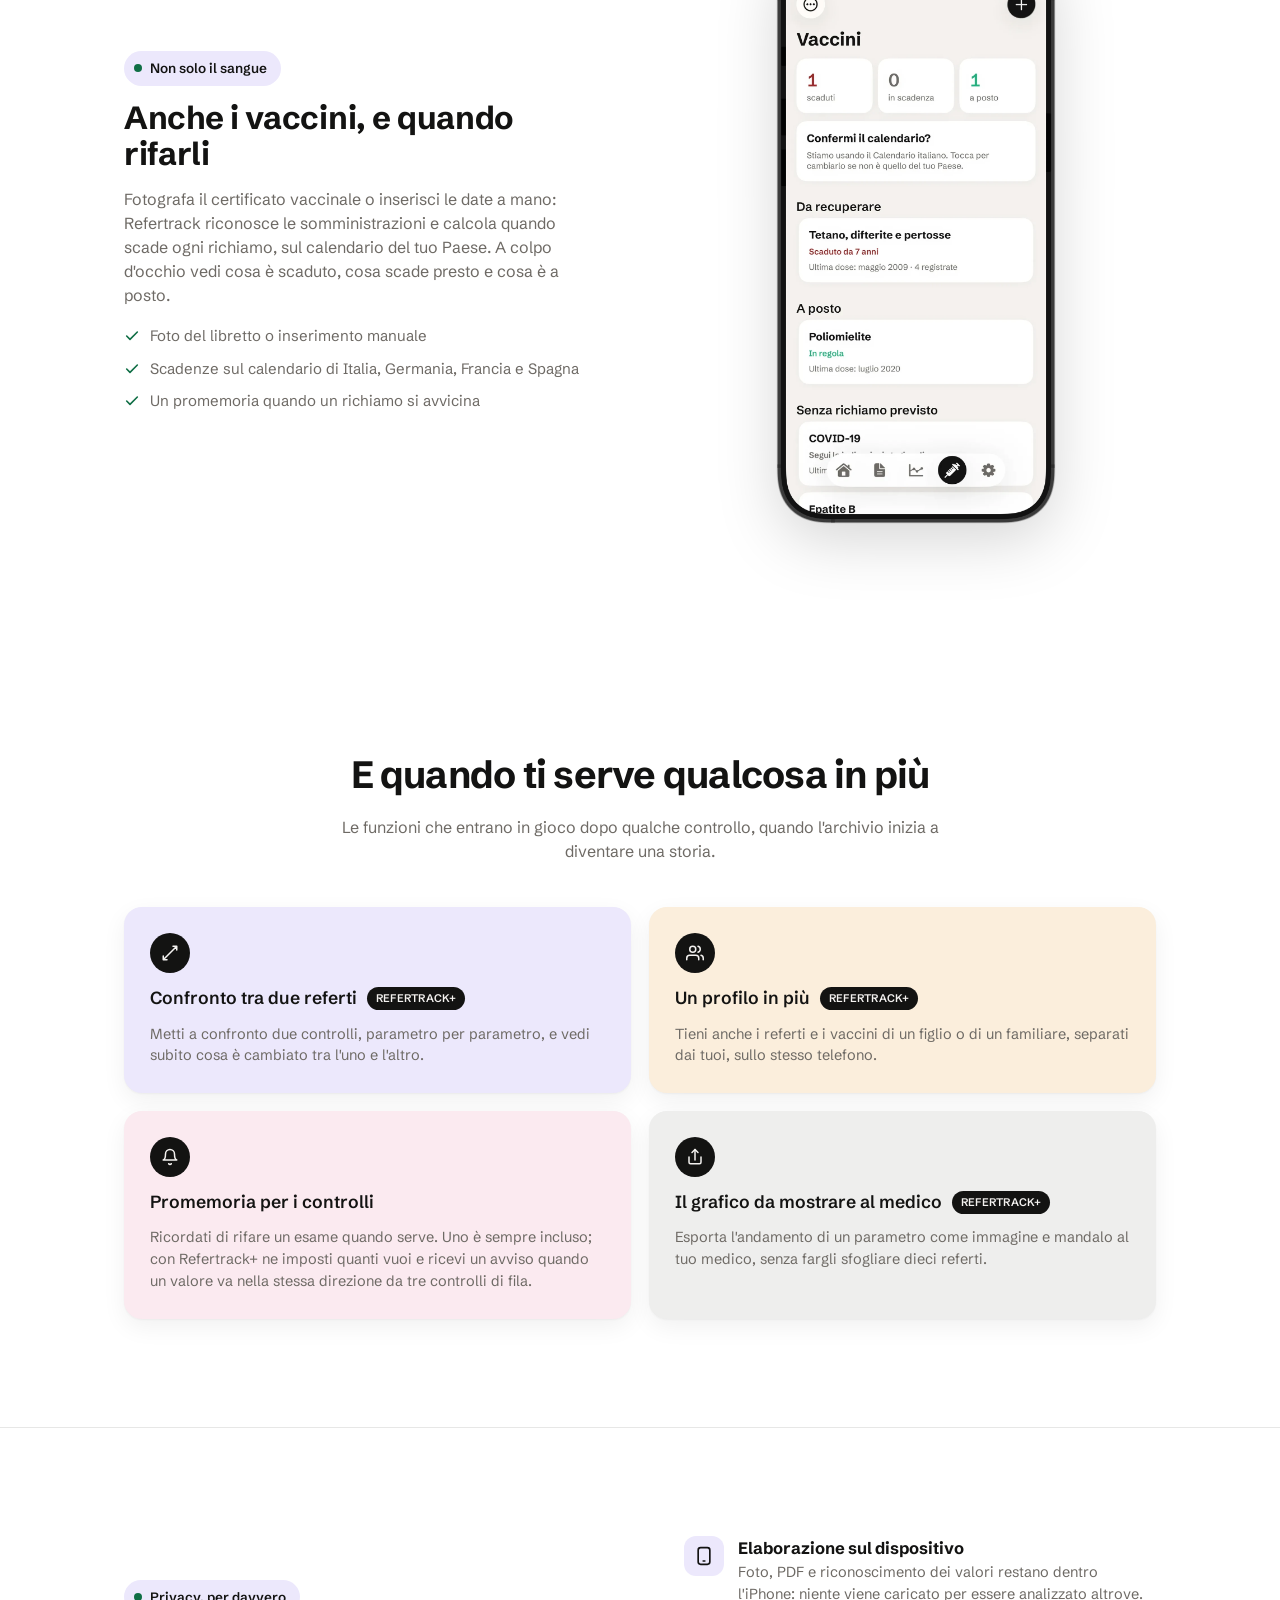
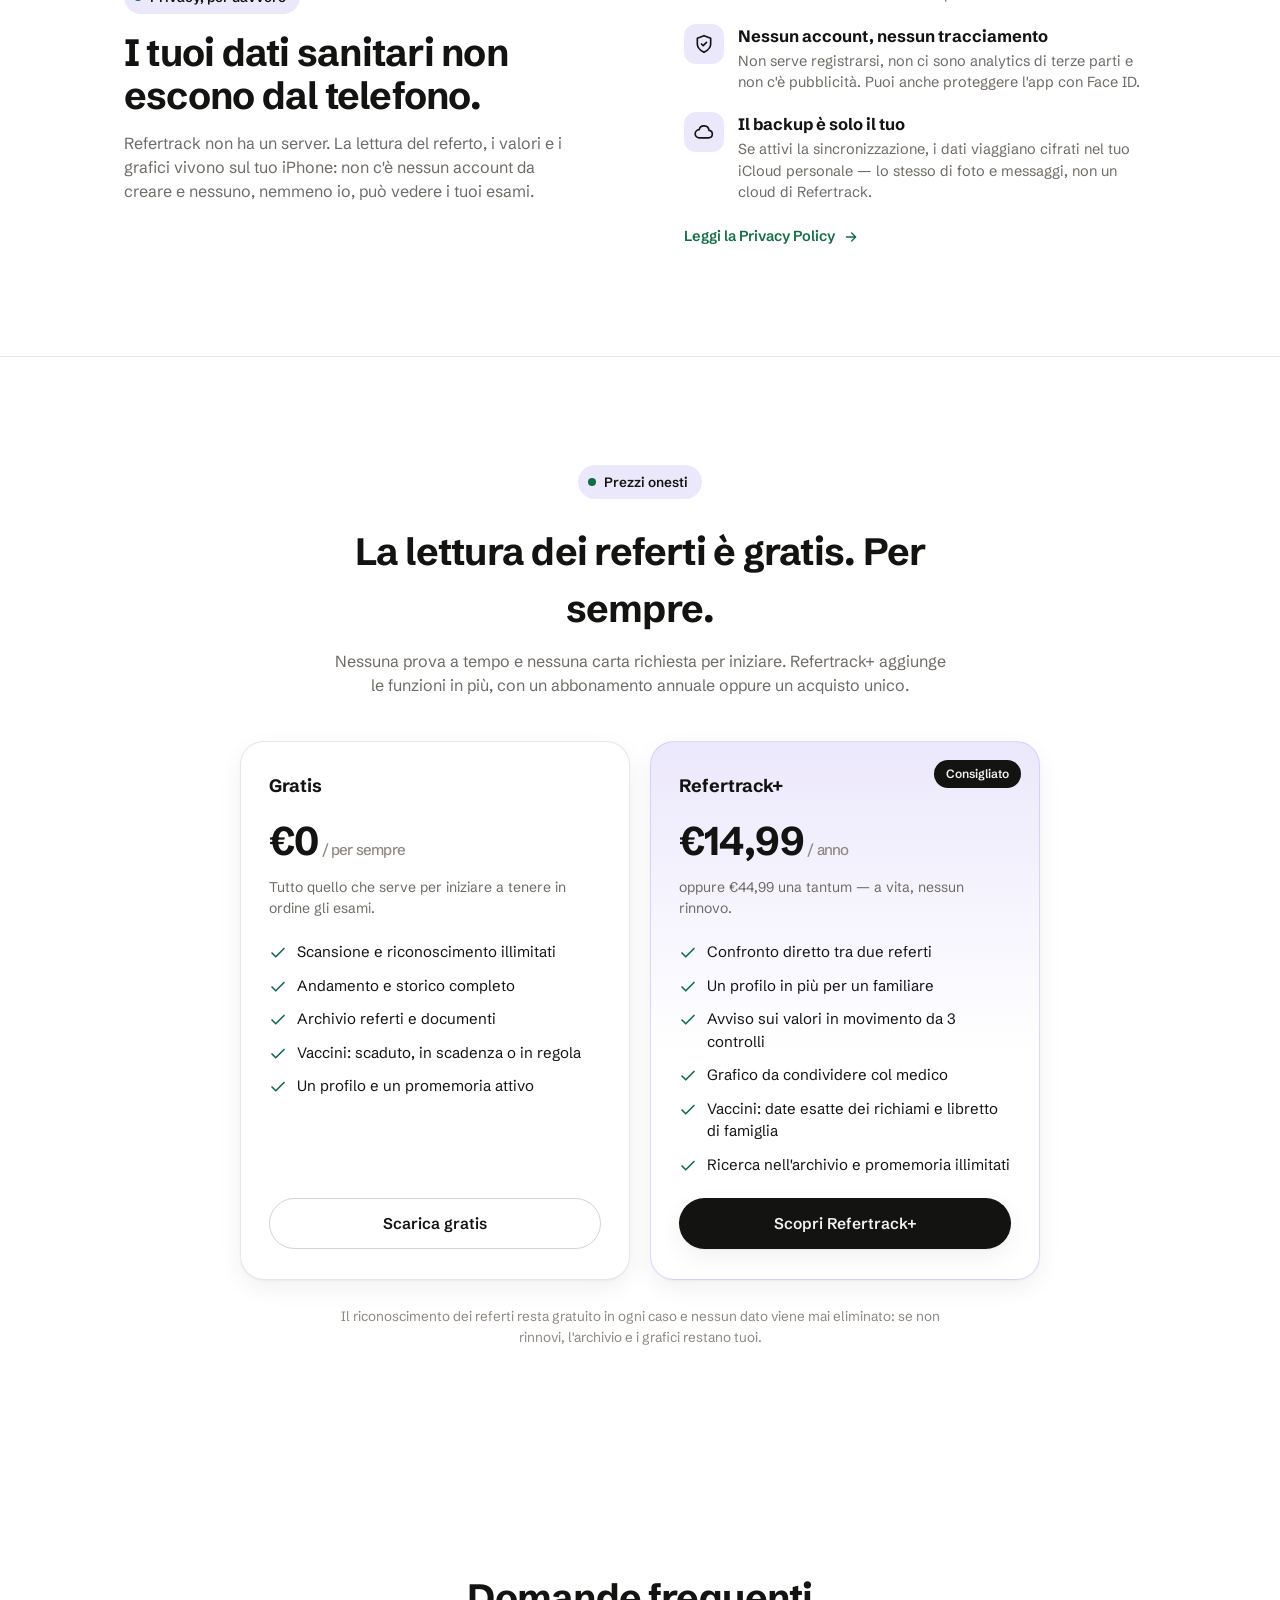
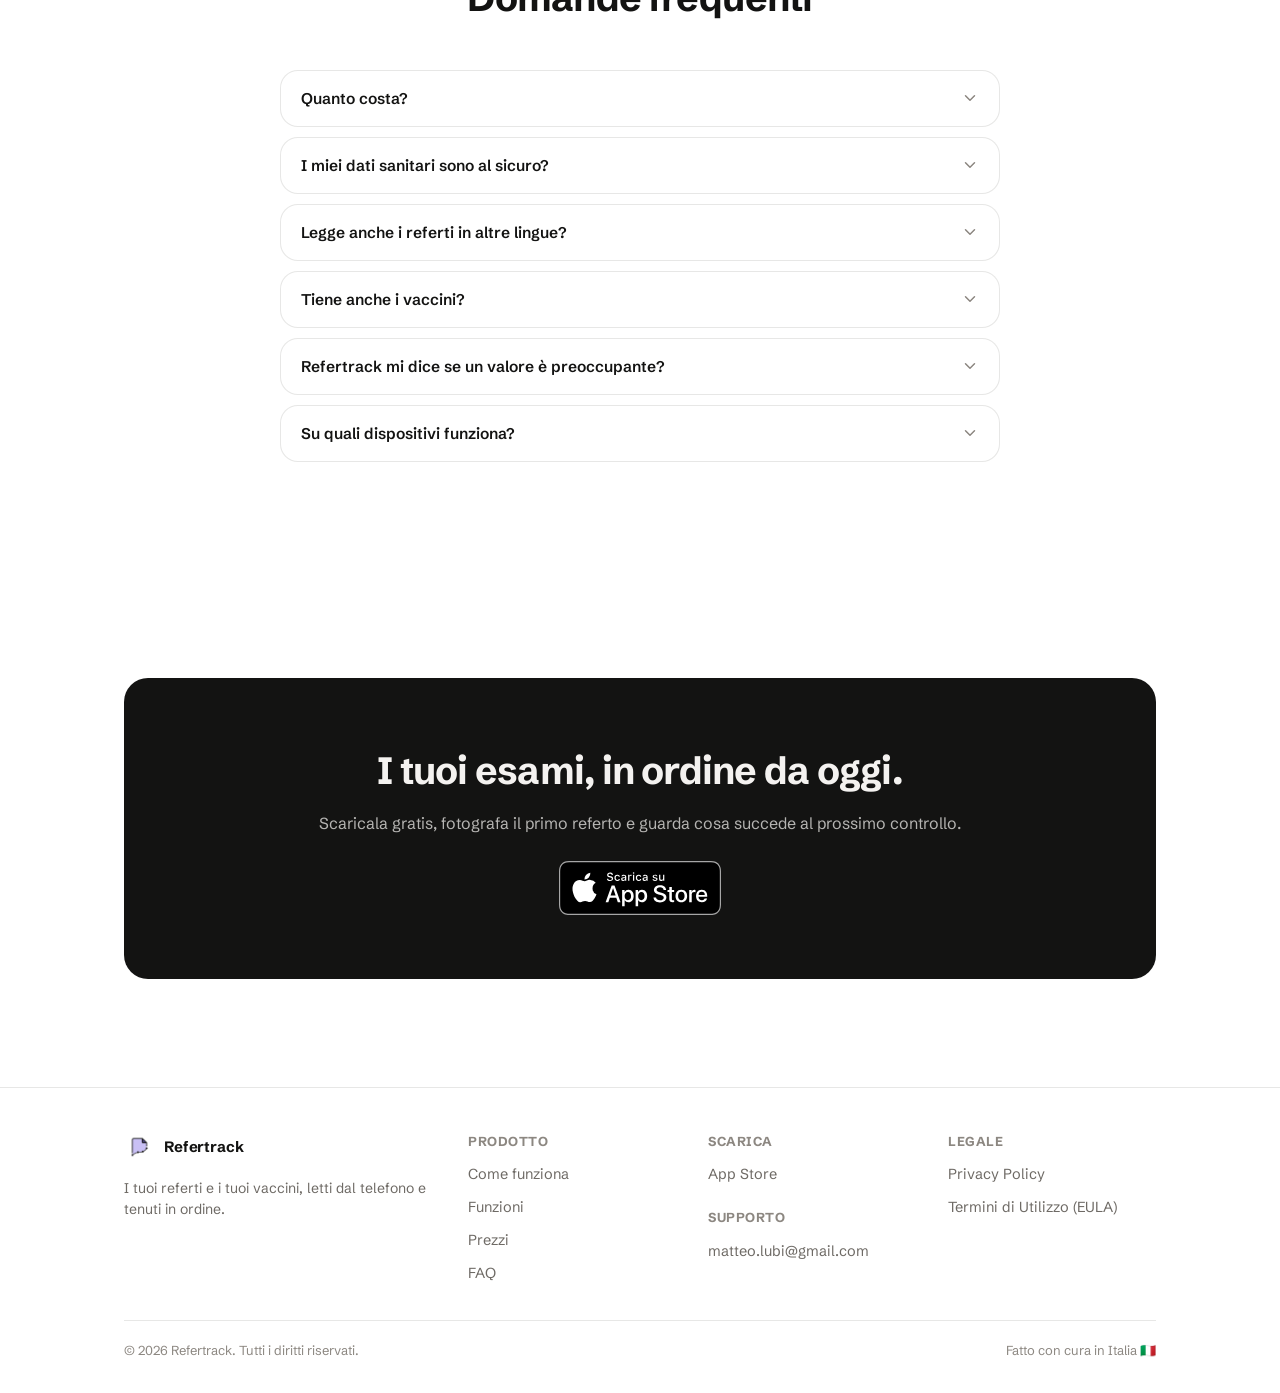
==== commit f32b974a: "Sito: mockup iPhone con la cornice dei post Instagram, generati da tools/frame.py Co-Authored-By: Cl" ====
--- a/index.html
+++ b/index.html
@@ -22,7 +22,7 @@
 <link rel="preconnect" href="https://fonts.googleapis.com" />
 <link rel="preconnect" href="https://fonts.gstatic.com" crossorigin />
 <link href="https://fonts.googleapis.com/css2?family=Schibsted+Grotesk:wght@400;500;600;700&display=swap" rel="stylesheet" />
-<link rel="stylesheet" href="styles.css" />
+<link rel="stylesheet" href="styles.css?v=20261018a" />
 <script>
   (function () {
     try {
@@ -85,7 +85,7 @@
     </div>
     <div class="hero-media reveal">
       <div class="device">
-        <img src="assets/screens/01-dashboard.webp" alt="La schermata iniziale di Refertrack, con il valore fuori range e gli ultimi referti" width="900" height="1956" />
+        <img src="assets/screens/01-dashboard.webp" alt="La schermata iniziale di Refertrack, con il valore fuori range e gli ultimi referti" width="1000" height="2089" />
       </div>
     </div>
   </div>
@@ -151,7 +151,7 @@
         </ul>
       </div>
       <div class="device">
-        <img src="assets/screens/02-revisione.webp" alt="La revisione di un referto in Refertrack: il valore letto dall'OCR accanto al ritaglio della foto" width="900" height="1956" loading="lazy" />
+        <img src="assets/screens/02-revisione.webp" alt="La revisione di un referto in Refertrack: il valore letto dall'OCR accanto al ritaglio della foto" width="1000" height="2089" loading="lazy" />
       </div>
     </div>
 
@@ -167,7 +167,7 @@
         </ul>
       </div>
       <div class="device">
-        <img src="assets/screens/03-parametro.webp" alt="Il dettaglio della Vitamina D in Refertrack, con il grafico dell'andamento e la zona normale" width="900" height="1956" loading="lazy" />
+        <img src="assets/screens/03-parametro.webp" alt="Il dettaglio della Vitamina D in Refertrack, con il grafico dell'andamento e la zona normale" width="1000" height="2089" loading="lazy" />
       </div>
     </div>
 
@@ -183,7 +183,7 @@
         </ul>
       </div>
       <div class="device">
-        <img src="assets/screens/05-dettaglio.webp" alt="Il dettaglio di un check-up in Refertrack, con i valori raggruppati per categoria" width="900" height="1956" loading="lazy" />
+        <img src="assets/screens/05-dettaglio.webp" alt="Il dettaglio di un check-up in Refertrack, con i valori raggruppati per categoria" width="1000" height="2089" loading="lazy" />
       </div>
     </div>
 
@@ -199,7 +199,7 @@
         </ul>
       </div>
       <div class="device">
-        <img src="assets/screens/04-referti.webp" alt="L'elenco dei referti in Refertrack, con lo stato di ogni controllo" width="900" height="1956" loading="lazy" />
+        <img src="assets/screens/04-referti.webp" alt="L'elenco dei referti in Refertrack, con lo stato di ogni controllo" width="1000" height="2089" loading="lazy" />
       </div>
     </div>
 
@@ -215,7 +215,7 @@
         </ul>
       </div>
       <div class="device">
-        <img src="assets/screens/06-vaccini.webp" alt="La panoramica dei vaccini in Refertrack: i contatori scaduto, in scadenza e a posto, con la card dell'antitetanica scaduta da 7 anni" width="900" height="1956" loading="lazy" />
+        <img src="assets/screens/06-vaccini.webp" alt="La panoramica dei vaccini in Refertrack: i contatori scaduto, in scadenza e a posto, con la card dell'antitetanica scaduta da 7 anni" width="1000" height="2089" loading="lazy" />
       </div>
     </div>
 
--- a/styles.css
+++ b/styles.css
@@ -162,27 +162,16 @@
 .hero-reassure { margin-top: 16px; display: flex; align-items: center; gap: 8px; font-size: 14px; color: var(--text-tertiary); }
 .hero-reassure svg { color: var(--accent-green); flex: none; }
 
-/* Stesso schema del sito Quillino (frame giudicato meglio riuscito): `box-sizing: content-box`
-   contro il reset globale border-box così `aspect-ratio` descrive l'area DENTRO il padding (dove
-   vive lo screenshot) — padding/bordo si aggiungono fuori, niente calcolo bordo/content-box misto
-   che aveva causato "il contenuto esce dagli iphone" nella versione precedente. Bezel sottile
-   (5px, non 10px): un bordo spesso è stato bocciato più volte su Quillino come "troppo chunky".
-   Bordo fisso rgba(255,255,255,0.22) (non da var tema): resta leggibile anche quando lo
-   screenshot dentro è in dark mode e quasi nero quanto la cornice stessa. */
+/* La cornice (stessa DeviceKit dei post Instagram, vedi tools/frame.py) è già nell'immagine, con
+   trasparenza: qui restano solo misura e ombra. */
 .device {
-  position: relative; box-sizing: content-box;
-  width: 100%; max-width: calc(280px - 10px);
-  aspect-ratio: 1206 / 2622;
-  background: #0b0a0a;
-  border-radius: 44px; padding: 5px;
-  border: 1px solid rgba(255,255,255,0.22);
-  box-shadow: var(--shadow-float);
+  position: relative;
+  width: 100%; max-width: 280px;
+  aspect-ratio: 1000 / 2089;
+  filter: drop-shadow(0 18px 30px rgba(0,0,0,.16));
   margin: 0 auto;
 }
-.device img {
-  width: 100%; height: 100%;
-  object-fit: cover; border-radius: 40px;
-}
+.device img { width: 100%; height: 100%; object-fit: contain; }
 .hero-media { display: flex; justify-content: center; }
 
 /* ------------------------------------------------------------------ Trust */
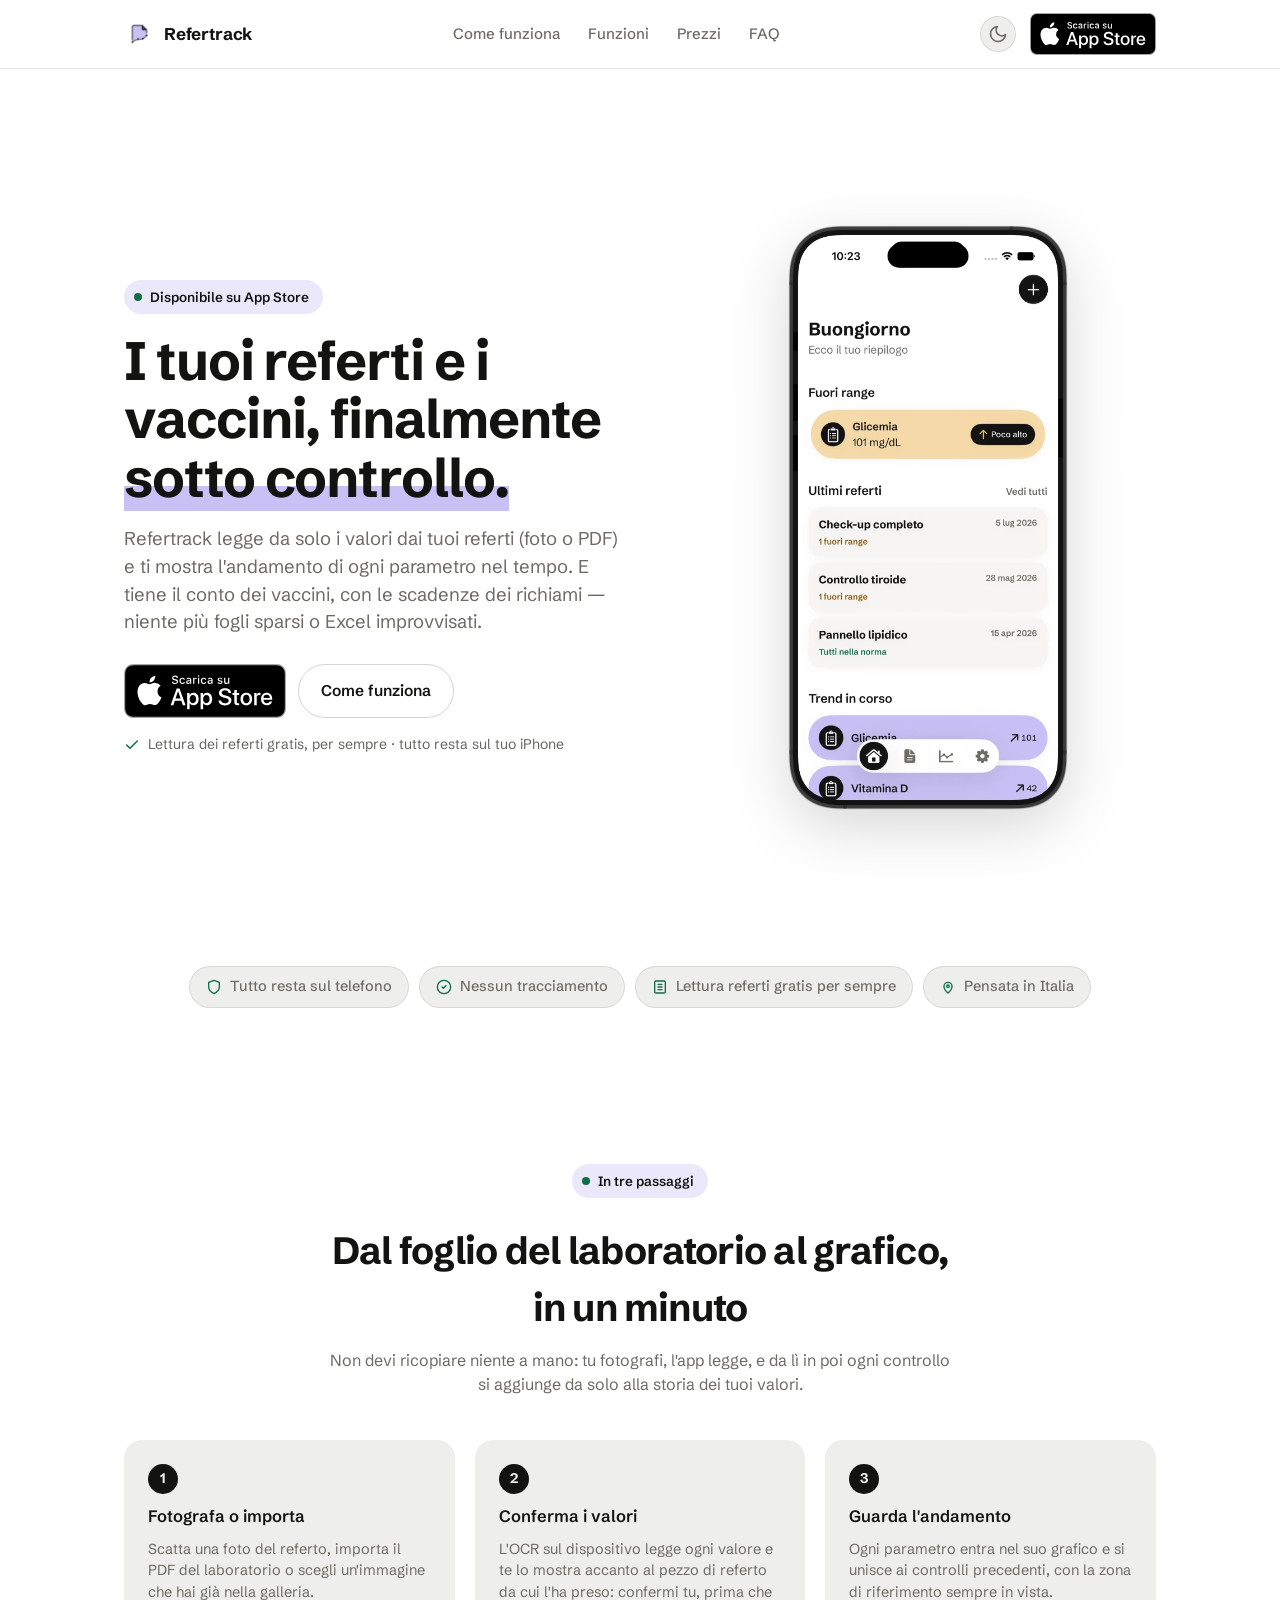
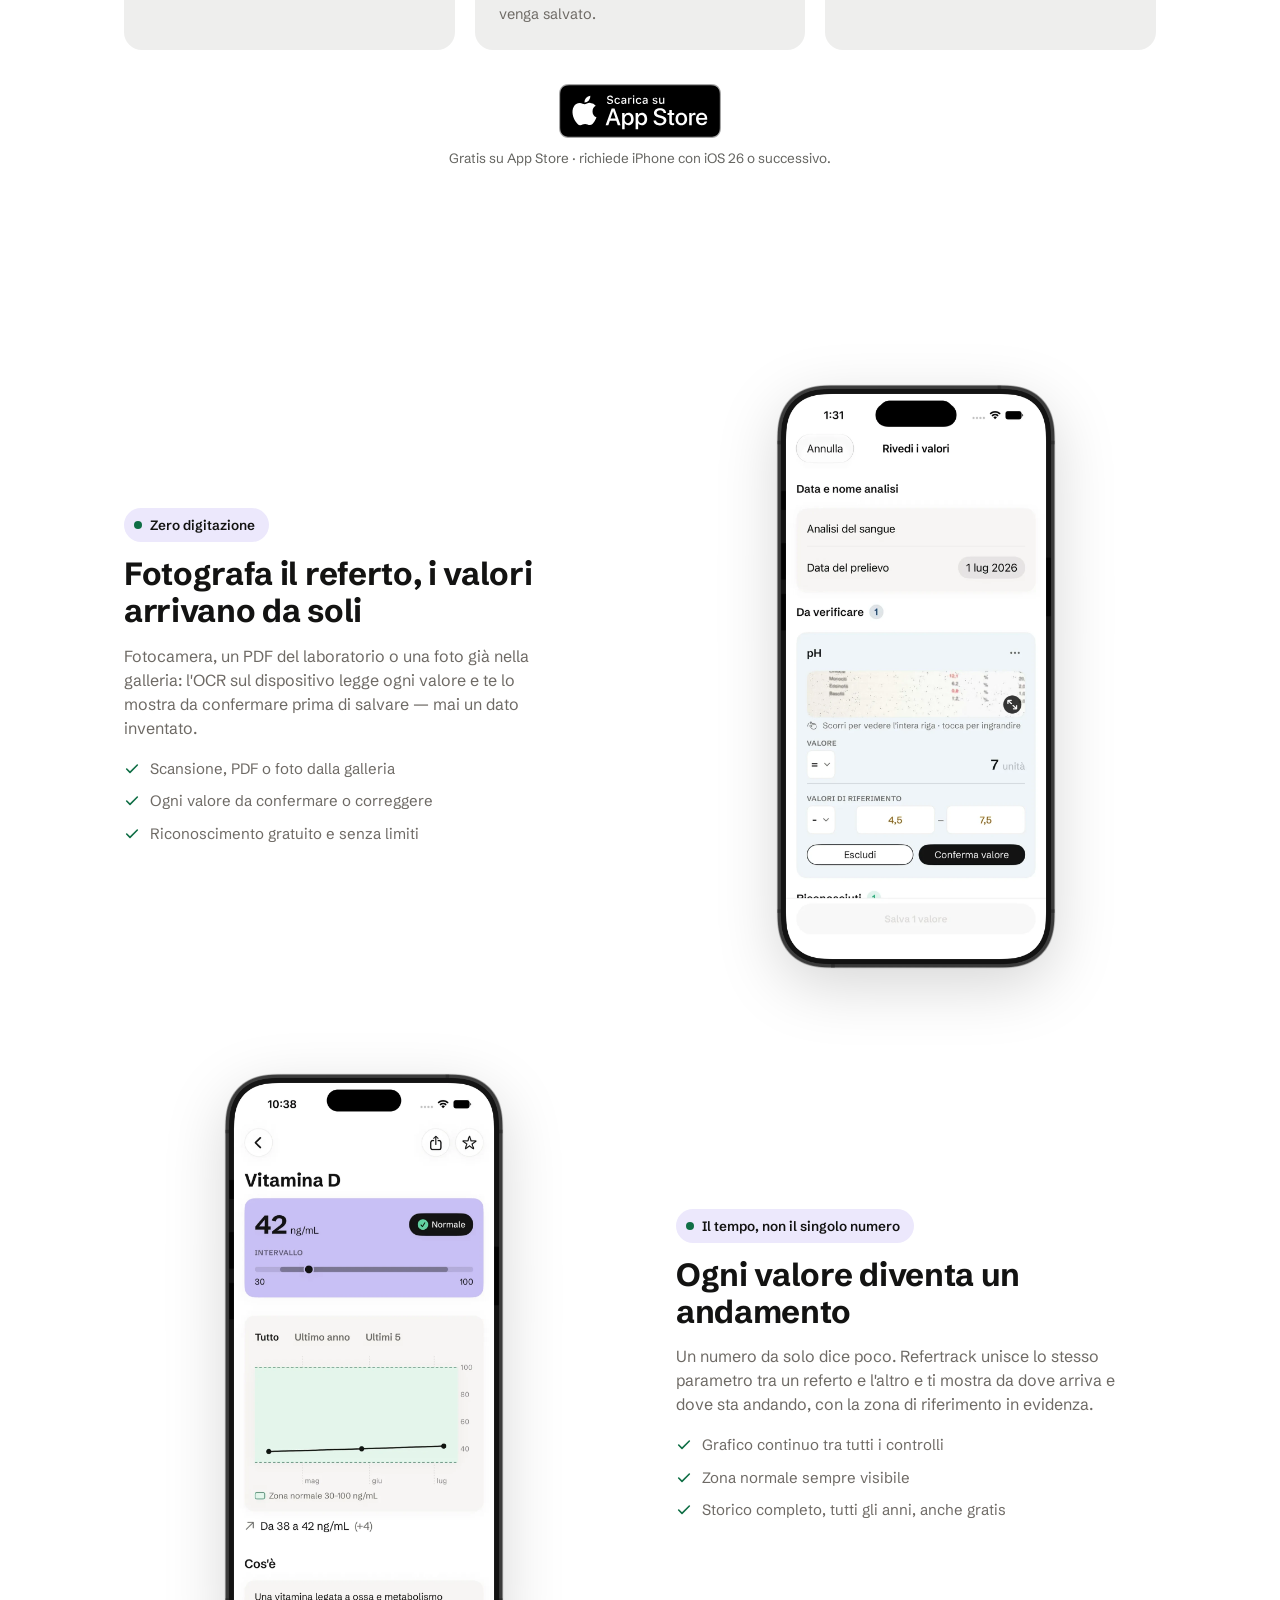
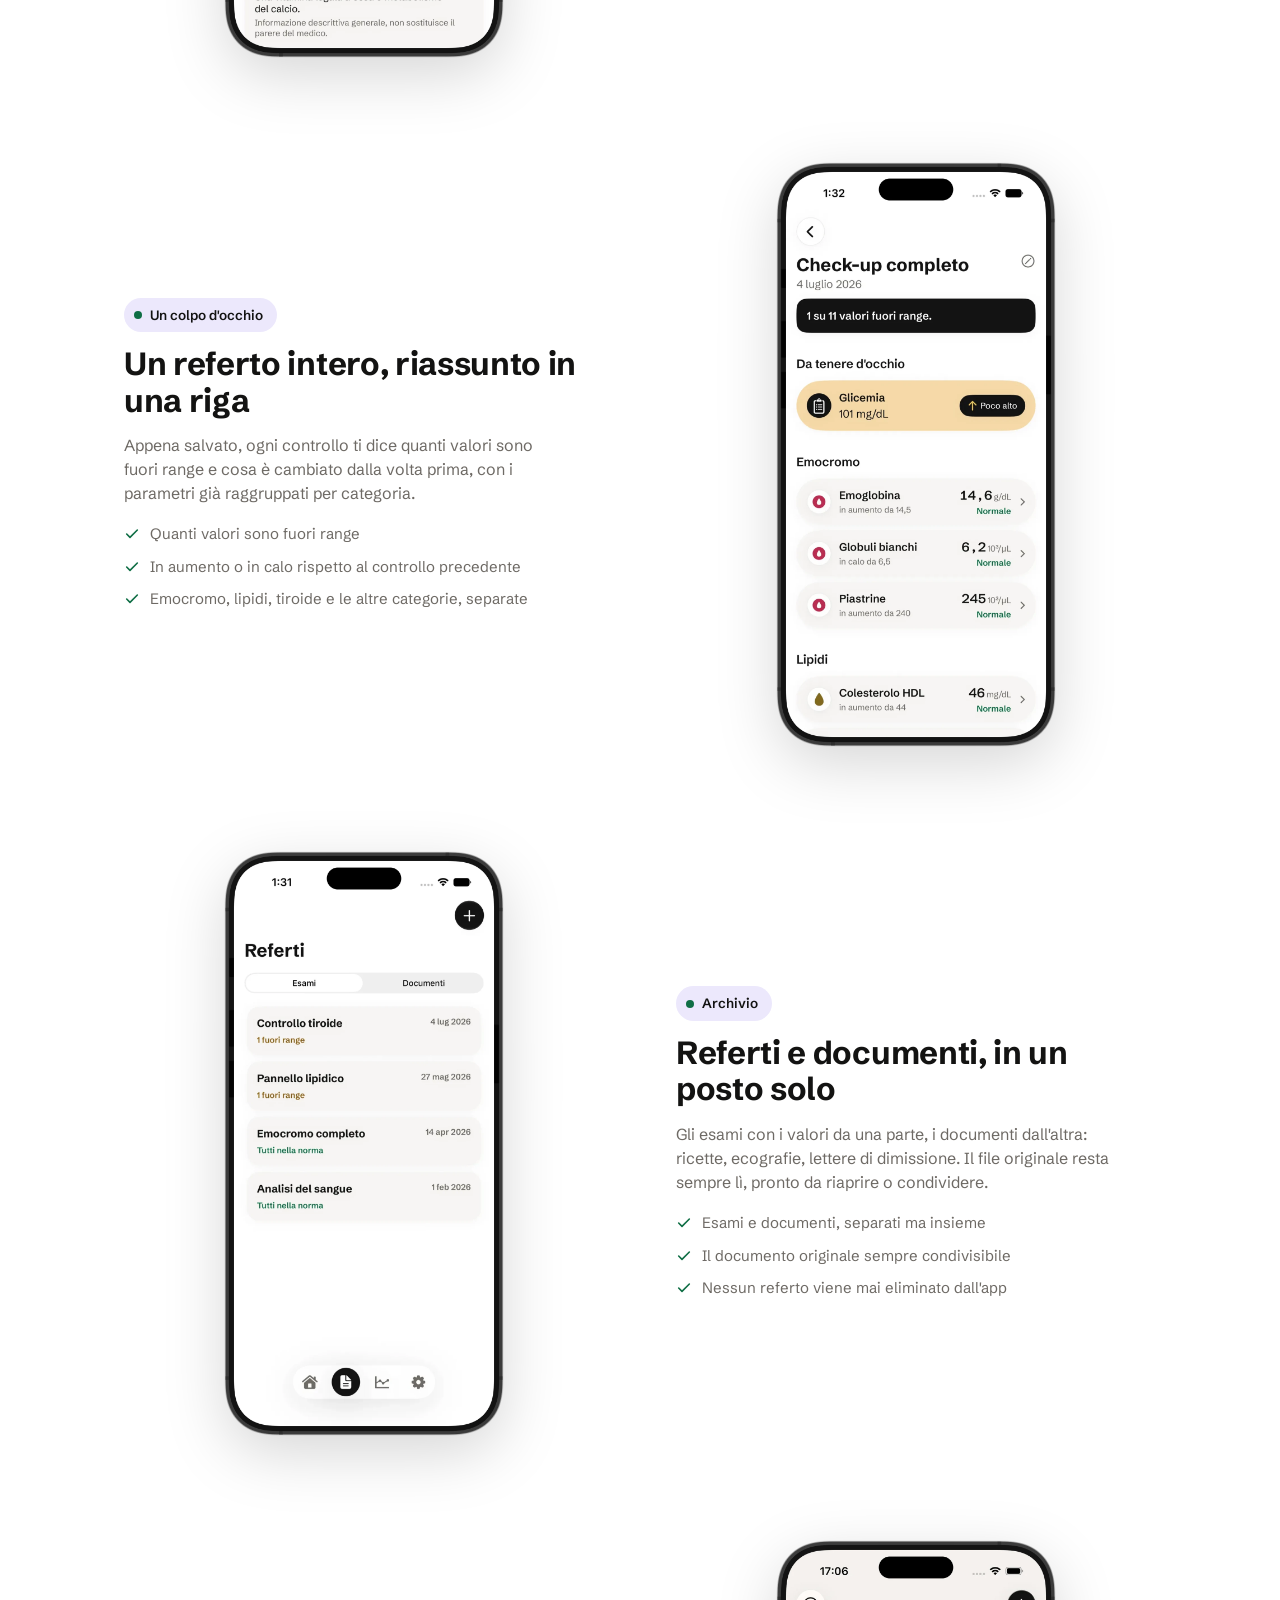
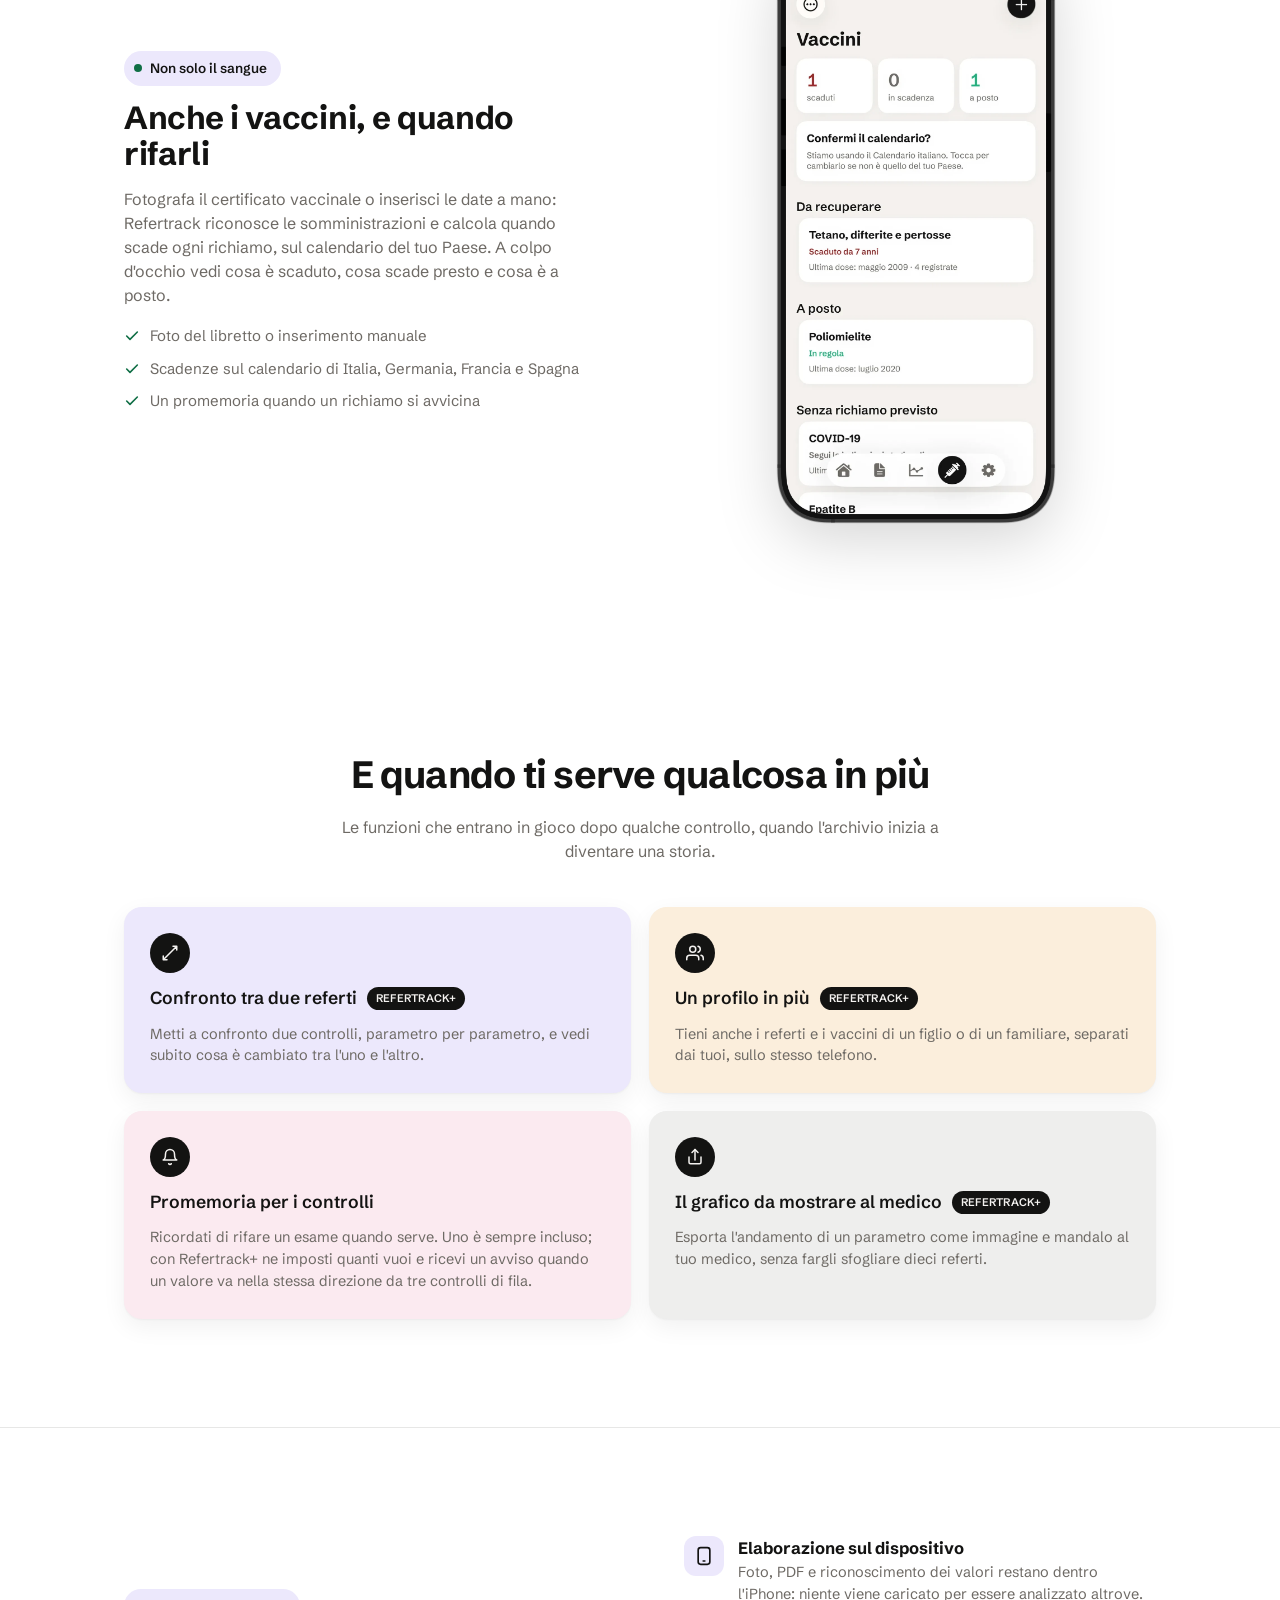
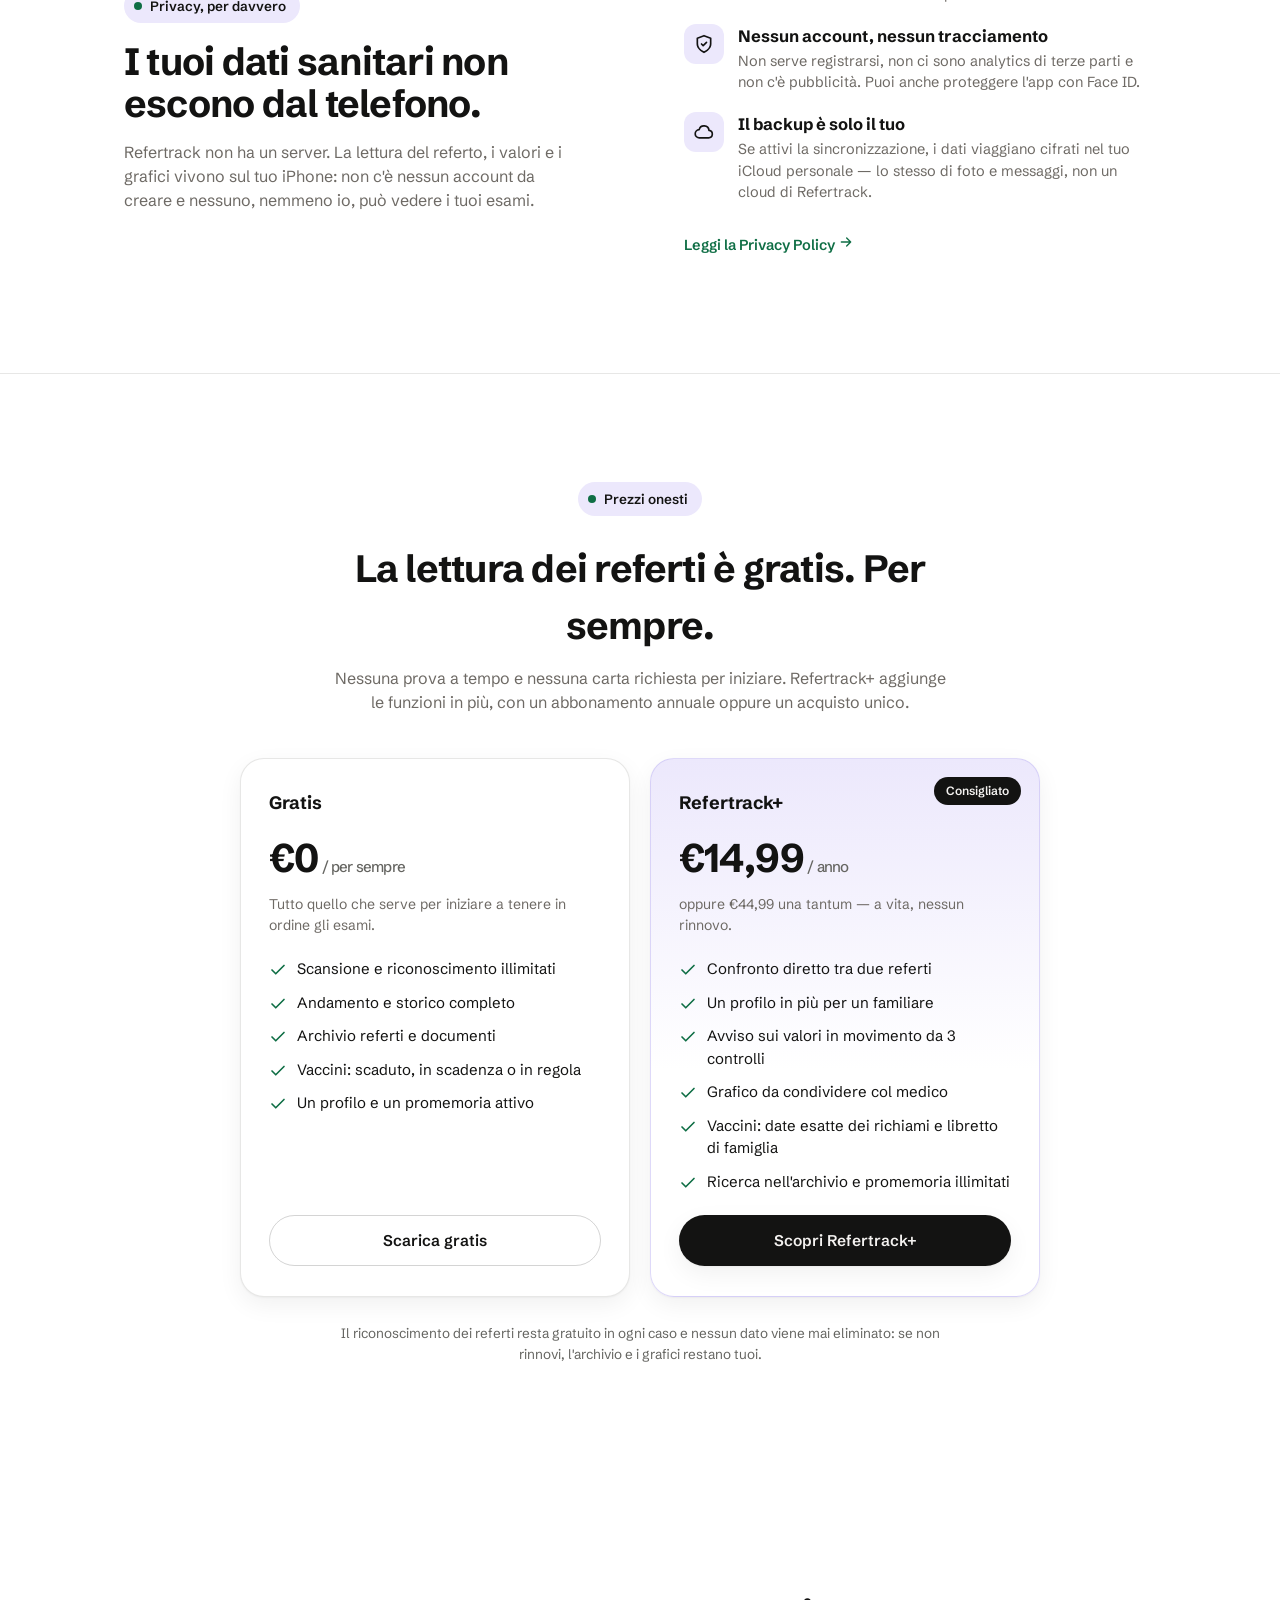
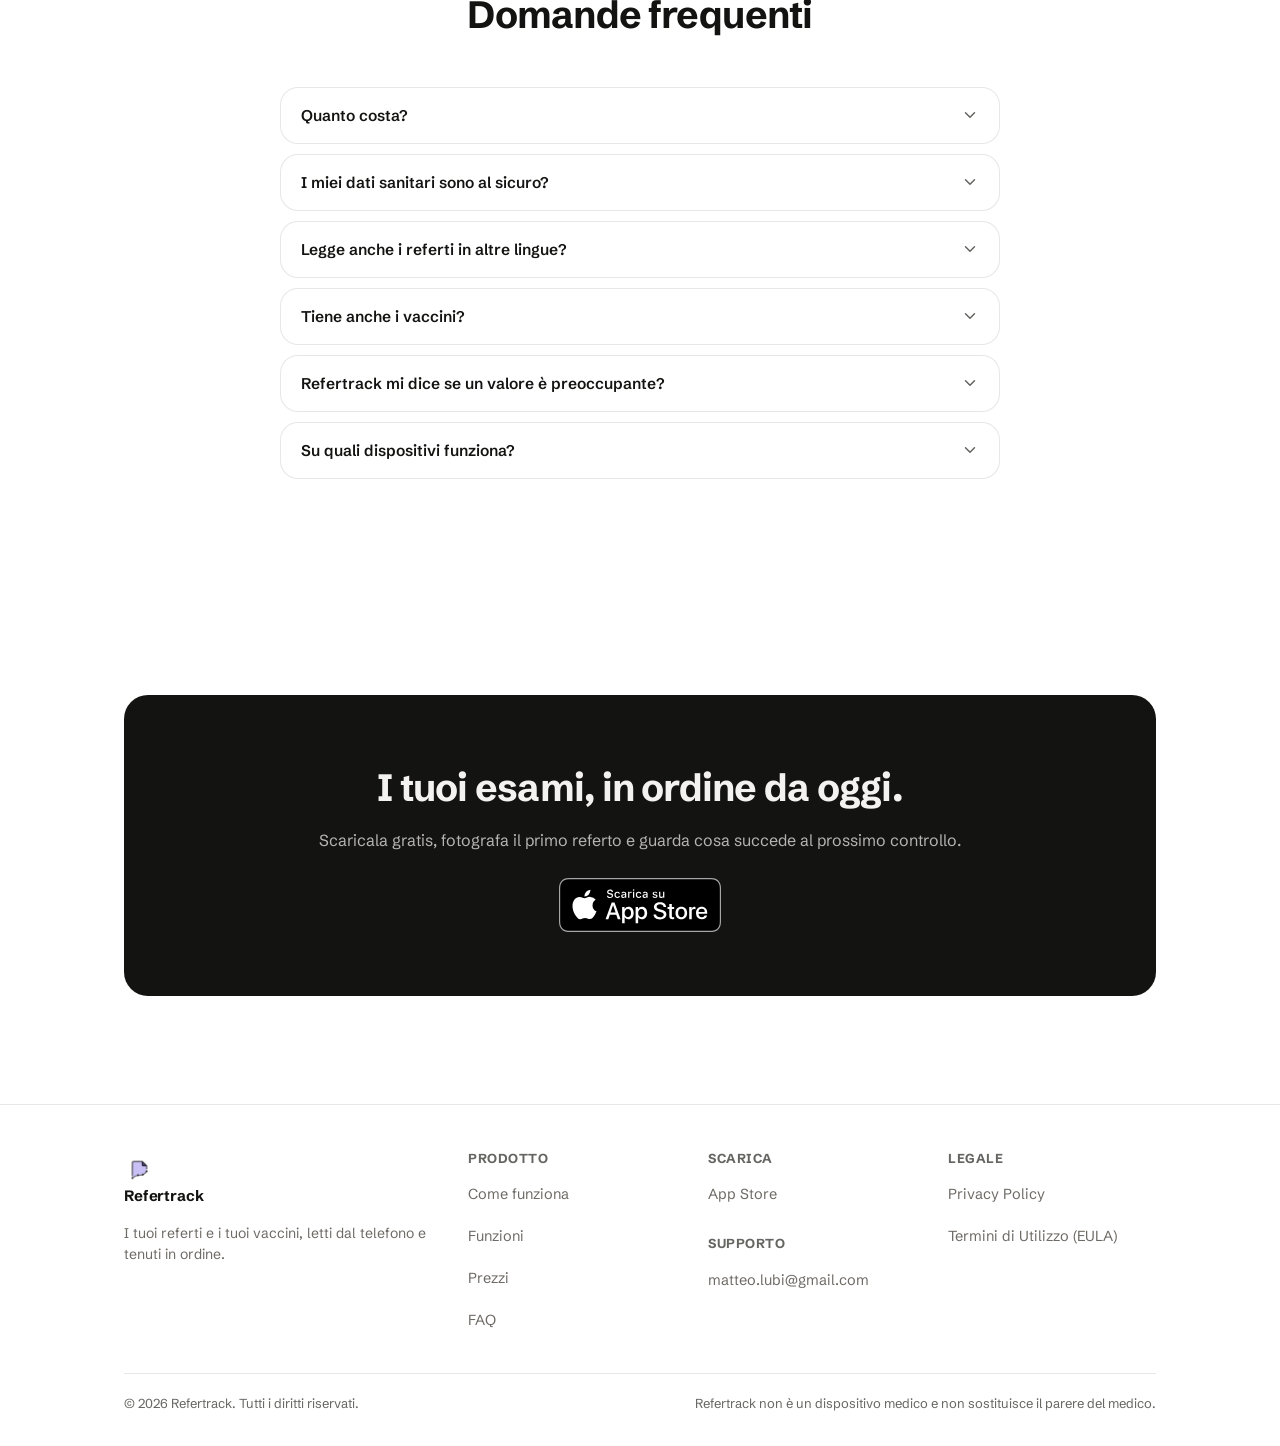
==== commit 8857d64e: "Audit multi-ruolo: font in locale, JSON-LD, sitemap, main e skip link, contrasto AA, avviso non disp" ====
--- a/index.html
+++ b/index.html
@@ -17,12 +17,108 @@
 <meta name="theme-color" content="#FFFFFF" media="(prefers-color-scheme: light)" />
 <meta name="theme-color" content="#121110" media="(prefers-color-scheme: dark)" />
 
+<link rel="canonical" href="https://matteolubinu.github.io/refertrack/" />
 <link rel="icon" href="assets/icon.png" type="image/png" />
 <link rel="apple-touch-icon" href="assets/icon.png" />
-<link rel="preconnect" href="https://fonts.googleapis.com" />
-<link rel="preconnect" href="https://fonts.gstatic.com" crossorigin />
-<link href="https://fonts.googleapis.com/css2?family=Schibsted+Grotesk:wght@400;500;600;700&display=swap" rel="stylesheet" />
-<link rel="stylesheet" href="styles.css?v=20261018a" />
+<link rel="preload" href="fonts/schibsted-grotesk-Regular.woff" as="font" type="font/woff" crossorigin />
+<link rel="stylesheet" href="styles.css?v=20261018c" />
+<script type="application/ld+json">
+{
+  "@context": "https://schema.org",
+  "@graph": [
+    {
+      "@type": "SoftwareApplication",
+      "name": "Refertrack",
+      "operatingSystem": "iOS",
+      "applicationCategory": "HealthApplication",
+      "url": "https://matteolubinu.github.io/refertrack/",
+      "downloadUrl": "https://apps.apple.com/it/app/refertrack-referti-ed-esami/id6792460771",
+      "inLanguage": [
+        "it",
+        "en",
+        "de",
+        "fr",
+        "es"
+      ],
+      "description": "Refertrack legge i valori dei referti con l'OCR sul dispositivo e mostra l'andamento di ogni parametro nel tempo. Tiene anche il conto dei vaccini e delle scadenze dei richiami. I dati restano sull'iPhone.",
+      "screenshot": "https://matteolubinu.github.io/refertrack/assets/screens/01-dashboard.webp",
+      "offers": [
+        {
+          "@type": "Offer",
+          "name": "Gratis",
+          "price": "0",
+          "priceCurrency": "EUR"
+        },
+        {
+          "@type": "Offer",
+          "name": "Refertrack+ annuale",
+          "price": "14.99",
+          "priceCurrency": "EUR"
+        },
+        {
+          "@type": "Offer",
+          "name": "Refertrack+ a vita",
+          "price": "44.99",
+          "priceCurrency": "EUR"
+        }
+      ]
+    },
+    {
+      "@type": "FAQPage",
+      "mainEntity": [
+        {
+          "@type": "Question",
+          "name": "Quanto costa?",
+          "acceptedAnswer": {
+            "@type": "Answer",
+            "text": "L'app è gratuita e la lettura dei referti lo resta per sempre, senza limiti di scansioni. Refertrack+ costa €14,99 all'anno oppure €44,99 una tantum (a vita, senza rinnovo) e aggiunge confronto tra referti, un profilo in più, avvisi sui valori in movimento, condivisione del grafico, le date esatte dei richiami dei vaccini col libretto di famiglia e promemoria illimitati."
+          }
+        },
+        {
+          "@type": "Question",
+          "name": "I miei dati sanitari sono al sicuro?",
+          "acceptedAnswer": {
+            "@type": "Answer",
+            "text": "Sì: foto e valori vengono elaborati sul tuo iPhone, mai su un server di Refertrack. Non c'è un account da creare, non c'è tracciamento e l'unico backup è quello del tuo iCloud personale, se lo attivi."
+          }
+        },
+        {
+          "@type": "Question",
+          "name": "Legge anche i referti in altre lingue?",
+          "acceptedAnswer": {
+            "@type": "Answer",
+            "text": "Sì. Refertrack parla italiano, inglese, francese, tedesco e spagnolo, e riconosce i nomi dei parametri anche sui referti stranieri in quelle lingue — utile se ti capita di fare esami all'estero."
+          }
+        },
+        {
+          "@type": "Question",
+          "name": "Tiene anche i vaccini?",
+          "acceptedAnswer": {
+            "@type": "Answer",
+            "text": "Sì. Fotografi il certificato vaccinale o inserisci le date a mano, e Refertrack calcola quando scade ogni richiamo sul calendario del tuo Paese (Italia, Germania, Francia, Spagna) e te lo ricorda. Sapere se un vaccino è scaduto o in regola è gratis; con Refertrack+ vedi le date esatte e gestisci il libretto di tutta la famiglia. Le scadenze sono indicative e non sostituiscono il parere del medico."
+          }
+        },
+        {
+          "@type": "Question",
+          "name": "Refertrack mi dice se un valore è preoccupante?",
+          "acceptedAnswer": {
+            "@type": "Answer",
+            "text": "No, e non è quello che vuole fare. Refertrack organizza i tuoi valori e ti mostra come si muovono rispetto agli intervalli di riferimento del laboratorio: non fa diagnosi e non sostituisce il parere del tuo medico."
+          }
+        },
+        {
+          "@type": "Question",
+          "name": "Su quali dispositivi funziona?",
+          "acceptedAnswer": {
+            "@type": "Answer",
+            "text": "Su iPhone con iOS 26 o successivo. I dati si sincronizzano tra i tuoi dispositivi tramite il tuo iCloud personale, se attivi la sincronizzazione."
+          }
+        }
+      ]
+    }
+  ]
+}
+</script>
 <script>
   (function () {
     try {
@@ -36,6 +132,7 @@
 </script>
 </head>
 <body>
+<a class="skip" href="#main">Vai ai contenuti</a>
 
 <header class="nav" id="nav">
   <div class="container nav-inner">
@@ -65,6 +162,8 @@
 
 <span id="top"></span>
 
+<main id="main">
+
 <!-- ============================================================== HERO -->
 <section class="hero section">
   <div class="container hero-grid">
@@ -383,6 +482,7 @@
     </div>
   </div>
 </section>
+</main>
 
 <footer class="footer">
   <div class="container">
@@ -405,7 +505,7 @@
         <ul>
           <li><a href="https://apps.apple.com/it/app/refertrack-referti-ed-esami/id6792460771">App Store</a></li>
         </ul>
-        <h5 style="margin-top:22px;">Supporto</h5>
+        <h5 class="footer-gap">Supporto</h5>
         <ul>
           <li><a href="mailto:matteo.lubi@gmail.com">matteo.lubi@gmail.com</a></li>
         </ul>
@@ -420,7 +520,7 @@
     </div>
     <div class="footer-bottom">
       <span>© <span id="year">2026</span> Refertrack. Tutti i diritti riservati.</span>
-      <span>Fatto con cura in Italia 🇮🇹</span>
+      <span>Refertrack non è un dispositivo medico e non sostituisce il parere del medico.</span>
     </div>
   </div>
 </footer>
--- a/styles.css
+++ b/styles.css
@@ -1,3 +1,9 @@
+/* Schibsted Grotesk ospitato qui (OFL, fonts/OFL-Schibsted-Grotesk.txt): nessuna richiesta a Google Fonts. */
+@font-face { font-family: "Schibsted Grotesk"; font-style: normal; font-weight: 400; font-display: swap; src: url("fonts/schibsted-grotesk-Regular.woff") format("woff"); }
+@font-face { font-family: "Schibsted Grotesk"; font-style: normal; font-weight: 500; font-display: swap; src: url("fonts/schibsted-grotesk-Medium.woff") format("woff"); }
+@font-face { font-family: "Schibsted Grotesk"; font-style: normal; font-weight: 600; font-display: swap; src: url("fonts/schibsted-grotesk-SemiBold.woff") format("woff"); }
+@font-face { font-family: "Schibsted Grotesk"; font-style: normal; font-weight: 700; font-display: swap; src: url("fonts/schibsted-grotesk-Bold.woff") format("woff"); }
+
 /* =========================================================================
    Refertrack — sito ufficiale (app pubblicata su App Store)
    Token tradotti dal design system dell'app (DSColor/DSPalette/DashboardTheme):
@@ -12,7 +18,7 @@
 
   --text-primary:   #131312;
   --text-secondary: #6E6A65;
-  --text-tertiary:  #8C8781;
+  --text-tertiary:  #656561;
   --text-on-accent: #FFFFFF;
   --text-inverse:   #F4F2F0;
 
@@ -374,3 +380,11 @@
 @media (prefers-reduced-motion: reduce) {
   .reveal { transition: none; }
 }
+
+
+/* Salto al contenuto e margine del secondo blocco del piè di pagina */
+.skip { position: absolute; left: 16px; top: -48px; z-index: 100; padding: 10px 16px; border-radius: 8px; background: var(--bg-inverse); color: #fff; font-size: 14px; text-decoration: none; }
+.skip:focus { top: 16px; }
+.footer-gap { margin-top: 22px; }
+.footer a { display: inline-block; padding: 6px 0; }
+.privacy-link { display: inline-block; padding: 8px 0; }
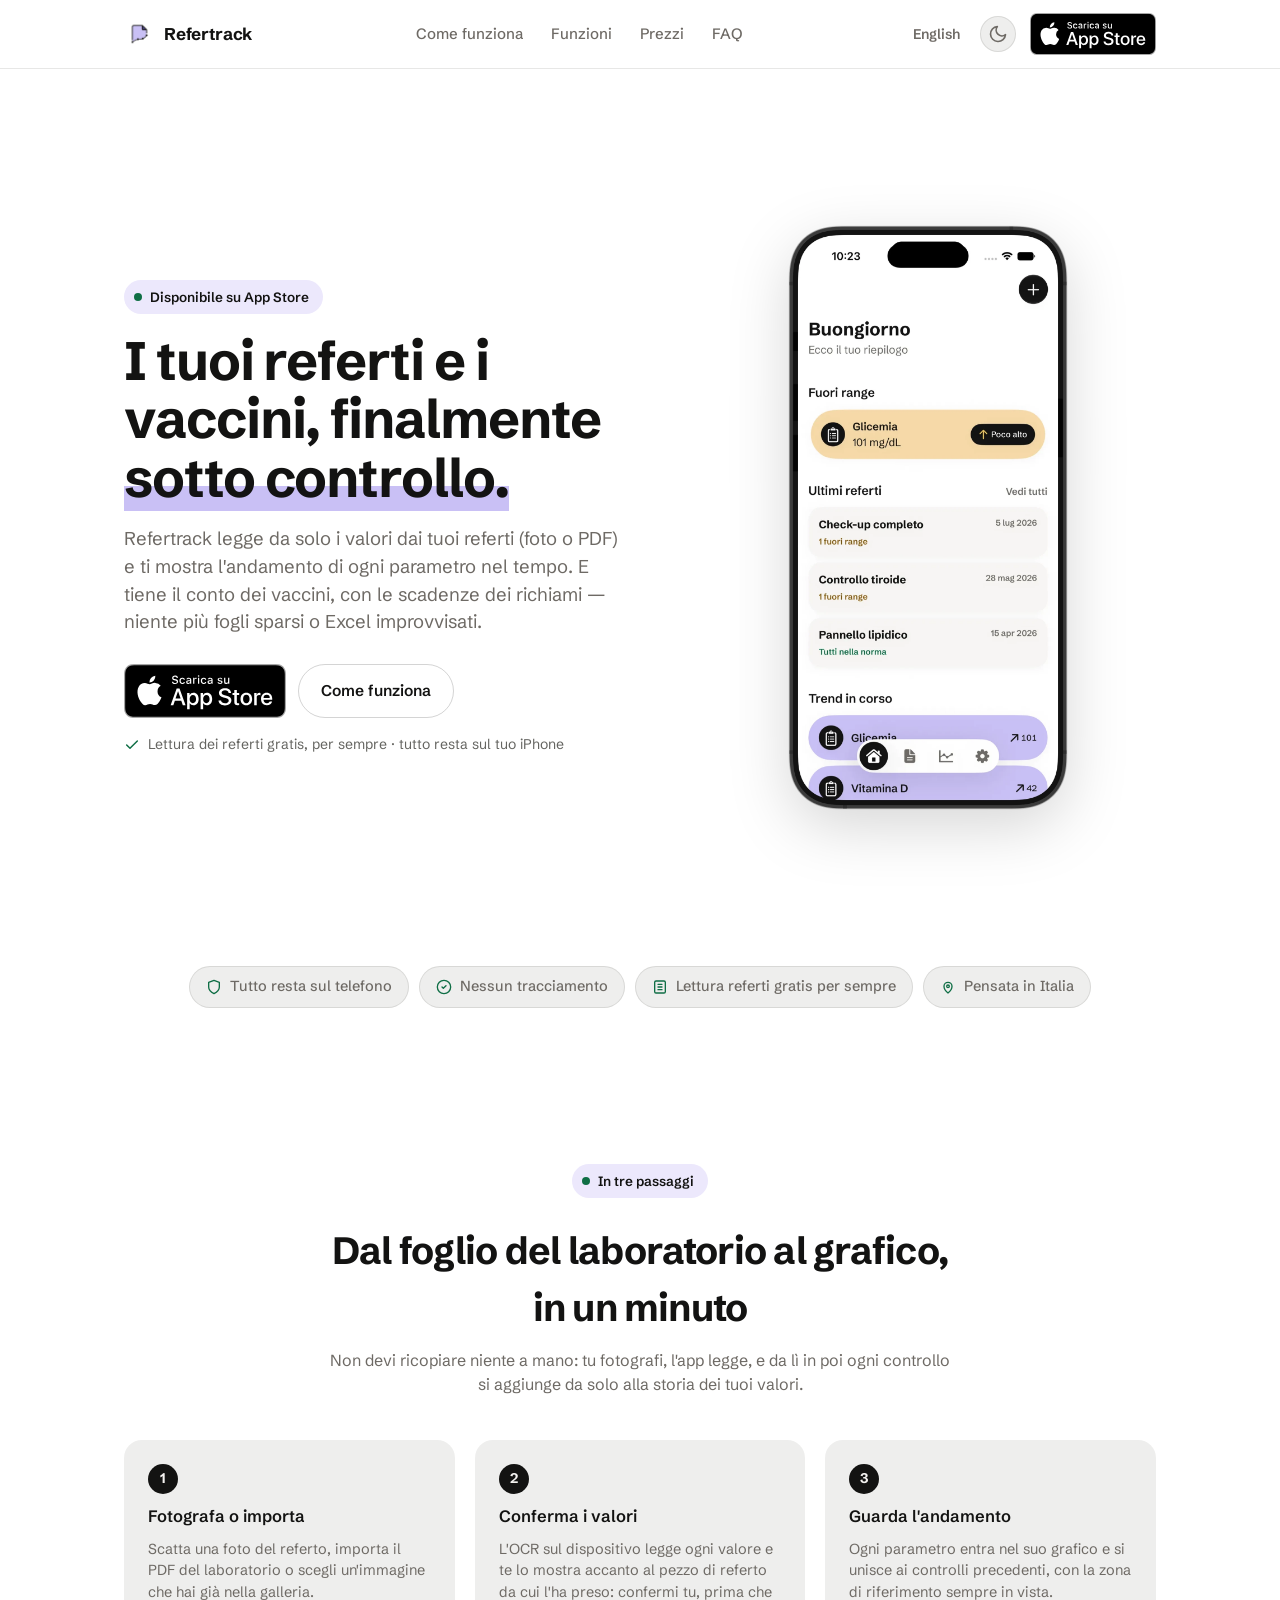
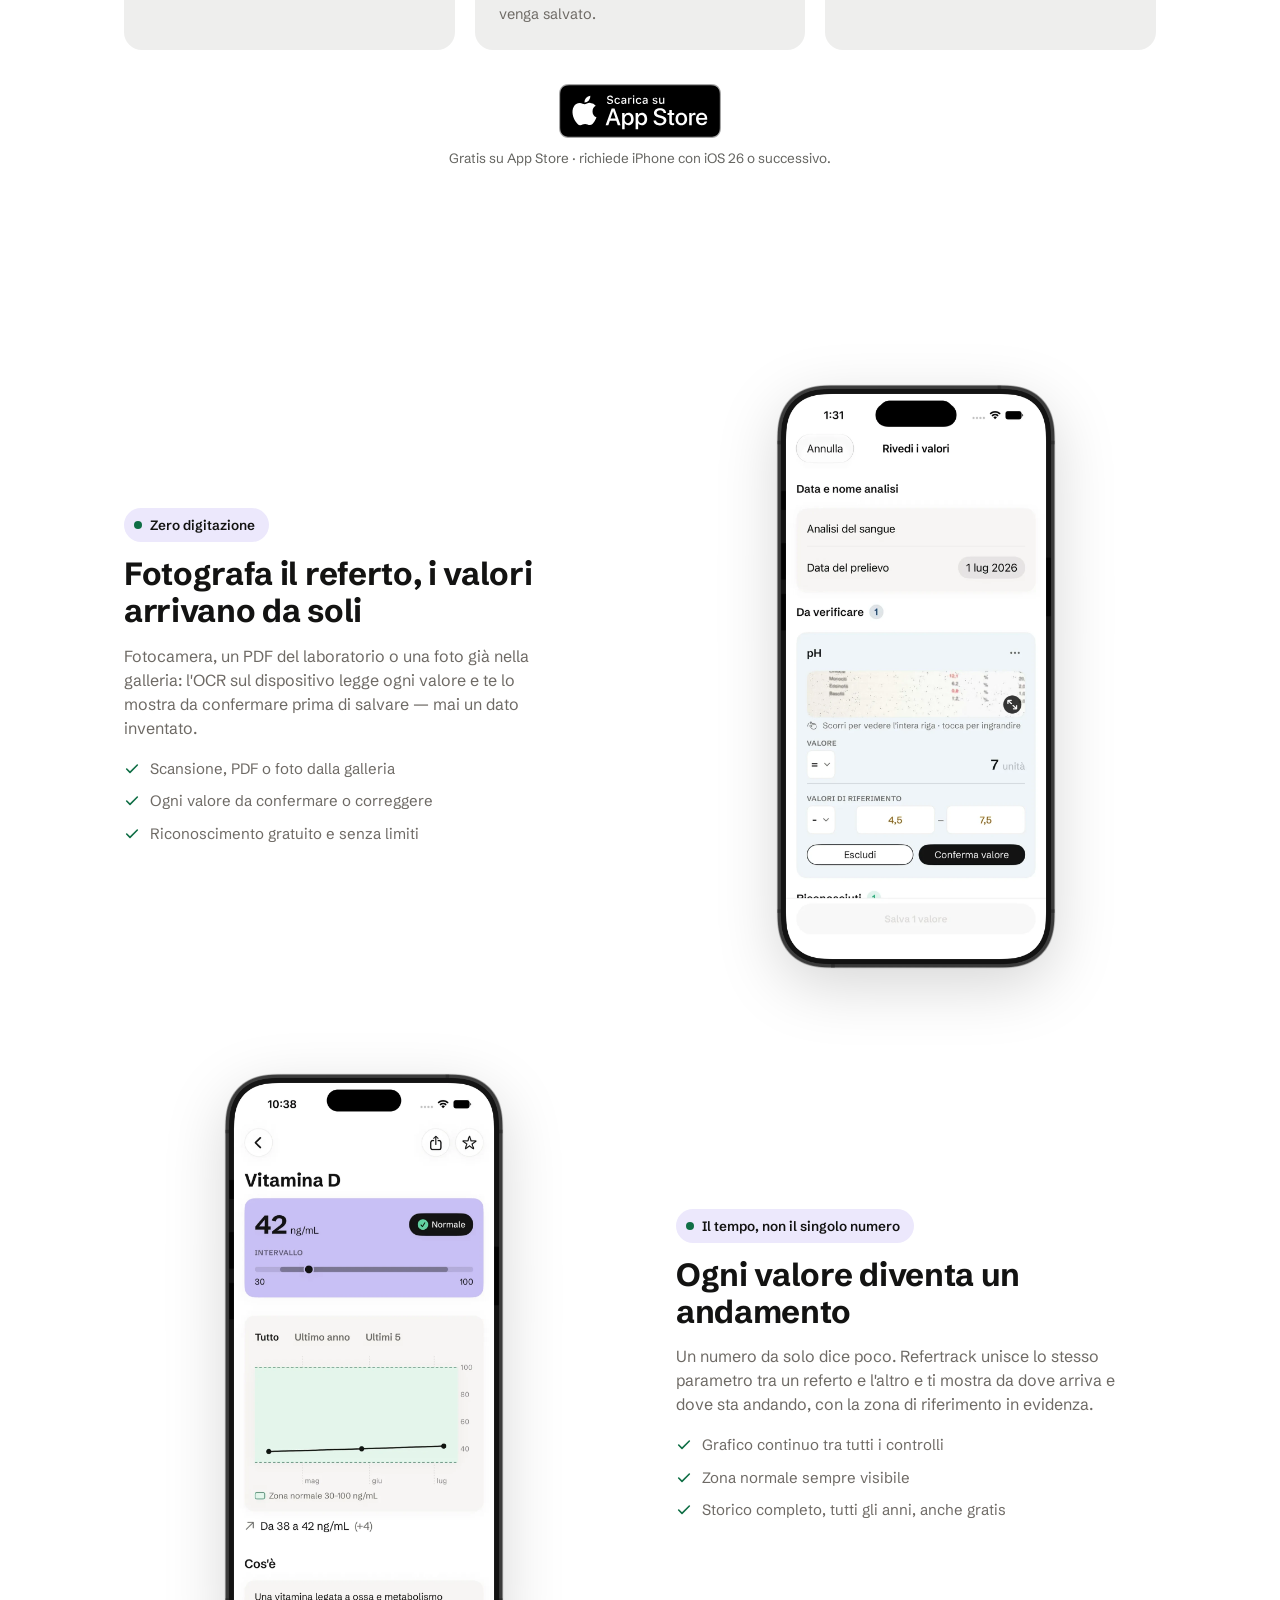
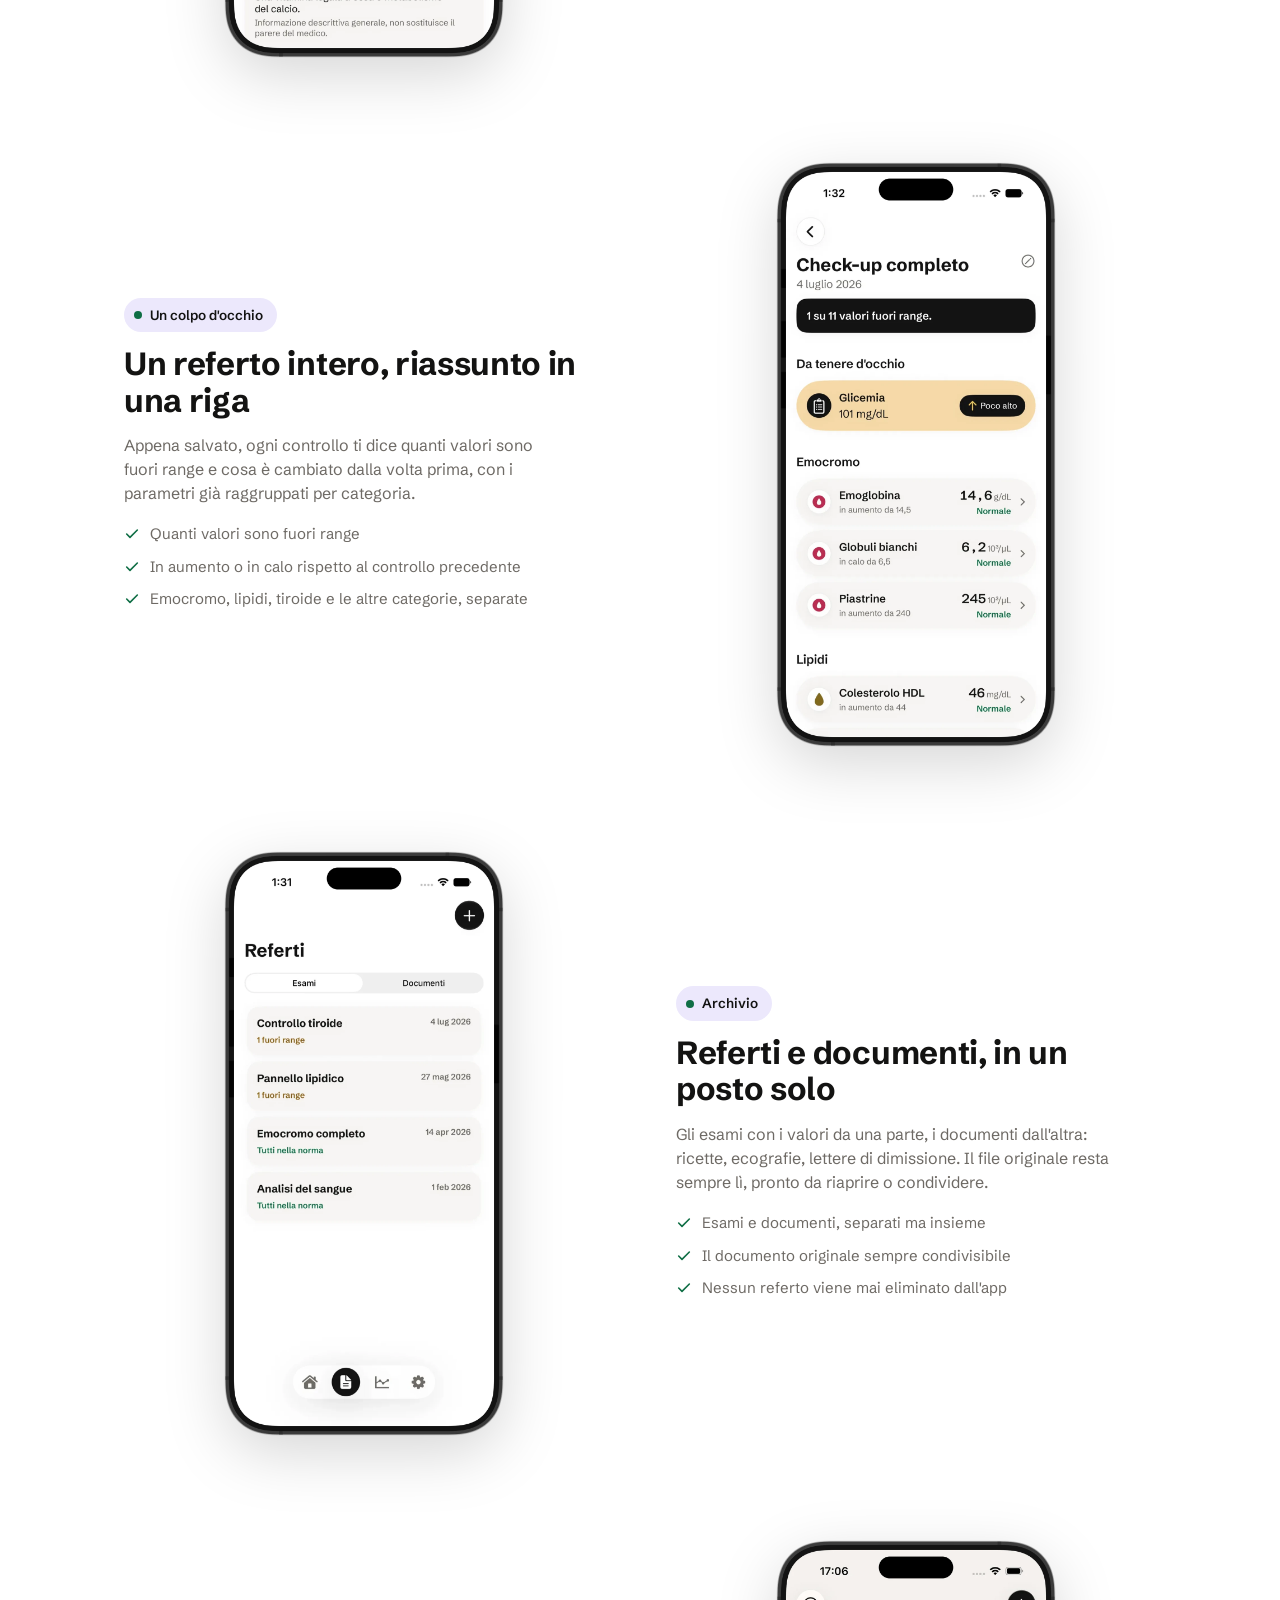
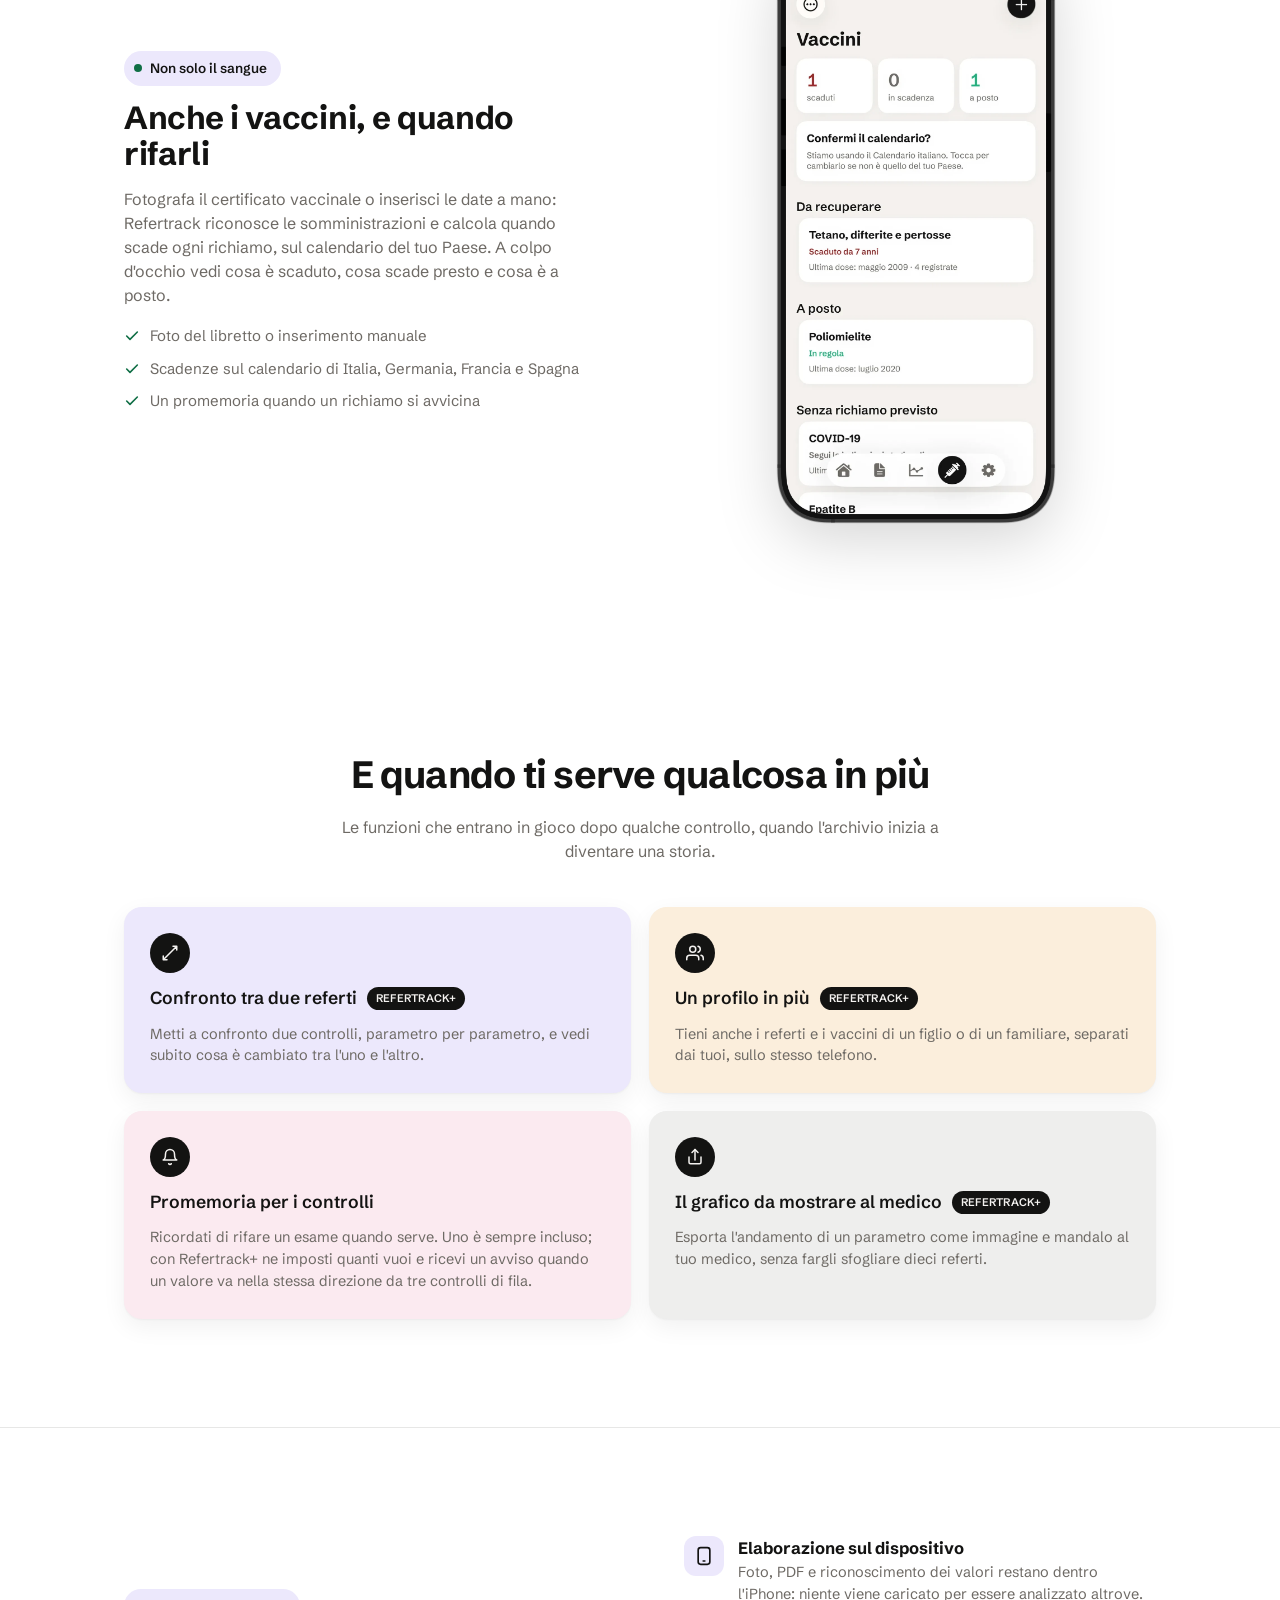
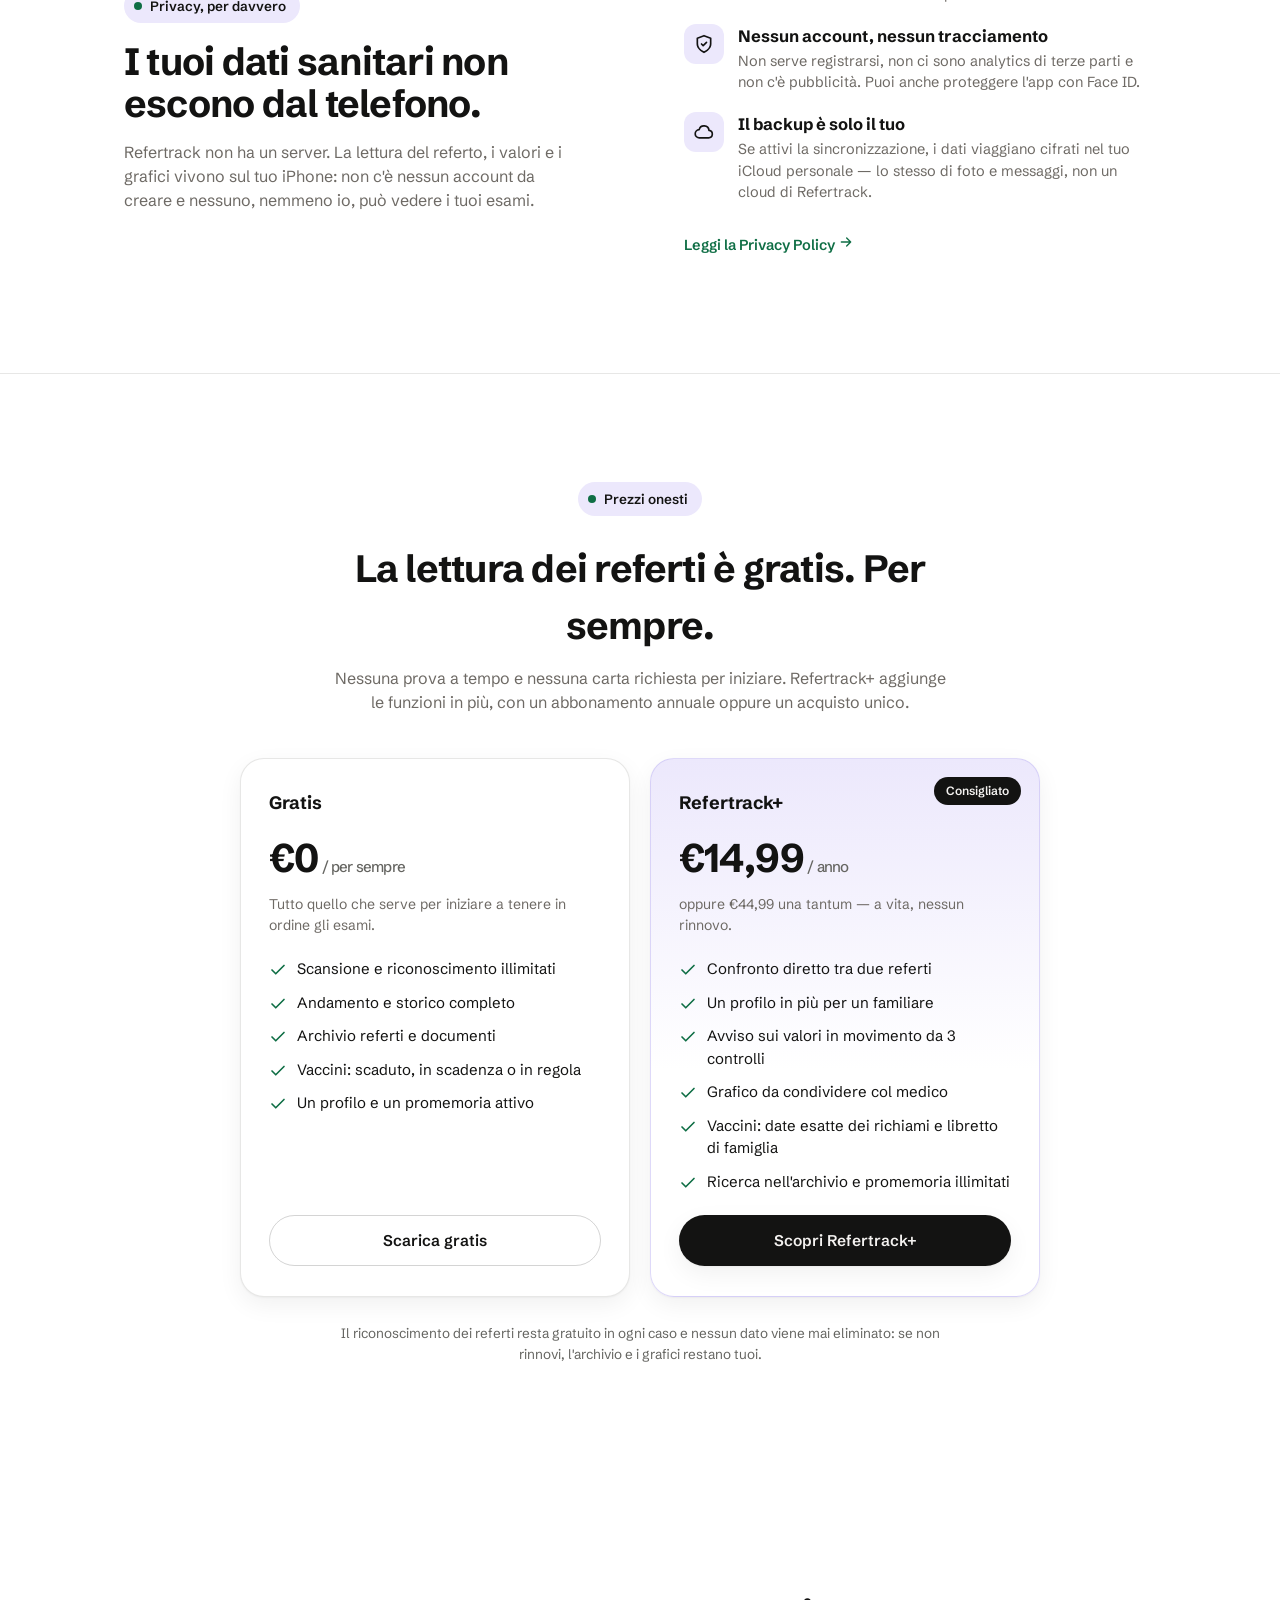
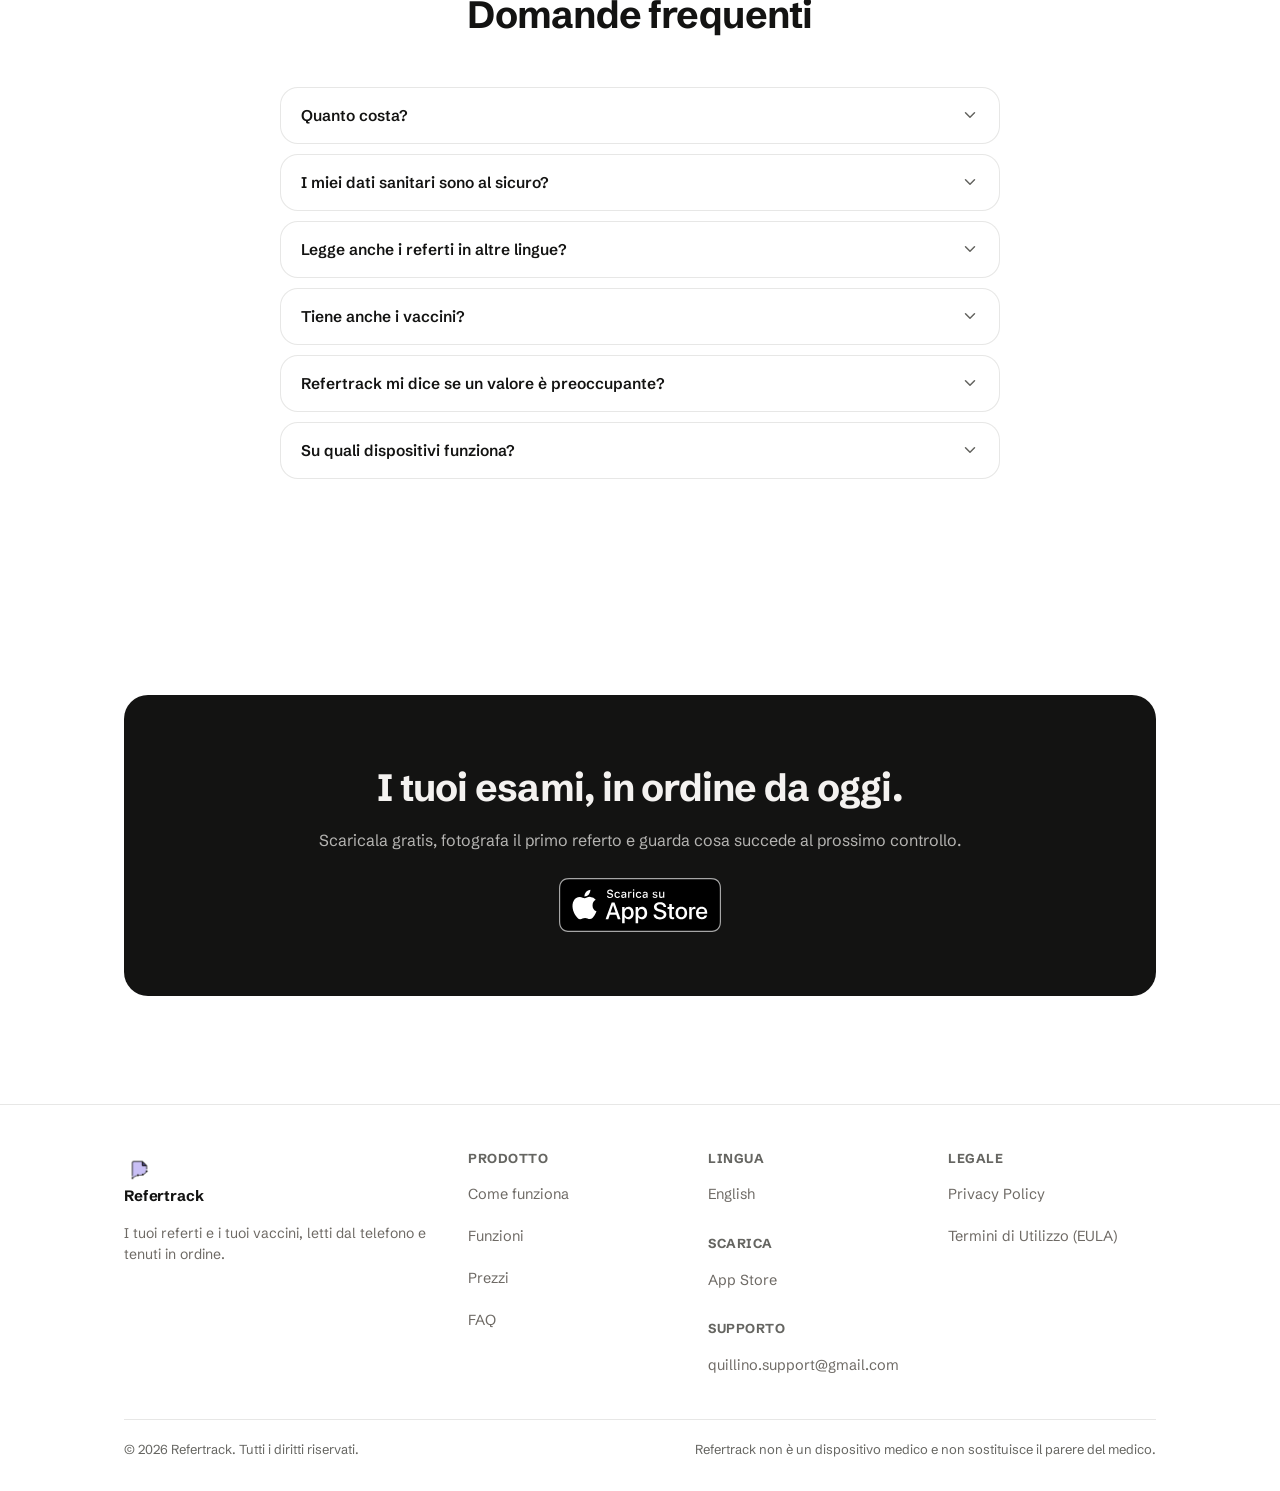
==== commit 787eaaf0: "Versione inglese (/en/) con cambio lingua, hreflang e dati strutturati; email di supporto di Quillin" ====
--- a/index.html
+++ b/index.html
@@ -18,10 +18,13 @@
 <meta name="theme-color" content="#121110" media="(prefers-color-scheme: dark)" />
 
 <link rel="canonical" href="https://matteolubinu.github.io/refertrack/" />
+<link rel="alternate" hreflang="it" href="https://matteolubinu.github.io/refertrack/" />
+<link rel="alternate" hreflang="en" href="https://matteolubinu.github.io/refertrack/en/" />
+<link rel="alternate" hreflang="x-default" href="https://matteolubinu.github.io/refertrack/" />
 <link rel="icon" href="assets/icon.png" type="image/png" />
 <link rel="apple-touch-icon" href="assets/icon.png" />
 <link rel="preload" href="fonts/schibsted-grotesk-Regular.woff" as="font" type="font/woff" crossorigin />
-<link rel="stylesheet" href="styles.css?v=20261018c" />
+<link rel="stylesheet" href="styles.css?v=20261018d" />
 <script type="application/ld+json">
 {
   "@context": "https://schema.org",
@@ -146,6 +149,7 @@
       <a href="#faq">FAQ</a>
     </nav>
     <div class="nav-cta">
+      <a class="lang-switch" href="en/" hreflang="en" lang="en">English</a>
       <button class="theme-toggle" id="themeToggle" type="button" aria-label="Alterna anteprima chiara/scura">
         <svg class="ico-moon" width="20" height="20" viewBox="0 0 24 24" fill="none" stroke="currentColor" stroke-width="2" stroke-linecap="round" stroke-linejoin="round"><path d="M21 12.8A9 9 0 1 1 11.2 3 7 7 0 0 0 21 12.8z"/></svg>
         <svg class="ico-sun" width="20" height="20" viewBox="0 0 24 24" fill="none" stroke="currentColor" stroke-width="2" stroke-linecap="round" stroke-linejoin="round"><circle cx="12" cy="12" r="4"/><path d="M12 2v2M12 20v2M4.9 4.9l1.4 1.4M17.7 17.7l1.4 1.4M2 12h2M20 12h2M4.9 19.1l1.4-1.4M17.7 6.3l1.4-1.4"/></svg>
@@ -501,13 +505,17 @@
         </ul>
       </div>
       <div>
-        <h5>Scarica</h5>
+        <!-- lang-footer --><h5>Lingua</h5>
+        <ul>
+          <li><a href="en/" hreflang="en" lang="en">English</a></li>
+        </ul>
+        <!-- /lang-footer --><h5 class="footer-gap">Scarica</h5>
         <ul>
           <li><a href="https://apps.apple.com/it/app/refertrack-referti-ed-esami/id6792460771">App Store</a></li>
         </ul>
         <h5 class="footer-gap">Supporto</h5>
         <ul>
-          <li><a href="mailto:matteo.lubi@gmail.com">matteo.lubi@gmail.com</a></li>
+          <li><a href="mailto:quillino.support@gmail.com">quillino.support@gmail.com</a></li>
         </ul>
       </div>
       <div>
--- a/styles.css
+++ b/styles.css
@@ -388,3 +388,7 @@
 .footer-gap { margin-top: 22px; }
 .footer a { display: inline-block; padding: 6px 0; }
 .privacy-link { display: inline-block; padding: 8px 0; }
+
+/* Cambio lingua */
+.lang-switch { font-size: 14px; font-weight: 600; color: var(--text-secondary); text-decoration: none; padding: 8px 6px; }
+.lang-switch:hover { color: var(--text-primary); }
